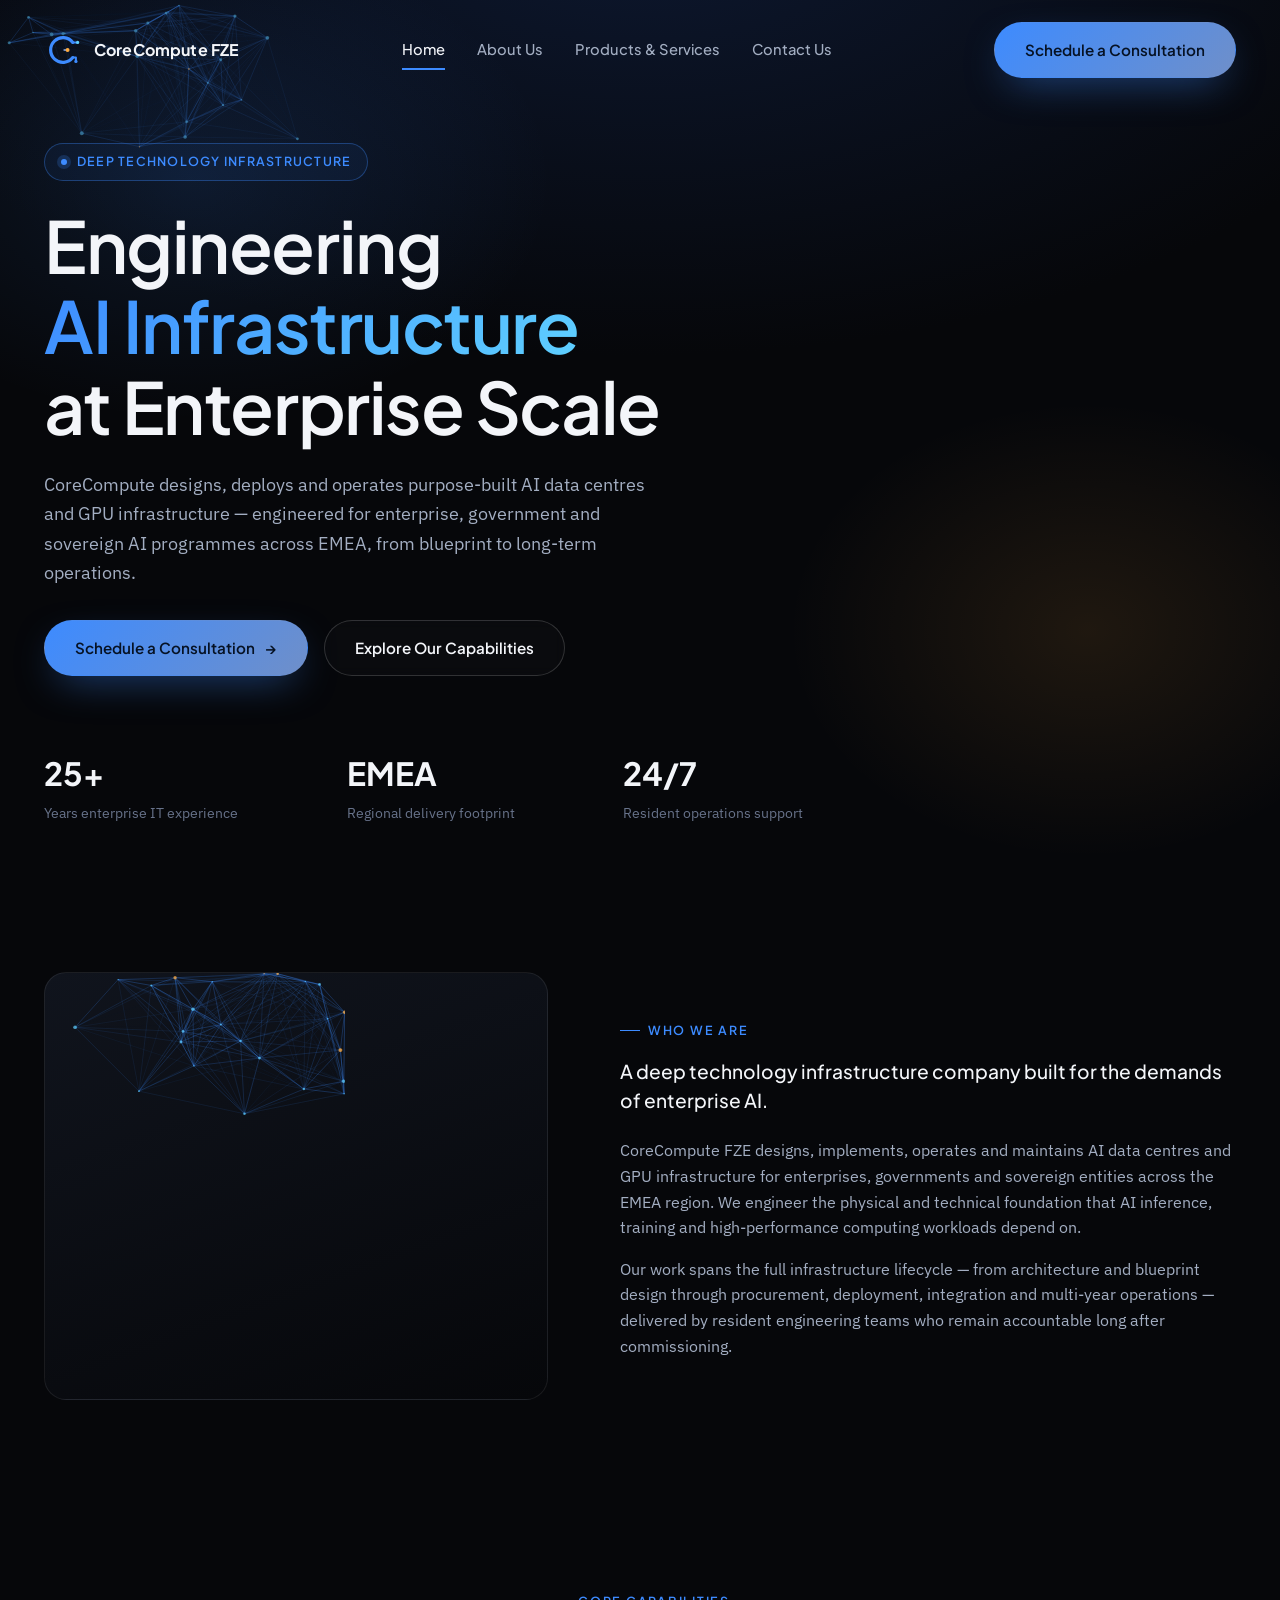
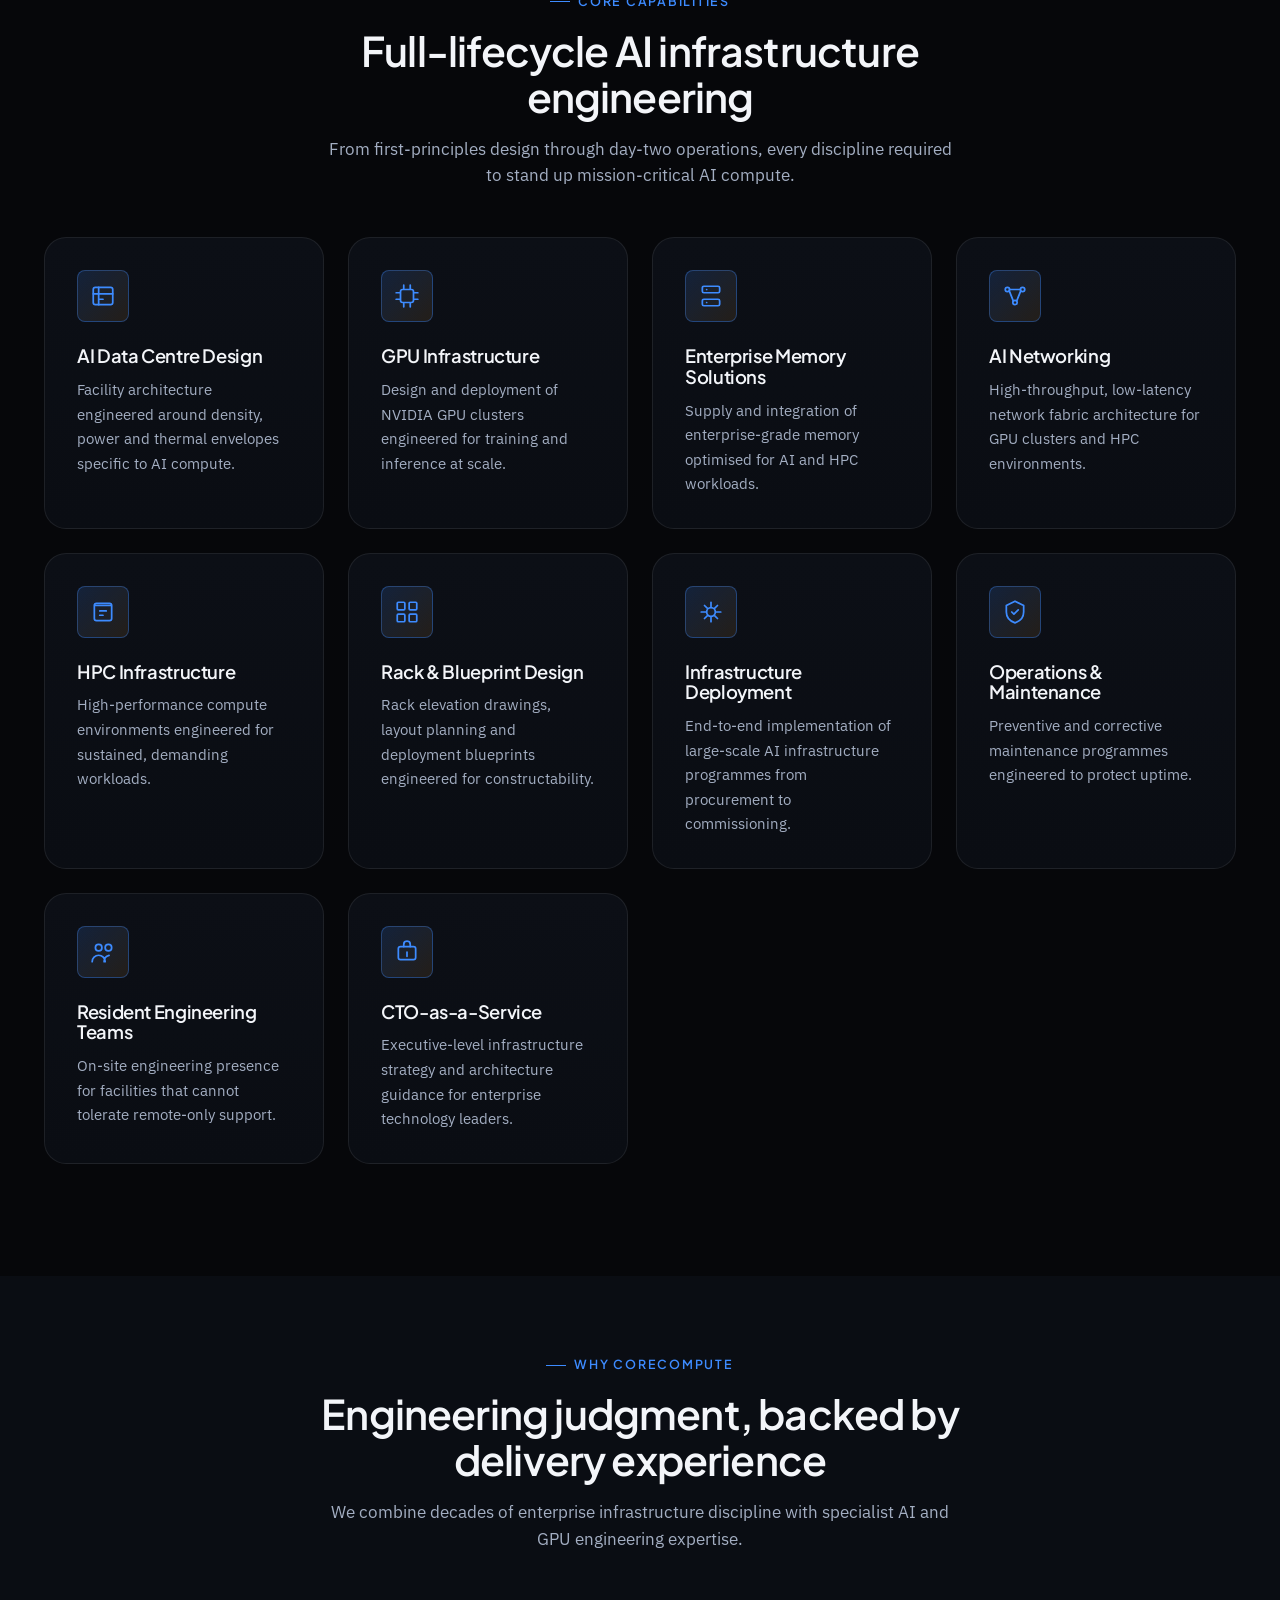
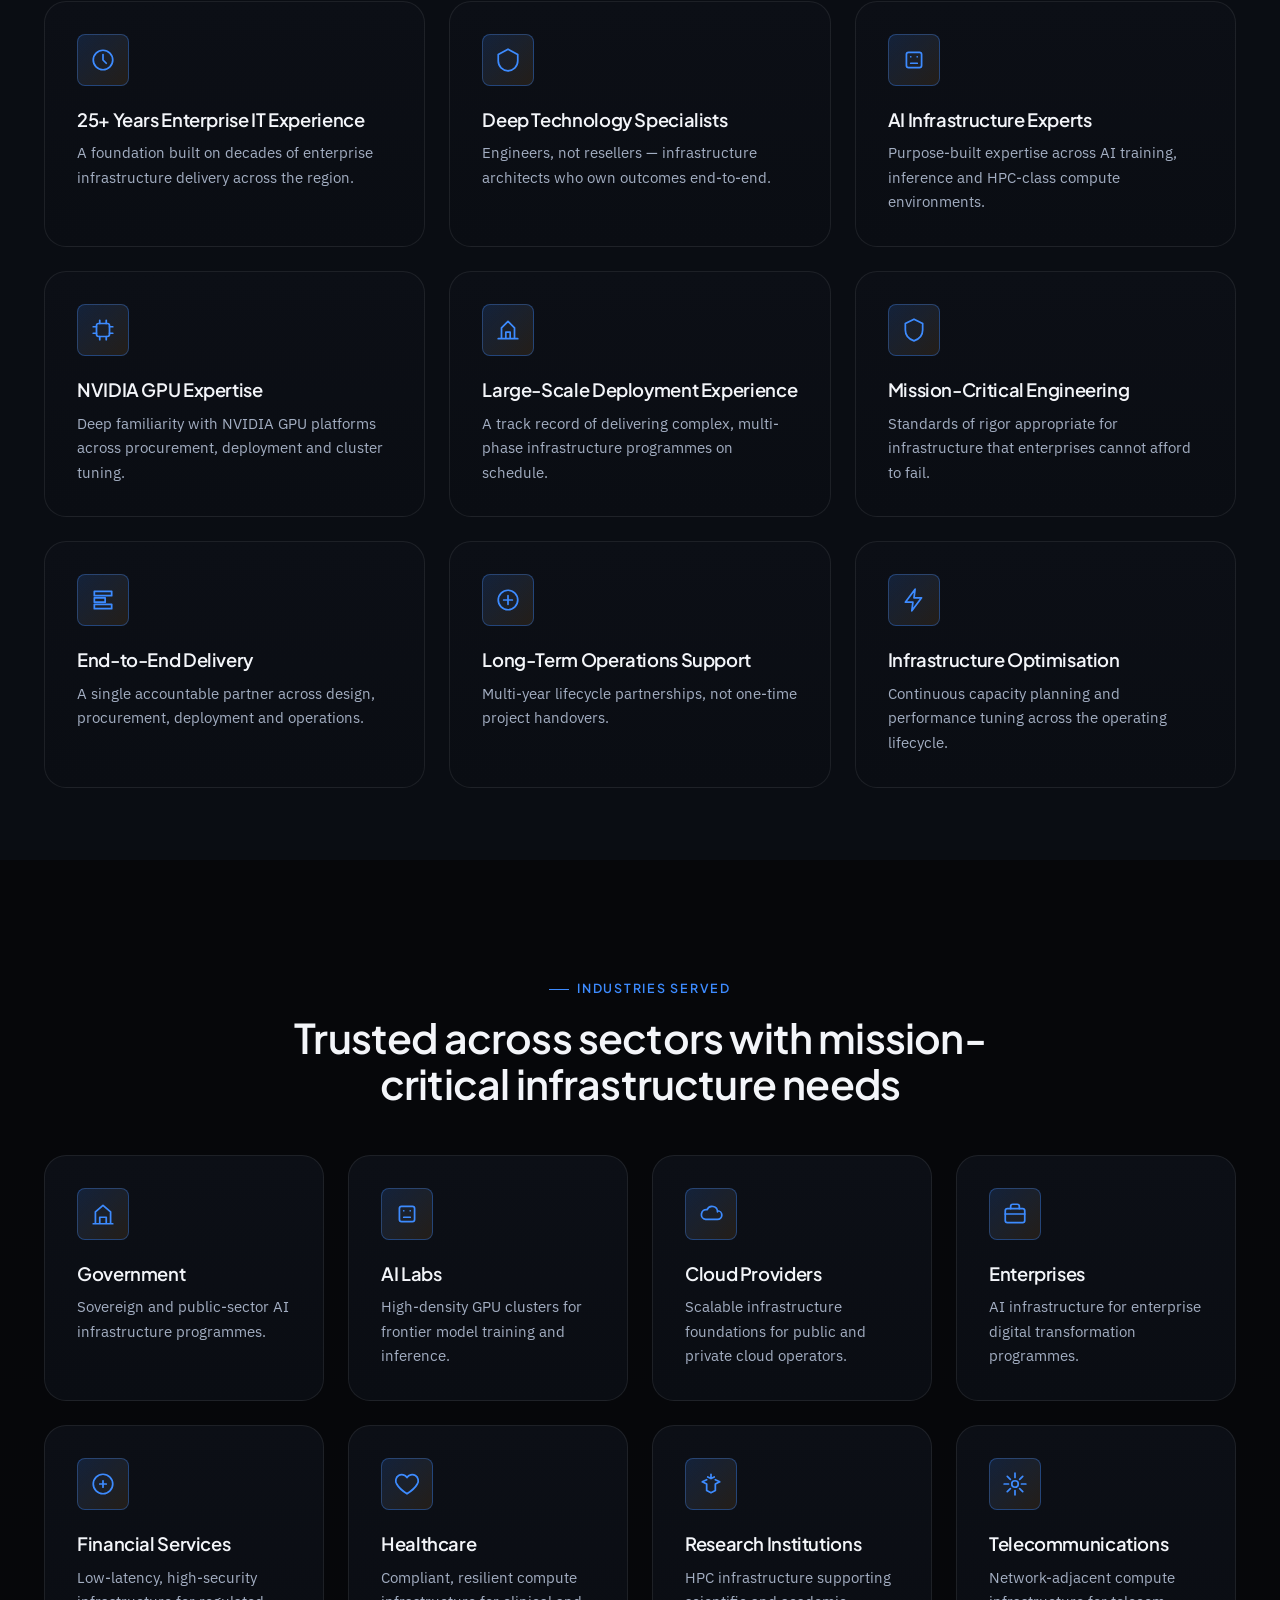
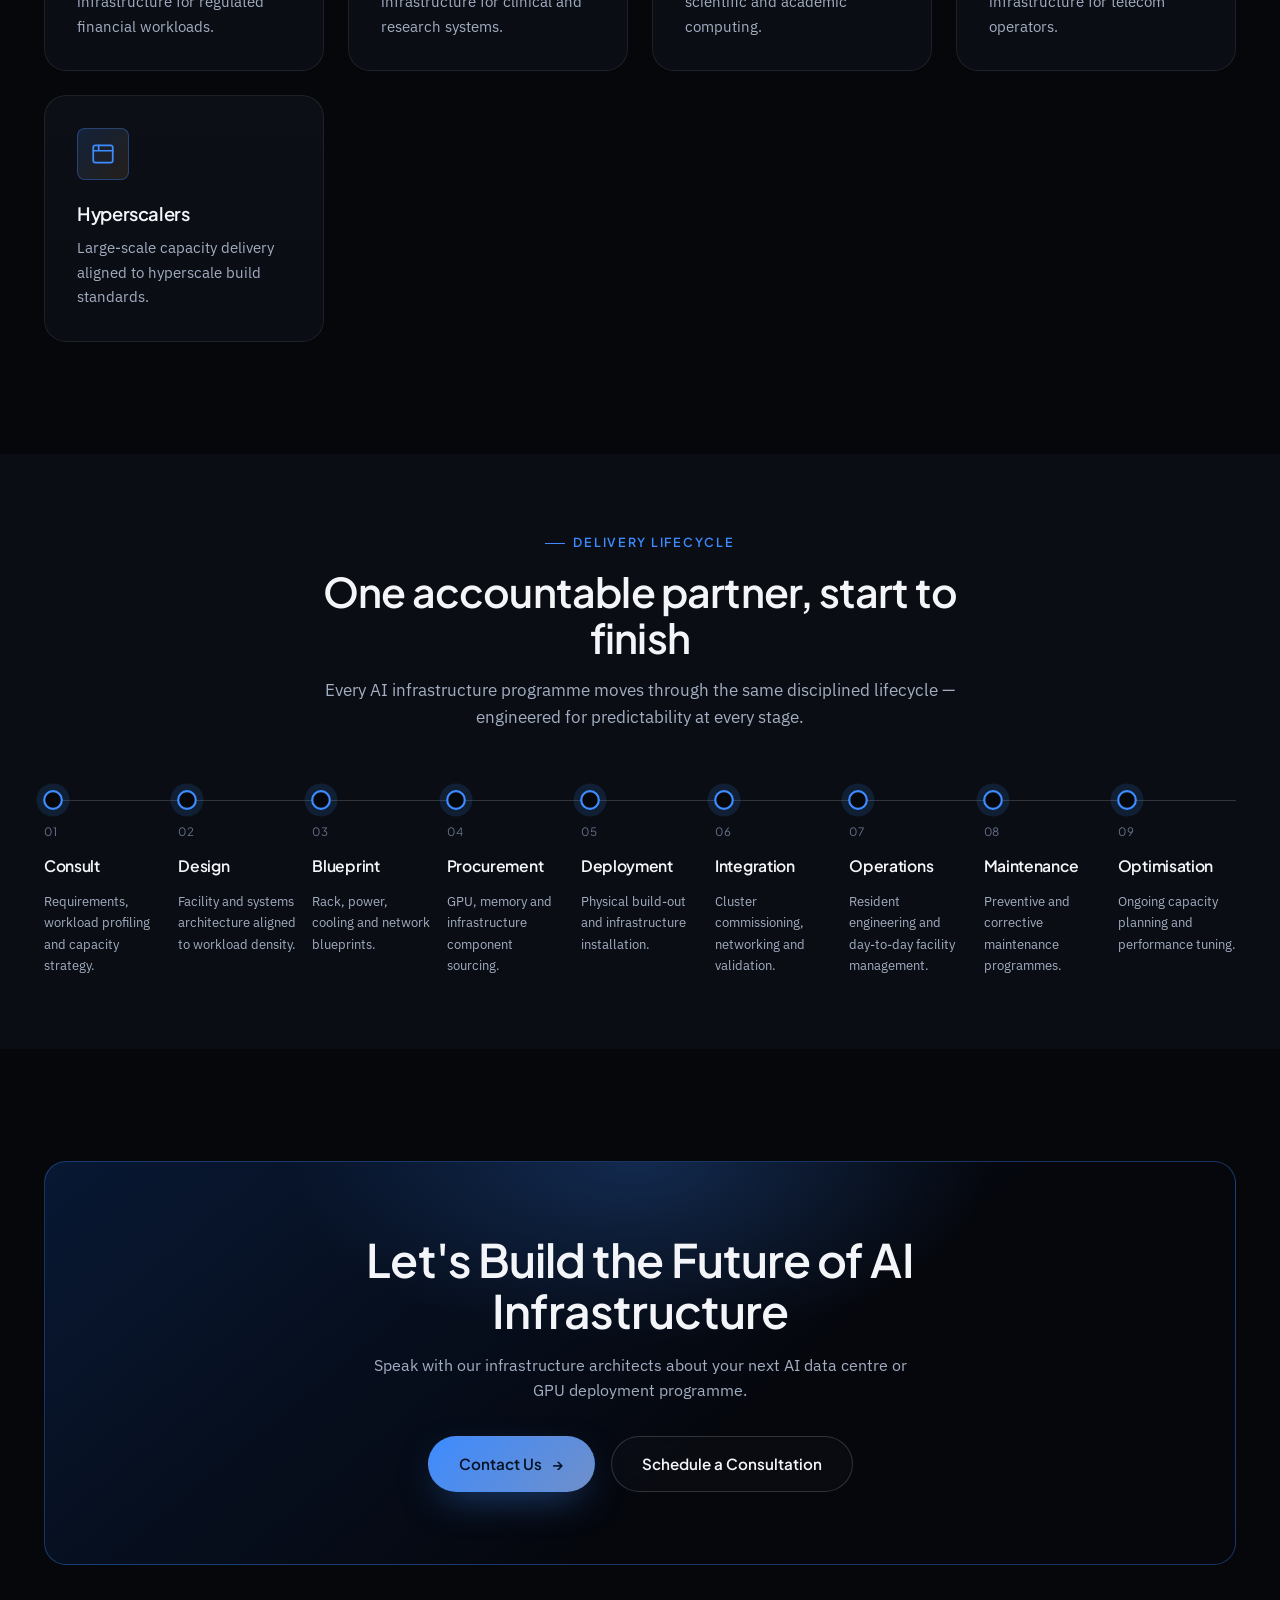
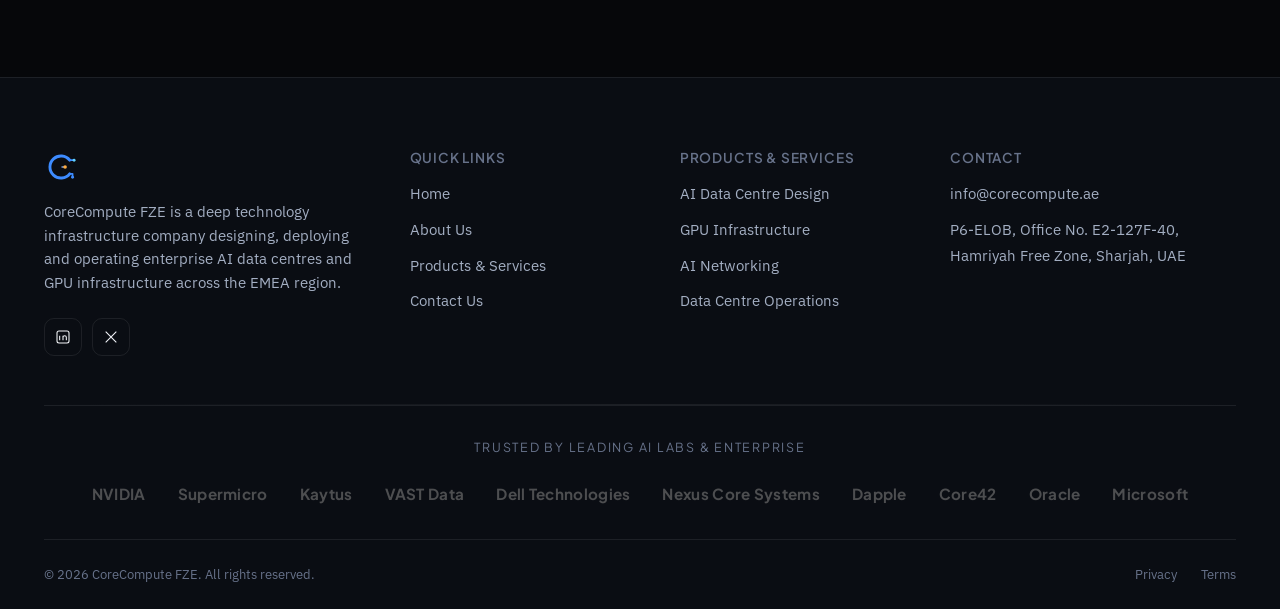
==== index.html @ 62dbbfe9 "CoreCompute FZE enterprise AI infrastructure site Static site: home, about, products & services, con" ====
<!DOCTYPE html>
<html lang="en">
<head>
  <meta charset="UTF-8" />
  <meta name="viewport" content="width=device-width, initial-scale=1.0" />
  <title>CoreCompute FZE | Enterprise AI Data Centre &amp; GPU Infrastructure</title>
  <meta name="description" content="CoreCompute FZE designs, deploys and operates enterprise-scale AI data centres and GPU infrastructure — from blueprint and procurement to lifecycle operations, for governments, hyperscalers and enterprise AI programmes across EMEA." />
  <link rel="icon" type="image/png" href="assets/images/favicon.png" />
  <link rel="canonical" href="https://www.corecompute.example/" />

  <meta property="og:type" content="website" />
  <meta property="og:title" content="CoreCompute FZE | Engineering AI Infrastructure at Scale" />
  <meta property="og:description" content="A deep technology infrastructure company designing, deploying and operating enterprise AI data centres and GPU infrastructure across EMEA." />

  <link rel="preconnect" href="https://fonts.googleapis.com" />
  <link rel="preconnect" href="https://fonts.gstatic.com" crossorigin />
  <link href="https://fonts.googleapis.com/css2?family=Plus+Jakarta+Sans:wght@500;600;700;800&family=IBM+Plex+Sans:wght@400;500;600&display=swap" rel="stylesheet" />
  <link rel="stylesheet" href="assets/css/style.css" />

  <script type="application/ld+json">
  {
    "@context": "https://schema.org",
    "@type": "Organization",
    "name": "CoreCompute FZE",
    "url": "https://www.corecompute.example/",
    "logo": "assets/images/logo-mark.png",
    "description": "Deep technology infrastructure company specializing in AI data centre design, GPU infrastructure and enterprise AI operations.",
    "address": {
      "@type": "PostalAddress",
      "streetAddress": "P6-ELOB, Office No. E2-127F-40, Hamriyah Free Zone",
      "addressLocality": "Sharjah",
      "addressCountry": "AE"
    },
    "email": "info@corecompute.ae"
  }
  </script>
</head>
<body>
  <a class="skip-link" href="#main">Skip to content</a>

  <header class="navbar">
    <div class="container">
      <a href="index.html" class="brand" aria-label="CoreCompute FZE — home">
        <span class="brand-mark" aria-hidden="true">
          <svg viewBox="0 0 40 40" width="38" height="38" role="img" focusable="false">
            <path d="M30.24 12 A13 13 0 1 0 30.24 28" fill="none" stroke="var(--blue-bright)" stroke-width="3.4" stroke-linecap="round"/>
            <path d="M30.24 12 H35.4" fill="none" stroke="var(--blue-bright)" stroke-width="2.1" stroke-linecap="round"/>
            <circle cx="35.4" cy="12" r="1.7" fill="var(--accent-ice)"/>
            <path d="M30.24 28 H33.6 V32" fill="none" stroke="var(--blue-bright)" stroke-width="2.1" stroke-linecap="round" stroke-linejoin="round"/>
            <circle cx="33.6" cy="32" r="1.7" fill="var(--blue-bright)"/>
            <path d="M20.6 20 H24.8" fill="none" stroke="var(--blue-steel)" stroke-width="2"/>
            <circle cx="24.8" cy="20" r="2.1" fill="var(--accent-amber)"/>
          </svg>
        </span>
        <span class="brand-name">CoreCompute FZE</span>
      </a>

      <nav class="nav-links" id="nav-links">
        <a href="index.html" class="is-active">Home</a>
        <a href="about.html">About Us</a>
        <a href="services.html">Products &amp; Services</a>
        <a href="contact.html">Contact Us</a>
        <div class="nav-cta-mobile">
          <a href="contact.html" class="btn btn-primary">Schedule a Consultation</a>
        </div>
      </nav>

      <div class="nav-cta">
        <a href="contact.html" class="btn btn-primary">Schedule a Consultation</a>
      </div>

      <button class="nav-toggle" id="nav-toggle" aria-label="Toggle navigation menu" aria-expanded="false" aria-controls="nav-links">
        <svg viewBox="0 0 24 24" fill="none" stroke="currentColor" stroke-width="1.8" stroke-linecap="round"><path d="M3 6h18M3 12h18M3 18h18"/></svg>
      </button>
    </div>
  </header>

  <main id="main">

    <!-- ============================= HERO ============================= -->
    <section class="hero">
      <canvas class="hero-canvas" data-network-canvas data-density="70" aria-hidden="true"></canvas>
      <div class="hero-glow" aria-hidden="true"></div>
      <div class="container">
        <div class="hero-inner">
          <span class="hero-kicker"><span class="dot"></span> Deep Technology Infrastructure</span>
          <h1>
            Engineering <span class="rotator" data-rotator='["AI Infrastructure", "AI Data Centres", "GPU Clusters", "AI Inference"]'>AI Infrastructure</span><br />
            at Enterprise Scale
          </h1>
          <p class="hero-sub">
            CoreCompute designs, deploys and operates purpose-built AI data centres and GPU infrastructure — engineered for enterprise, government and sovereign AI programmes across EMEA, from blueprint to long-term operations.
          </p>
          <div class="hero-actions">
            <a href="contact.html" class="btn btn-primary">Schedule a Consultation <span class="btn-arrow">&rarr;</span></a>
            <a href="services.html" class="btn btn-secondary">Explore Our Capabilities</a>
          </div>
          <div class="hero-meta">
            <div class="hero-meta-item">
              <div class="num">25+</div>
              <div class="label">Years enterprise IT experience</div>
            </div>
            <div class="hero-meta-item">
              <div class="num">EMEA</div>
              <div class="label">Regional delivery footprint</div>
            </div>
            <div class="hero-meta-item">
              <div class="num">24/7</div>
              <div class="label">Resident operations support</div>
            </div>
          </div>
        </div>
      </div>
    </section>

    <!-- ========================= COMPANY OVERVIEW ========================= -->
    <section class="section section-tight">
      <div class="container">
        <div class="overview">
          <div class="overview-visual" data-reveal>
            <canvas data-network-canvas data-density="40" style="position:absolute; inset:0;" aria-hidden="true"></canvas>
          </div>
          <div class="overview-copy" data-reveal>
            <span class="eyebrow">Who We Are</span>
            <p class="lede">A deep technology infrastructure company built for the demands of enterprise AI.</p>
            <p>CoreCompute FZE designs, implements, operates and maintains AI data centres and GPU infrastructure for enterprises, governments and sovereign entities across the EMEA region. We engineer the physical and technical foundation that AI inference, training and high-performance computing workloads depend on.</p>
            <p>Our work spans the full infrastructure lifecycle — from architecture and blueprint design through procurement, deployment, integration and multi-year operations — delivered by resident engineering teams who remain accountable long after commissioning.</p>
          </div>
        </div>
      </div>
    </section>

    <!-- ========================= CORE CAPABILITIES ========================= -->
    <section class="section" id="capabilities">
      <div class="container">
        <div class="section-header center" data-reveal>
          <span class="eyebrow">Core Capabilities</span>
          <h2>Full-lifecycle AI infrastructure engineering</h2>
          <p>From first-principles design through day-two operations, every discipline required to stand up mission-critical AI compute.</p>
        </div>

        <div class="grid grid-4" data-reveal-group>

          <div class="card">
            <div class="card-icon">
              <svg viewBox="0 0 24 24" fill="none" stroke="currentColor" stroke-width="1.6" stroke-linecap="round" stroke-linejoin="round"><rect x="3" y="4" width="18" height="16" rx="2"/><path d="M3 10h18M8 4v16M8 15h4"/></svg>
            </div>
            <h3>AI Data Centre Design</h3>
            <p>Facility architecture engineered around density, power and thermal envelopes specific to AI compute.</p>
          </div>

          <div class="card">
            <div class="card-icon">
              <svg viewBox="0 0 24 24" fill="none" stroke="currentColor" stroke-width="1.6" stroke-linecap="round" stroke-linejoin="round"><rect x="6" y="6" width="12" height="12" rx="2"/><path d="M9 2v3M15 2v3M9 19v3M15 19v3M2 9h3M2 15h3M19 9h3M19 15h3"/></svg>
            </div>
            <h3>GPU Infrastructure</h3>
            <p>Design and deployment of NVIDIA GPU clusters engineered for training and inference at scale.</p>
          </div>

          <div class="card">
            <div class="card-icon">
              <svg viewBox="0 0 24 24" fill="none" stroke="currentColor" stroke-width="1.6" stroke-linecap="round" stroke-linejoin="round"><rect x="4" y="3" width="16" height="6" rx="1.5"/><rect x="4" y="15" width="16" height="6" rx="1.5"/><circle cx="8" cy="6" r="0.8" fill="currentColor" stroke="none"/><circle cx="8" cy="18" r="0.8" fill="currentColor" stroke="none"/></svg>
            </div>
            <h3>Enterprise Memory Solutions</h3>
            <p>Supply and integration of enterprise-grade memory optimised for AI and HPC workloads.</p>
          </div>

          <div class="card">
            <div class="card-icon">
              <svg viewBox="0 0 24 24" fill="none" stroke="currentColor" stroke-width="1.6" stroke-linecap="round" stroke-linejoin="round"><circle cx="5" cy="6" r="2"/><circle cx="19" cy="6" r="2"/><circle cx="12" cy="18" r="2"/><path d="M6.7 7.3 10.5 16.7M17.3 7.3 13.5 16.7M7 6h10"/></svg>
            </div>
            <h3>AI Networking</h3>
            <p>High-throughput, low-latency network fabric architecture for GPU clusters and HPC environments.</p>
          </div>

          <div class="card">
            <div class="card-icon">
              <svg viewBox="0 0 24 24" fill="none" stroke="currentColor" stroke-width="1.6" stroke-linecap="round" stroke-linejoin="round"><path d="M4 6h16M4 6a2 2 0 0 1 2-2h12a2 2 0 0 1 2 2M4 6v12a2 2 0 0 0 2 2h12a2 2 0 0 0 2-2V6M9 11h6M9 15h3"/></svg>
            </div>
            <h3>HPC Infrastructure</h3>
            <p>High-performance compute environments engineered for sustained, demanding workloads.</p>
          </div>

          <div class="card">
            <div class="card-icon">
              <svg viewBox="0 0 24 24" fill="none" stroke="currentColor" stroke-width="1.6" stroke-linecap="round" stroke-linejoin="round"><rect x="3" y="3" width="7" height="7" rx="1"/><rect x="14" y="3" width="7" height="7" rx="1"/><rect x="3" y="14" width="7" height="7" rx="1"/><rect x="14" y="14" width="7" height="7" rx="1"/></svg>
            </div>
            <h3>Rack &amp; Blueprint Design</h3>
            <p>Rack elevation drawings, layout planning and deployment blueprints engineered for constructability.</p>
          </div>

          <div class="card">
            <div class="card-icon">
              <svg viewBox="0 0 24 24" fill="none" stroke="currentColor" stroke-width="1.6" stroke-linecap="round" stroke-linejoin="round"><path d="M12 3v4M12 17v4M3 12h4M17 12h4M6 6l2.5 2.5M15.5 15.5 18 18M18 6l-2.5 2.5M8.5 15.5 6 18"/><circle cx="12" cy="12" r="4"/></svg>
            </div>
            <h3>Infrastructure Deployment</h3>
            <p>End-to-end implementation of large-scale AI infrastructure programmes from procurement to commissioning.</p>
          </div>

          <div class="card">
            <div class="card-icon">
              <svg viewBox="0 0 24 24" fill="none" stroke="currentColor" stroke-width="1.6" stroke-linecap="round" stroke-linejoin="round"><path d="M12 2 4 6v6c0 5 3.5 8.5 8 10 4.5-1.5 8-5 8-10V6l-8-4Z"/><path d="m9 12 2 2 4-4"/></svg>
            </div>
            <h3>Operations &amp; Maintenance</h3>
            <p>Preventive and corrective maintenance programmes engineered to protect uptime.</p>
          </div>

          <div class="card">
            <div class="card-icon">
              <svg viewBox="0 0 24 24" fill="none" stroke="currentColor" stroke-width="1.6" stroke-linecap="round" stroke-linejoin="round"><circle cx="8" cy="8" r="3"/><circle cx="17" cy="8" r="3"/><path d="M2 21c0-3.3 2.7-6 6-6s6 2.7 6 6M13 21c0-2.8 2-5.2 4.6-5.8"/></svg>
            </div>
            <h3>Resident Engineering Teams</h3>
            <p>On-site engineering presence for facilities that cannot tolerate remote-only support.</p>
          </div>

          <div class="card">
            <div class="card-icon">
              <svg viewBox="0 0 24 24" fill="none" stroke="currentColor" stroke-width="1.6" stroke-linecap="round" stroke-linejoin="round"><rect x="4" y="7" width="16" height="12" rx="2"/><path d="M9 7V5a3 3 0 0 1 6 0v2M12 12v4"/></svg>
            </div>
            <h3>CTO-as-a-Service</h3>
            <p>Executive-level infrastructure strategy and architecture guidance for enterprise technology leaders.</p>
          </div>

        </div>
      </div>
    </section>

    <!-- ========================= WHY CORECOMPUTE ========================= -->
    <section class="section section-tight" style="background: var(--bg-raised);">
      <div class="container">
        <div class="section-header center" data-reveal>
          <span class="eyebrow">Why CoreCompute</span>
          <h2>Engineering judgment, backed by delivery experience</h2>
          <p>We combine decades of enterprise infrastructure discipline with specialist AI and GPU engineering expertise.</p>
        </div>

        <div class="grid grid-3" data-reveal-group>
          <div class="card">
            <div class="card-icon"><svg viewBox="0 0 24 24" fill="none" stroke="currentColor" stroke-width="1.6" stroke-linecap="round" stroke-linejoin="round"><circle cx="12" cy="12" r="9"/><path d="M12 7v5l3 3"/></svg></div>
            <h3>25+ Years Enterprise IT Experience</h3>
            <p>A foundation built on decades of enterprise infrastructure delivery across the region.</p>
          </div>
          <div class="card">
            <div class="card-icon"><svg viewBox="0 0 24 24" fill="none" stroke="currentColor" stroke-width="1.6" stroke-linecap="round" stroke-linejoin="round"><path d="M12 2 3 7v6c0 5 4 8.5 9 9 5-.5 9-4 9-9V7l-9-5Z"/></svg></div>
            <h3>Deep Technology Specialists</h3>
            <p>Engineers, not resellers — infrastructure architects who own outcomes end-to-end.</p>
          </div>
          <div class="card">
            <div class="card-icon"><svg viewBox="0 0 24 24" fill="none" stroke="currentColor" stroke-width="1.6" stroke-linecap="round" stroke-linejoin="round"><rect x="5" y="5" width="14" height="14" rx="2"/><path d="M9 9h.01M15 9h.01M9 15h6"/></svg></div>
            <h3>AI Infrastructure Experts</h3>
            <p>Purpose-built expertise across AI training, inference and HPC-class compute environments.</p>
          </div>
          <div class="card">
            <div class="card-icon"><svg viewBox="0 0 24 24" fill="none" stroke="currentColor" stroke-width="1.6" stroke-linecap="round" stroke-linejoin="round"><rect x="6" y="6" width="12" height="12" rx="2"/><path d="M9 3v3M15 3v3M9 18v3M15 18v3M3 9h3M3 15h3M18 9h3M18 15h3"/></svg></div>
            <h3>NVIDIA GPU Expertise</h3>
            <p>Deep familiarity with NVIDIA GPU platforms across procurement, deployment and cluster tuning.</p>
          </div>
          <div class="card">
            <div class="card-icon"><svg viewBox="0 0 24 24" fill="none" stroke="currentColor" stroke-width="1.6" stroke-linecap="round" stroke-linejoin="round"><path d="M3 20h18M6 20V10l6-6 6 6v10M10 20v-6h4v6"/></svg></div>
            <h3>Large-Scale Deployment Experience</h3>
            <p>A track record of delivering complex, multi-phase infrastructure programmes on schedule.</p>
          </div>
          <div class="card">
            <div class="card-icon"><svg viewBox="0 0 24 24" fill="none" stroke="currentColor" stroke-width="1.6" stroke-linecap="round" stroke-linejoin="round"><path d="M12 2 4 6v6c0 5 3.5 8.5 8 10 4.5-1.5 8-5 8-10V6l-8-4Z"/></svg></div>
            <h3>Mission-Critical Engineering</h3>
            <p>Standards of rigor appropriate for infrastructure that enterprises cannot afford to fail.</p>
          </div>
          <div class="card">
            <div class="card-icon"><svg viewBox="0 0 24 24" fill="none" stroke="currentColor" stroke-width="1.6" stroke-linecap="round" stroke-linejoin="round"><path d="M4 4h16v4H4zM4 10h10v4H4zM4 16h16v4H4z"/></svg></div>
            <h3>End-to-End Delivery</h3>
            <p>A single accountable partner across design, procurement, deployment and operations.</p>
          </div>
          <div class="card">
            <div class="card-icon"><svg viewBox="0 0 24 24" fill="none" stroke="currentColor" stroke-width="1.6" stroke-linecap="round" stroke-linejoin="round"><circle cx="12" cy="12" r="9"/><path d="M8 12h8M12 8v8"/></svg></div>
            <h3>Long-Term Operations Support</h3>
            <p>Multi-year lifecycle partnerships, not one-time project handovers.</p>
          </div>
          <div class="card">
            <div class="card-icon"><svg viewBox="0 0 24 24" fill="none" stroke="currentColor" stroke-width="1.6" stroke-linecap="round" stroke-linejoin="round"><path d="M13 2 4 14h7l-1 8 9-12h-7l1-8Z"/></svg></div>
            <h3>Infrastructure Optimisation</h3>
            <p>Continuous capacity planning and performance tuning across the operating lifecycle.</p>
          </div>
        </div>
      </div>
    </section>

    <!-- ========================= INDUSTRIES SERVED ========================= -->
    <section class="section">
      <div class="container">
        <div class="section-header center" data-reveal>
          <span class="eyebrow">Industries Served</span>
          <h2>Trusted across sectors with mission-critical infrastructure needs</h2>
        </div>

        <div class="grid grid-4" data-reveal-group>
          <div class="card">
            <div class="card-icon"><svg viewBox="0 0 24 24" fill="none" stroke="currentColor" stroke-width="1.6" stroke-linecap="round" stroke-linejoin="round"><path d="M3 21h18M5 21V10l7-6 7 6v11M9 21v-6h6v6"/></svg></div>
            <h3>Government</h3>
            <p>Sovereign and public-sector AI infrastructure programmes.</p>
          </div>
          <div class="card">
            <div class="card-icon"><svg viewBox="0 0 24 24" fill="none" stroke="currentColor" stroke-width="1.6" stroke-linecap="round" stroke-linejoin="round"><rect x="5" y="5" width="14" height="14" rx="2"/><path d="M9 9h.01M15 9h.01M9 15h6"/></svg></div>
            <h3>AI Labs</h3>
            <p>High-density GPU clusters for frontier model training and inference.</p>
          </div>
          <div class="card">
            <div class="card-icon"><svg viewBox="0 0 24 24" fill="none" stroke="currentColor" stroke-width="1.6" stroke-linecap="round" stroke-linejoin="round"><path d="M18 10a5 5 0 0 0-9.6-2A4.5 4.5 0 0 0 7 17h11a4 4 0 0 0 0-8 5 5 0 0 0 0 1Z"/></svg></div>
            <h3>Cloud Providers</h3>
            <p>Scalable infrastructure foundations for public and private cloud operators.</p>
          </div>
          <div class="card">
            <div class="card-icon"><svg viewBox="0 0 24 24" fill="none" stroke="currentColor" stroke-width="1.6" stroke-linecap="round" stroke-linejoin="round"><rect x="3" y="7" width="18" height="13" rx="2"/><path d="M8 7V5a2 2 0 0 1 2-2h4a2 2 0 0 1 2 2v2M3 12h18"/></svg></div>
            <h3>Enterprises</h3>
            <p>AI infrastructure for enterprise digital transformation programmes.</p>
          </div>
          <div class="card">
            <div class="card-icon"><svg viewBox="0 0 24 24" fill="none" stroke="currentColor" stroke-width="1.6" stroke-linecap="round" stroke-linejoin="round"><circle cx="12" cy="12" r="9"/><path d="M9 12h6M12 9v6"/></svg></div>
            <h3>Financial Services</h3>
            <p>Low-latency, high-security infrastructure for regulated financial workloads.</p>
          </div>
          <div class="card">
            <div class="card-icon"><svg viewBox="0 0 24 24" fill="none" stroke="currentColor" stroke-width="1.6" stroke-linecap="round" stroke-linejoin="round"><path d="M12 21s-7-4.35-9.5-9A5.5 5.5 0 0 1 12 6a5.5 5.5 0 0 1 9.5 6c-2.5 4.65-9.5 9-9.5 9Z"/></svg></div>
            <h3>Healthcare</h3>
            <p>Compliant, resilient compute infrastructure for clinical and research systems.</p>
          </div>
          <div class="card">
            <div class="card-icon"><svg viewBox="0 0 24 24" fill="none" stroke="currentColor" stroke-width="1.6" stroke-linecap="round" stroke-linejoin="round"><path d="M12 3v4M9 5.5 12 7l3-1.5M4 10l4 2M4 10l4-2M20 10l-4 2M20 10l-4-2M8 12v6l4 2 4-2v-6"/></svg></div>
            <h3>Research Institutions</h3>
            <p>HPC infrastructure supporting scientific and academic computing.</p>
          </div>
          <div class="card">
            <div class="card-icon"><svg viewBox="0 0 24 24" fill="none" stroke="currentColor" stroke-width="1.6" stroke-linecap="round" stroke-linejoin="round"><path d="M12 2v4M12 18v4M4.9 4.9l2.8 2.8M16.3 16.3l2.8 2.8M2 12h4M18 12h4M4.9 19.1l2.8-2.8M16.3 7.7l2.8-2.8"/><circle cx="12" cy="12" r="3"/></svg></div>
            <h3>Telecommunications</h3>
            <p>Network-adjacent compute infrastructure for telecom operators.</p>
          </div>
          <div class="card">
            <div class="card-icon"><svg viewBox="0 0 24 24" fill="none" stroke="currentColor" stroke-width="1.6" stroke-linecap="round" stroke-linejoin="round"><rect x="3" y="4" width="18" height="16" rx="2"/><path d="M3 9h18M8 4v5"/></svg></div>
            <h3>Hyperscalers</h3>
            <p>Large-scale capacity delivery aligned to hyperscale build standards.</p>
          </div>
        </div>
      </div>
    </section>

    <!-- ========================= DELIVERY PROCESS ========================= -->
    <section class="section section-tight" style="background: var(--bg-raised);">
      <div class="container">
        <div class="section-header center" data-reveal>
          <span class="eyebrow">Delivery Lifecycle</span>
          <h2>One accountable partner, start to finish</h2>
          <p>Every AI infrastructure programme moves through the same disciplined lifecycle — engineered for predictability at every stage.</p>
        </div>

        <div class="timeline">
          <div class="timeline-step"><span class="step-index">01</span><h4>Consult</h4><p>Requirements, workload profiling and capacity strategy.</p></div>
          <div class="timeline-step"><span class="step-index">02</span><h4>Design</h4><p>Facility and systems architecture aligned to workload density.</p></div>
          <div class="timeline-step"><span class="step-index">03</span><h4>Blueprint</h4><p>Rack, power, cooling and network blueprints.</p></div>
          <div class="timeline-step"><span class="step-index">04</span><h4>Procurement</h4><p>GPU, memory and infrastructure component sourcing.</p></div>
          <div class="timeline-step"><span class="step-index">05</span><h4>Deployment</h4><p>Physical build-out and infrastructure installation.</p></div>
          <div class="timeline-step"><span class="step-index">06</span><h4>Integration</h4><p>Cluster commissioning, networking and validation.</p></div>
          <div class="timeline-step"><span class="step-index">07</span><h4>Operations</h4><p>Resident engineering and day-to-day facility management.</p></div>
          <div class="timeline-step"><span class="step-index">08</span><h4>Maintenance</h4><p>Preventive and corrective maintenance programmes.</p></div>
          <div class="timeline-step"><span class="step-index">09</span><h4>Optimisation</h4><p>Ongoing capacity planning and performance tuning.</p></div>
        </div>
      </div>
    </section>

    <!-- ========================= FINAL CTA ========================= -->
    <section class="section">
      <div class="container">
        <div class="cta-band" data-reveal>
          <div class="cta-band-glow" aria-hidden="true"></div>
          <h2>Let's Build the Future of AI Infrastructure</h2>
          <p>Speak with our infrastructure architects about your next AI data centre or GPU deployment programme.</p>
          <div class="hero-actions">
            <a href="contact.html" class="btn btn-primary">Contact Us <span class="btn-arrow">&rarr;</span></a>
            <a href="contact.html" class="btn btn-secondary">Schedule a Consultation</a>
          </div>
        </div>
      </div>
    </section>

  </main>

  <footer class="footer">
    <div class="container">
      <div class="footer-grid">
        <div class="footer-brand">
          <span class="brand-mark" aria-hidden="true">
          <svg viewBox="0 0 40 40" width="38" height="38" role="img" focusable="false">
            <path d="M30.24 12 A13 13 0 1 0 30.24 28" fill="none" stroke="var(--blue-bright)" stroke-width="3.4" stroke-linecap="round"/>
            <path d="M30.24 12 H35.4" fill="none" stroke="var(--blue-bright)" stroke-width="2.1" stroke-linecap="round"/>
            <circle cx="35.4" cy="12" r="1.7" fill="var(--accent-ice)"/>
            <path d="M30.24 28 H33.6 V32" fill="none" stroke="var(--blue-bright)" stroke-width="2.1" stroke-linecap="round" stroke-linejoin="round"/>
            <circle cx="33.6" cy="32" r="1.7" fill="var(--blue-bright)"/>
            <path d="M20.6 20 H24.8" fill="none" stroke="var(--blue-steel)" stroke-width="2"/>
            <circle cx="24.8" cy="20" r="2.1" fill="var(--accent-amber)"/>
          </svg>
        </span>
          <p>CoreCompute FZE is a deep technology infrastructure company designing, deploying and operating enterprise AI data centres and GPU infrastructure across the EMEA region.</p>
          <div class="footer-social">
            <a href="#" aria-label="LinkedIn"><svg viewBox="0 0 24 24" fill="none" stroke="currentColor" stroke-width="1.6"><rect x="3" y="3" width="18" height="18" rx="3"/><path d="M7 10v7M7 7v.01M12 17v-4.5a2.5 2.5 0 0 1 5 0V17M12 10v7"/></svg></a>
            <a href="#" aria-label="X / Twitter"><svg viewBox="0 0 24 24" fill="none" stroke="currentColor" stroke-width="1.6"><path d="m4 4 16 16M20 4 4 20"/></svg></a>
          </div>
        </div>
        <div class="footer-col">
          <h5>Quick Links</h5>
          <ul>
            <li><a href="index.html">Home</a></li>
            <li><a href="about.html">About Us</a></li>
            <li><a href="services.html">Products &amp; Services</a></li>
            <li><a href="contact.html">Contact Us</a></li>
          </ul>
        </div>
        <div class="footer-col">
          <h5>Products &amp; Services</h5>
          <ul>
            <li><a href="services.html#data-centre-design">AI Data Centre Design</a></li>
            <li><a href="services.html#gpu-infrastructure">GPU Infrastructure</a></li>
            <li><a href="services.html#ai-networking">AI Networking</a></li>
            <li><a href="services.html#operations">Data Centre Operations</a></li>
          </ul>
        </div>
        <div class="footer-col">
          <h5>Contact</h5>
          <ul>
            <li><a href="mailto:info@corecompute.ae">info@corecompute.ae</a></li>
            <li><a href="contact.html">P6-ELOB, Office No. E2-127F-40,<br />Hamriyah Free Zone, Sharjah, UAE</a></li>
          </ul>
        </div>
      </div>

      <div class="divider"></div>

      <div class="trusted-strip">
        <div class="trusted-label">Trusted by Leading AI Labs &amp; Enterprise</div>
        <div class="logo-marquee">
          <span class="partner">NVIDIA</span>
          <span class="partner">Supermicro</span>
          <span class="partner">Kaytus</span>
          <span class="partner">VAST Data</span>
          <span class="partner">Dell Technologies</span>
          <span class="partner">Nexus Core Systems</span>
          <span class="partner">Dapple</span>
          <span class="partner">Core42</span>
          <span class="partner">Oracle</span>
          <span class="partner">Microsoft</span>
        </div>
      </div>

      <div class="footer-bottom">
        <span>&copy; <span data-year></span> CoreCompute FZE. All rights reserved.</span>
        <div class="footer-bottom-links">
          <a href="contact.html">Privacy</a>
          <a href="contact.html">Terms</a>
        </div>
      </div>
    </div>
  </footer>

  <script src="assets/js/main.js"></script>
</body>
</html>
---- assets/css/style.css ----
/* ==========================================================================
   CoreCompute FZE — Design System
   ========================================================================== */

:root {
  /* Brand colours — black, electric blue, amber complementary accent */
  --blue-deep: #0f2c5c;
  --blue-deep-2: #081833;
  --blue-steel: #6f8fc9;
  --blue-bright: #3d8bff;
  --accent-ice: #5fd0ff;
  --accent-amber: #ffab40;

  /* Surfaces */
  --bg-base: #06070a;
  --bg-raised: #0a0d13;
  --bg-raised-2: #10141d;
  --bg-card: #0c0f16;
  --bg-glass: rgba(14, 17, 24, 0.55);

  /* Borders */
  --border-subtle: rgba(255, 255, 255, 0.08);
  --border-strong: rgba(255, 255, 255, 0.16);
  --border-accent: rgba(61, 139, 255, 0.35);

  /* Text */
  --text-primary: #f3f5f9;
  --text-secondary: #a3aec2;
  --text-tertiary: #67728a;
  --text-on-accent: #061224;

  /* Typography */
  --font-display: "Plus Jakarta Sans", "Inter", sans-serif;
  --font-body: "IBM Plex Sans", "Inter", sans-serif;

  /* Spacing scale */
  --space-1: 0.5rem;
  --space-2: 1rem;
  --space-3: 1.5rem;
  --space-4: 2rem;
  --space-5: 3rem;
  --space-6: 4.5rem;
  --space-7: 7rem;

  /* Radii & shadows */
  --radius-sm: 8px;
  --radius-md: 14px;
  --radius-lg: 22px;
  --radius-pill: 999px;
  --shadow-soft: 0 20px 60px -30px rgba(0, 0, 0, 0.7);
  --shadow-glow: 0 0 0 1px var(--border-accent), 0 20px 50px -20px rgba(61, 139, 255, 0.25);

  --ease-premium: cubic-bezier(0.16, 1, 0.3, 1);
  --container-w: 1240px;
}

/* --------------------------------- Reset -------------------------------- */

*,
*::before,
*::after {
  box-sizing: border-box;
}

html {
  scroll-behavior: smooth;
}

body {
  margin: 0;
  background: var(--bg-base);
  color: var(--text-primary);
  font-family: var(--font-body);
  font-size: 16px;
  line-height: 1.6;
  -webkit-font-smoothing: antialiased;
  overflow-x: hidden;
}

@media (prefers-reduced-motion: reduce) {
  html {
    scroll-behavior: auto;
  }
  *,
  *::before,
  *::after {
    animation-duration: 0.001ms !important;
    animation-iteration-count: 1 !important;
    transition-duration: 0.001ms !important;
    scroll-behavior: auto !important;
  }
}

img {
  max-width: 100%;
  display: block;
}

a {
  color: inherit;
  text-decoration: none;
}

ul {
  margin: 0;
  padding: 0;
  list-style: none;
}

h1, h2, h3, h4, h5 {
  font-family: var(--font-display);
  font-weight: 600;
  line-height: 1.12;
  letter-spacing: -0.02em;
  margin: 0;
  color: var(--text-primary);
}

p {
  margin: 0;
}

button {
  font-family: inherit;
}

/* Visible focus for keyboard users */
a:focus-visible,
button:focus-visible,
input:focus-visible,
textarea:focus-visible,
select:focus-visible {
  outline: 2px solid var(--blue-bright);
  outline-offset: 3px;
  border-radius: 4px;
}

.skip-link {
  position: absolute;
  left: -9999px;
  top: 0;
  background: var(--blue-bright);
  color: var(--text-on-accent);
  padding: 12px 20px;
  z-index: 1000;
  border-radius: 0 0 8px 0;
  font-weight: 600;
}

.skip-link:focus {
  left: 0;
}

/* -------------------------------- Layout -------------------------------- */

.container {
  width: 100%;
  max-width: var(--container-w);
  margin-inline: auto;
  padding-inline: var(--space-3);
}

.section {
  padding-block: var(--space-7);
  position: relative;
}

.section-tight {
  padding-block: var(--space-6);
}

.section-header {
  max-width: 720px;
  margin-bottom: var(--space-5);
}

.section-header.center {
  margin-inline: auto;
  text-align: center;
}

.eyebrow {
  display: inline-flex;
  align-items: center;
  gap: 8px;
  font-family: var(--font-display);
  font-size: 0.78rem;
  font-weight: 600;
  letter-spacing: 0.14em;
  text-transform: uppercase;
  color: var(--blue-bright);
  margin-bottom: var(--space-2);
}

.eyebrow::before {
  content: "";
  width: 20px;
  height: 1px;
  background: var(--blue-bright);
}

.section-header h2 {
  font-size: clamp(1.9rem, 3.2vw, 2.75rem);
  margin-bottom: var(--space-2);
}

.section-header p {
  color: var(--text-secondary);
  font-size: 1.05rem;
  max-width: 640px;
  margin-inline: auto;
}

.divider {
  height: 1px;
  width: 100%;
  background: linear-gradient(90deg, transparent, var(--border-subtle), transparent);
  border: none;
}

/* -------------------------------- Buttons -------------------------------- */

.btn {
  display: inline-flex;
  align-items: center;
  justify-content: center;
  gap: 10px;
  font-family: var(--font-display);
  font-weight: 600;
  font-size: 0.95rem;
  padding: 15px 30px;
  border-radius: var(--radius-pill);
  border: 1px solid transparent;
  cursor: pointer;
  transition: transform 0.35s var(--ease-premium), box-shadow 0.35s var(--ease-premium), background 0.35s var(--ease-premium), border-color 0.35s var(--ease-premium);
  white-space: nowrap;
}

.btn-primary {
  background: linear-gradient(135deg, var(--blue-bright), var(--blue-steel));
  color: var(--text-on-accent);
  box-shadow: 0 14px 40px -14px rgba(61, 139, 255, 0.55);
}

.btn-primary:hover {
  transform: translateY(-2px);
  box-shadow: 0 20px 50px -14px rgba(61, 139, 255, 0.7);
}

.btn-secondary {
  background: rgba(255, 255, 255, 0.02);
  color: var(--text-primary);
  border-color: var(--border-strong);
  backdrop-filter: blur(6px);
}

.btn-secondary:hover {
  border-color: var(--blue-bright);
  color: var(--blue-bright);
  transform: translateY(-2px);
}

.btn-arrow {
  transition: transform 0.3s var(--ease-premium);
}

.btn:hover .btn-arrow {
  transform: translateX(4px);
}

.btn-block {
  width: 100%;
}

/* -------------------------------- Navbar -------------------------------- */

.navbar {
  position: fixed;
  top: 0;
  left: 0;
  right: 0;
  z-index: 500;
  padding-block: 22px;
  transition: padding 0.4s var(--ease-premium), background 0.4s var(--ease-premium), border-color 0.4s var(--ease-premium), box-shadow 0.4s var(--ease-premium);
  border-bottom: 1px solid transparent;
}

.navbar.is-scrolled {
  padding-block: 14px;
  background: rgba(6, 7, 10, 0.82);
  backdrop-filter: blur(14px) saturate(140%);
  border-bottom: 1px solid var(--border-subtle);
  box-shadow: 0 10px 40px -20px rgba(0, 0, 0, 0.6);
}

.navbar .container {
  display: flex;
  align-items: center;
  justify-content: space-between;
  gap: var(--space-3);
}

.brand {
  display: flex;
  align-items: center;
  gap: 12px;
}

.brand-mark {
  display: flex;
  align-items: center;
  justify-content: center;
  width: 38px;
  height: 38px;
  flex-shrink: 0;
}

.brand-mark svg {
  width: 100%;
  height: 100%;
  display: block;
}

.footer-brand .brand-mark {
  width: 34px;
  height: 34px;
  margin-bottom: 4px;
}

.brand-name {
  font-family: var(--font-display);
  font-weight: 700;
  font-size: 1rem;
  letter-spacing: 0.01em;
  color: var(--text-primary);
  display: inline-block;
}

.nav-links {
  display: flex;
  align-items: center;
  gap: var(--space-4);
}

.nav-links a {
  font-family: var(--font-display);
  font-size: 0.92rem;
  font-weight: 500;
  color: var(--text-secondary);
  position: relative;
  padding-block: 4px;
  transition: color 0.25s ease;
}

.nav-links a::after {
  content: "";
  position: absolute;
  left: 0;
  right: 0;
  bottom: -4px;
  height: 2px;
  background: var(--blue-bright);
  transform: scaleX(0);
  transform-origin: left;
  transition: transform 0.35s var(--ease-premium);
}

.nav-links a:hover,
.nav-links a.is-active {
  color: var(--text-primary);
}

.nav-links a:hover::after,
.nav-links a.is-active::after {
  transform: scaleX(1);
}

.nav-cta-mobile {
  display: none;
}

.nav-cta {
  display: flex;
  align-items: center;
  gap: var(--space-2);
}

.nav-toggle {
  display: none;
  background: none;
  border: 1px solid var(--border-strong);
  border-radius: 10px;
  width: 44px;
  height: 44px;
  align-items: center;
  justify-content: center;
  cursor: pointer;
  color: var(--text-primary);
}

.nav-toggle svg {
  width: 20px;
  height: 20px;
}

@media (max-width: 960px) {
  .nav-links {
    position: fixed;
    inset: 0;
    top: 0;
    background: rgba(6, 7, 10, 0.97);
    backdrop-filter: blur(20px);
    flex-direction: column;
    justify-content: center;
    align-items: center;
    gap: var(--space-4);
    transform: translateY(-100%);
    opacity: 0;
    transition: transform 0.5s var(--ease-premium), opacity 0.4s ease;
    pointer-events: none;
  }

  .nav-links.is-open {
    transform: translateY(0);
    opacity: 1;
    pointer-events: auto;
  }

  .nav-links a {
    font-size: 1.4rem;
  }

  .nav-cta {
    display: none;
  }

  .nav-links .nav-cta-mobile {
    display: flex;
    margin-top: var(--space-3);
  }

  .nav-toggle {
    display: inline-flex;
  }
}

/* --------------------------------- Hero ---------------------------------- */

.hero {
  position: relative;
  min-height: 100vh;
  display: flex;
  align-items: center;
  padding-top: 140px;
  padding-bottom: var(--space-6);
  overflow: hidden;
  background: radial-gradient(120% 90% at 50% -10%, #0d1830 0%, #06070a 55%), var(--bg-base);
}

.hero-canvas {
  position: absolute;
  inset: 0;
  z-index: 0;
  opacity: 0.65;
}

.hero-glow {
  position: absolute;
  inset: 0;
  z-index: 1;
  pointer-events: none;
  background:
    radial-gradient(600px 400px at 15% 20%, rgba(61, 139, 255, 0.12), transparent 60%),
    radial-gradient(500px 380px at 85% 70%, rgba(255, 171, 64, 0.1), transparent 60%);
}

.hero .container {
  position: relative;
  z-index: 2;
}

.hero-inner {
  max-width: 820px;
}

.hero-kicker {
  display: inline-flex;
  align-items: center;
  gap: 10px;
  padding: 8px 16px;
  border: 1px solid var(--border-accent);
  border-radius: var(--radius-pill);
  background: rgba(61, 139, 255, 0.06);
  font-family: var(--font-display);
  font-size: 0.78rem;
  font-weight: 600;
  letter-spacing: 0.1em;
  text-transform: uppercase;
  color: var(--blue-bright);
  margin-bottom: var(--space-3);
}

.hero-kicker .dot {
  width: 6px;
  height: 6px;
  border-radius: 50%;
  background: var(--blue-bright);
  box-shadow: 0 0 0 4px rgba(61, 139, 255, 0.2);
}

.hero h1 {
  font-size: clamp(2.6rem, 5.6vw, 4.6rem);
  color: var(--text-primary);
}

.hero h1 .rotator {
  position: relative;
  display: inline-block;
  color: var(--blue-bright);
  background: linear-gradient(135deg, var(--blue-bright), var(--accent-ice));
  -webkit-background-clip: text;
  background-clip: text;
  color: transparent;
}

.hero-sub {
  margin-top: var(--space-3);
  font-size: 1.15rem;
  color: var(--text-secondary);
  max-width: 620px;
}

.hero-actions {
  display: flex;
  flex-wrap: wrap;
  gap: var(--space-2);
  margin-top: var(--space-4);
}

.hero-meta {
  margin-top: var(--space-6);
  display: grid;
  grid-template-columns: repeat(3, auto);
  gap: var(--space-5);
}

.hero-meta-item .num {
  font-family: var(--font-display);
  font-size: 2rem;
  font-weight: 700;
  color: var(--text-primary);
}

.hero-meta-item .label {
  font-size: 0.85rem;
  color: var(--text-tertiary);
  margin-top: 4px;
}

@media (max-width: 720px) {
  .hero {
    padding-top: 120px;
  }
  .hero-meta {
    grid-template-columns: repeat(2, auto);
    gap: var(--space-4);
  }
}

/* ------------------------------ Page header ------------------------------ */

.page-header {
  position: relative;
  padding-top: 170px;
  padding-bottom: var(--space-6);
  background: radial-gradient(120% 100% at 50% -20%, #0d1830 0%, #06070a 60%), var(--bg-base);
  overflow: hidden;
  border-bottom: 1px solid var(--border-subtle);
}

.page-header .container {
  position: relative;
  z-index: 2;
}

.page-header-canvas {
  position: absolute;
  inset: 0;
  opacity: 0.4;
}

.breadcrumb {
  font-size: 0.85rem;
  color: var(--text-tertiary);
  margin-bottom: var(--space-3);
  font-family: var(--font-display);
  letter-spacing: 0.03em;
}

.breadcrumb a {
  color: var(--text-secondary);
}

.breadcrumb a:hover {
  color: var(--blue-bright);
}

.page-header h1 {
  font-size: clamp(2.2rem, 4.4vw, 3.4rem);
  max-width: 780px;
}

.page-header p {
  margin-top: var(--space-2);
  color: var(--text-secondary);
  font-size: 1.1rem;
  max-width: 620px;
}

/* --------------------------------- Cards --------------------------------- */

.grid {
  display: grid;
  gap: var(--space-3);
}

.grid-3 {
  grid-template-columns: repeat(3, 1fr);
}

.grid-4 {
  grid-template-columns: repeat(4, 1fr);
}

.grid-2 {
  grid-template-columns: repeat(2, 1fr);
}

@media (max-width: 1080px) {
  .grid-4 {
    grid-template-columns: repeat(2, 1fr);
  }
  .grid-3 {
    grid-template-columns: repeat(2, 1fr);
  }
}

@media (max-width: 640px) {
  .grid-4,
  .grid-3,
  .grid-2 {
    grid-template-columns: 1fr;
  }
}

.card {
  position: relative;
  background: linear-gradient(180deg, var(--bg-card), var(--bg-raised));
  border: 1px solid var(--border-subtle);
  border-radius: var(--radius-lg);
  padding: var(--space-4);
  overflow: hidden;
  transition: transform 0.5s var(--ease-premium), border-color 0.5s var(--ease-premium), box-shadow 0.5s var(--ease-premium);
}

.card::before {
  content: "";
  position: absolute;
  inset: 0;
  background: radial-gradient(220px 140px at var(--mx, 50%) var(--my, 0%), rgba(61, 139, 255, 0.12), transparent 70%);
  opacity: 0;
  transition: opacity 0.4s ease;
  pointer-events: none;
}

.card:hover {
  transform: translateY(-6px);
  border-color: var(--border-accent);
  box-shadow: var(--shadow-soft);
}

.card:hover::before {
  opacity: 1;
}

.card-icon {
  width: 52px;
  height: 52px;
  border-radius: var(--radius-sm);
  display: flex;
  align-items: center;
  justify-content: center;
  background: linear-gradient(135deg, rgba(61, 139, 255, 0.16), rgba(255, 171, 64, 0.1));
  border: 1px solid var(--border-accent);
  color: var(--blue-bright);
  margin-bottom: var(--space-3);
}

.card-icon svg {
  width: 26px;
  height: 26px;
}

.card h3 {
  font-size: 1.15rem;
  margin-bottom: 10px;
}

.card p {
  color: var(--text-secondary);
  font-size: 0.96rem;
}

.card-link {
  display: inline-flex;
  align-items: center;
  gap: 6px;
  margin-top: var(--space-2);
  font-family: var(--font-display);
  font-weight: 600;
  font-size: 0.88rem;
  color: var(--blue-bright);
}

/* Service card variant */
.service-card .card-index {
  font-family: var(--font-display);
  font-size: 0.78rem;
  letter-spacing: 0.1em;
  color: var(--text-tertiary);
  margin-bottom: var(--space-2);
}

/* -------------------------------- Overview -------------------------------- */

.overview {
  display: grid;
  grid-template-columns: 0.9fr 1.1fr;
  gap: var(--space-6);
  align-items: center;
}

@media (max-width: 960px) {
  .overview {
    grid-template-columns: 1fr;
    gap: var(--space-4);
  }
}

.overview-visual {
  position: relative;
  aspect-ratio: 4 / 3.4;
  border-radius: var(--radius-lg);
  border: 1px solid var(--border-subtle);
  background: linear-gradient(160deg, var(--bg-raised-2), var(--bg-base));
  overflow: hidden;
}

.overview-copy .lede {
  font-size: 1.2rem;
  color: var(--text-primary);
  margin-bottom: var(--space-3);
  font-family: var(--font-display);
  font-weight: 500;
  line-height: 1.5;
}

.overview-copy p + p {
  margin-top: var(--space-2);
}

.overview-copy p {
  color: var(--text-secondary);
}

/* -------------------------------- Stats bar ------------------------------- */

.stats-bar {
  display: grid;
  grid-template-columns: repeat(4, 1fr);
  border: 1px solid var(--border-subtle);
  border-radius: var(--radius-lg);
  overflow: hidden;
  background: var(--bg-card);
}

.stat {
  padding: var(--space-4) var(--space-3);
  text-align: center;
  border-right: 1px solid var(--border-subtle);
}

.stat:last-child {
  border-right: none;
}

.stat .num {
  font-family: var(--font-display);
  font-size: 2.4rem;
  font-weight: 700;
  background: linear-gradient(135deg, var(--blue-bright), var(--accent-ice));
  -webkit-background-clip: text;
  background-clip: text;
  color: transparent;
}

.stat .label {
  margin-top: 6px;
  color: var(--text-tertiary);
  font-size: 0.88rem;
}

@media (max-width: 780px) {
  .stats-bar {
    grid-template-columns: repeat(2, 1fr);
  }
  .stat:nth-child(2) {
    border-right: none;
  }
  .stat {
    border-bottom: 1px solid var(--border-subtle);
  }
}

/* -------------------------------- Timeline -------------------------------- */

.timeline {
  position: relative;
  display: grid;
  grid-template-columns: repeat(9, 1fr);
  gap: var(--space-2);
  margin-top: var(--space-5);
}

.timeline::before {
  content: "";
  position: absolute;
  top: 21px;
  left: 0;
  right: 0;
  height: 1px;
  background: var(--border-strong);
}

.timeline-step {
  position: relative;
  display: flex;
  flex-direction: column;
  align-items: flex-start;
  gap: var(--space-2);
  padding-top: 44px;
}

.timeline-step::before {
  content: "";
  position: absolute;
  top: 12px;
  left: 0;
  width: 18px;
  height: 18px;
  border-radius: 50%;
  background: var(--bg-base);
  border: 2px solid var(--blue-steel);
  transition: border-color 0.4s ease, box-shadow 0.4s ease, transform 0.4s ease;
}

.timeline-step.is-visible::before {
  border-color: var(--blue-bright);
  box-shadow: 0 0 0 6px rgba(61, 139, 255, 0.14);
  transform: scale(1.1);
}

.timeline-step .step-index {
  font-family: var(--font-display);
  font-size: 0.72rem;
  color: var(--text-tertiary);
  letter-spacing: 0.08em;
}

.timeline-step h4 {
  font-size: 0.98rem;
}

.timeline-step p {
  font-size: 0.84rem;
  color: var(--text-secondary);
}

@media (max-width: 1080px) {
  .timeline {
    grid-template-columns: repeat(3, 1fr);
    gap: var(--space-4) var(--space-3);
  }
  .timeline::before {
    display: none;
  }
}

@media (max-width: 640px) {
  .timeline {
    grid-template-columns: 1fr;
  }
}

/* -------------------------------- Final CTA -------------------------------- */

.cta-band {
  position: relative;
  border-radius: var(--radius-lg);
  overflow: hidden;
  padding: var(--space-6) var(--space-4);
  text-align: center;
  border: 1px solid var(--border-accent);
  background: linear-gradient(140deg, var(--blue-deep-2), #05070d 60%);
}

.cta-band-glow {
  position: absolute;
  inset: 0;
  background: radial-gradient(500px 260px at 50% 0%, rgba(61, 139, 255, 0.22), transparent 70%);
  pointer-events: none;
}

.cta-band h2 {
  position: relative;
  font-size: clamp(1.9rem, 3.6vw, 2.9rem);
  max-width: 700px;
  margin-inline: auto;
}

.cta-band p {
  position: relative;
  margin-top: var(--space-2);
  color: var(--text-secondary);
  max-width: 560px;
  margin-inline: auto;
}

.cta-band .hero-actions {
  position: relative;
  justify-content: center;
}

/* --------------------------------- Footer --------------------------------- */

.footer {
  border-top: 1px solid var(--border-subtle);
  background: var(--bg-raised);
  padding-top: var(--space-6);
}

.footer-grid {
  display: grid;
  grid-template-columns: 1.4fr 1fr 1fr 1.2fr;
  gap: var(--space-4);
  padding-bottom: var(--space-5);
}

@media (max-width: 900px) {
  .footer-grid {
    grid-template-columns: repeat(2, 1fr);
    gap: var(--space-4);
  }
}

@media (max-width: 560px) {
  .footer-grid {
    grid-template-columns: 1fr;
  }
}

.footer-brand p {
  color: var(--text-secondary);
  font-size: 0.92rem;
  margin-top: var(--space-2);
  max-width: 320px;
}

.footer-col h5 {
  font-family: var(--font-display);
  font-size: 0.85rem;
  letter-spacing: 0.06em;
  text-transform: uppercase;
  color: var(--text-tertiary);
  margin-bottom: var(--space-2);
}

.footer-col li + li {
  margin-top: 10px;
}

.footer-col a {
  color: var(--text-secondary);
  font-size: 0.92rem;
  transition: color 0.25s ease;
}

.footer-col a:hover {
  color: var(--blue-bright);
}

.footer-social {
  display: flex;
  gap: 10px;
  margin-top: var(--space-3);
}

.footer-social a {
  width: 38px;
  height: 38px;
  border-radius: 10px;
  border: 1px solid var(--border-subtle);
  display: flex;
  align-items: center;
  justify-content: center;
  transition: border-color 0.3s ease, transform 0.3s ease, color 0.3s ease;
}

.footer-social a:hover {
  border-color: var(--blue-bright);
  color: var(--blue-bright);
  transform: translateY(-2px);
}

.footer-social svg {
  width: 16px;
  height: 16px;
}

.trusted-strip {
  border-top: 1px solid var(--border-subtle);
  padding-block: var(--space-4);
}

.trusted-label {
  text-align: center;
  font-family: var(--font-display);
  font-size: 0.78rem;
  letter-spacing: 0.14em;
  text-transform: uppercase;
  color: var(--text-tertiary);
  margin-bottom: var(--space-3);
}

.logo-marquee {
  display: flex;
  flex-wrap: wrap;
  justify-content: center;
  align-items: center;
  gap: var(--space-4);
}

.logo-marquee .partner {
  font-family: var(--font-display);
  font-weight: 700;
  font-size: 0.95rem;
  letter-spacing: 0.02em;
  color: var(--text-tertiary);
  opacity: 0.65;
  filter: grayscale(1);
  transition: opacity 0.3s ease, filter 0.3s ease, color 0.3s ease;
}

.logo-marquee .partner:hover {
  opacity: 1;
  filter: grayscale(0);
  color: var(--text-primary);
}

.footer-bottom {
  border-top: 1px solid var(--border-subtle);
  padding-block: var(--space-3);
  display: flex;
  justify-content: space-between;
  align-items: center;
  flex-wrap: wrap;
  gap: var(--space-2);
  font-size: 0.82rem;
  color: var(--text-tertiary);
}

.footer-bottom-links {
  display: flex;
  gap: var(--space-3);
}

.footer-bottom-links a:hover {
  color: var(--text-secondary);
}

/* --------------------------------- Forms ---------------------------------- */

.contact-layout {
  display: grid;
  grid-template-columns: 1fr 1.15fr;
  gap: var(--space-5);
  align-items: start;
}

@media (max-width: 960px) {
  .contact-layout {
    grid-template-columns: 1fr;
  }
}

.info-card {
  background: var(--bg-card);
  border: 1px solid var(--border-subtle);
  border-radius: var(--radius-lg);
  padding: var(--space-4);
  margin-bottom: var(--space-3);
}

.info-card h4 {
  font-size: 0.95rem;
  color: var(--text-tertiary);
  letter-spacing: 0.04em;
  text-transform: uppercase;
  margin-bottom: var(--space-2);
  font-family: var(--font-display);
}

.info-card p,
.info-card a {
  font-size: 1.02rem;
  color: var(--text-primary);
}

.info-row {
  display: flex;
  gap: var(--space-2);
  align-items: flex-start;
}

.info-row + .info-row {
  margin-top: var(--space-3);
}

.info-row .icon {
  width: 42px;
  height: 42px;
  flex-shrink: 0;
  border-radius: 10px;
  background: rgba(61, 139, 255, 0.08);
  border: 1px solid var(--border-accent);
  display: flex;
  align-items: center;
  justify-content: center;
  color: var(--blue-bright);
}

.info-row .icon svg {
  width: 20px;
  height: 20px;
}

.map-frame {
  position: relative;
  border-radius: var(--radius-lg);
  border: 1px solid var(--border-subtle);
  overflow: hidden;
  aspect-ratio: 16/10;
  background: var(--bg-card);
}

.map-frame iframe {
  width: 100%;
  height: 100%;
  border: 0;
  filter: grayscale(0.5) invert(0.92) contrast(0.9);
}

.form-card {
  background: linear-gradient(180deg, var(--bg-card), var(--bg-raised));
  border: 1px solid var(--border-subtle);
  border-radius: var(--radius-lg);
  padding: var(--space-4);
}

.form-row {
  display: grid;
  grid-template-columns: 1fr 1fr;
  gap: var(--space-2);
}

@media (max-width: 560px) {
  .form-row {
    grid-template-columns: 1fr;
  }
}

.field {
  margin-bottom: var(--space-3);
}

.field label {
  display: block;
  font-family: var(--font-display);
  font-size: 0.84rem;
  font-weight: 600;
  color: var(--text-secondary);
  margin-bottom: 8px;
}

.field input,
.field select,
.field textarea {
  width: 100%;
  background: rgba(255, 255, 255, 0.03);
  border: 1px solid var(--border-subtle);
  border-radius: var(--radius-sm);
  padding: 13px 15px;
  color: var(--text-primary);
  font-family: var(--font-body);
  font-size: 0.96rem;
  transition: border-color 0.3s ease, background 0.3s ease;
}

.field textarea {
  resize: vertical;
  min-height: 130px;
}

.field input::placeholder,
.field textarea::placeholder {
  color: var(--text-tertiary);
}

.field input:focus,
.field select:focus,
.field textarea:focus {
  border-color: var(--blue-bright);
  background: rgba(255, 255, 255, 0.045);
  outline: none;
}

.field.has-error input,
.field.has-error select,
.field.has-error textarea {
  border-color: #e5766b;
}

.field-error {
  display: none;
  color: #e5766b;
  font-size: 0.78rem;
  margin-top: 6px;
}

.field.has-error .field-error {
  display: block;
}

.form-note {
  font-size: 0.8rem;
  color: var(--text-tertiary);
  margin-top: var(--space-2);
}

.form-success {
  display: none;
  align-items: center;
  gap: 12px;
  padding: 16px 18px;
  border-radius: var(--radius-sm);
  border: 1px solid var(--border-accent);
  background: rgba(61, 139, 255, 0.08);
  color: var(--text-primary);
  font-size: 0.92rem;
  margin-bottom: var(--space-3);
}

.form-success.is-visible {
  display: flex;
}

/* ------------------------------- Reveal utils ------------------------------- */

[data-reveal] {
  opacity: 0;
  transform: translateY(24px);
  transition: opacity 0.8s var(--ease-premium), transform 0.8s var(--ease-premium);
}

[data-reveal].is-visible {
  opacity: 1;
  transform: translateY(0);
}

[data-reveal-group] > * {
  opacity: 0;
  transform: translateY(20px);
  transition: opacity 0.7s var(--ease-premium), transform 0.7s var(--ease-premium);
}

[data-reveal-group].is-visible > * {
  opacity: 1;
  transform: translateY(0);
}

[data-reveal-group].is-visible > *:nth-child(1) { transition-delay: 0.05s; }
[data-reveal-group].is-visible > *:nth-child(2) { transition-delay: 0.12s; }
[data-reveal-group].is-visible > *:nth-child(3) { transition-delay: 0.19s; }
[data-reveal-group].is-visible > *:nth-child(4) { transition-delay: 0.26s; }
[data-reveal-group].is-visible > *:nth-child(5) { transition-delay: 0.33s; }
[data-reveal-group].is-visible > *:nth-child(6) { transition-delay: 0.4s; }
[data-reveal-group].is-visible > *:nth-child(7) { transition-delay: 0.47s; }
[data-reveal-group].is-visible > *:nth-child(8) { transition-delay: 0.54s; }
[data-reveal-group].is-visible > *:nth-child(9) { transition-delay: 0.61s; }

/* ---------------------------------- Misc ----------------------------------- */

.text-center {
  text-align: center;
}

.mt-5 {
  margin-top: var(--space-5);
}

::selection {
  background: rgba(61, 139, 255, 0.28);
  color: #fff;
}

::-webkit-scrollbar {
  width: 10px;
}

::-webkit-scrollbar-track {
  background: var(--bg-base);
}

::-webkit-scrollbar-thumb {
  background: #19212e;
  border-radius: 10px;
}
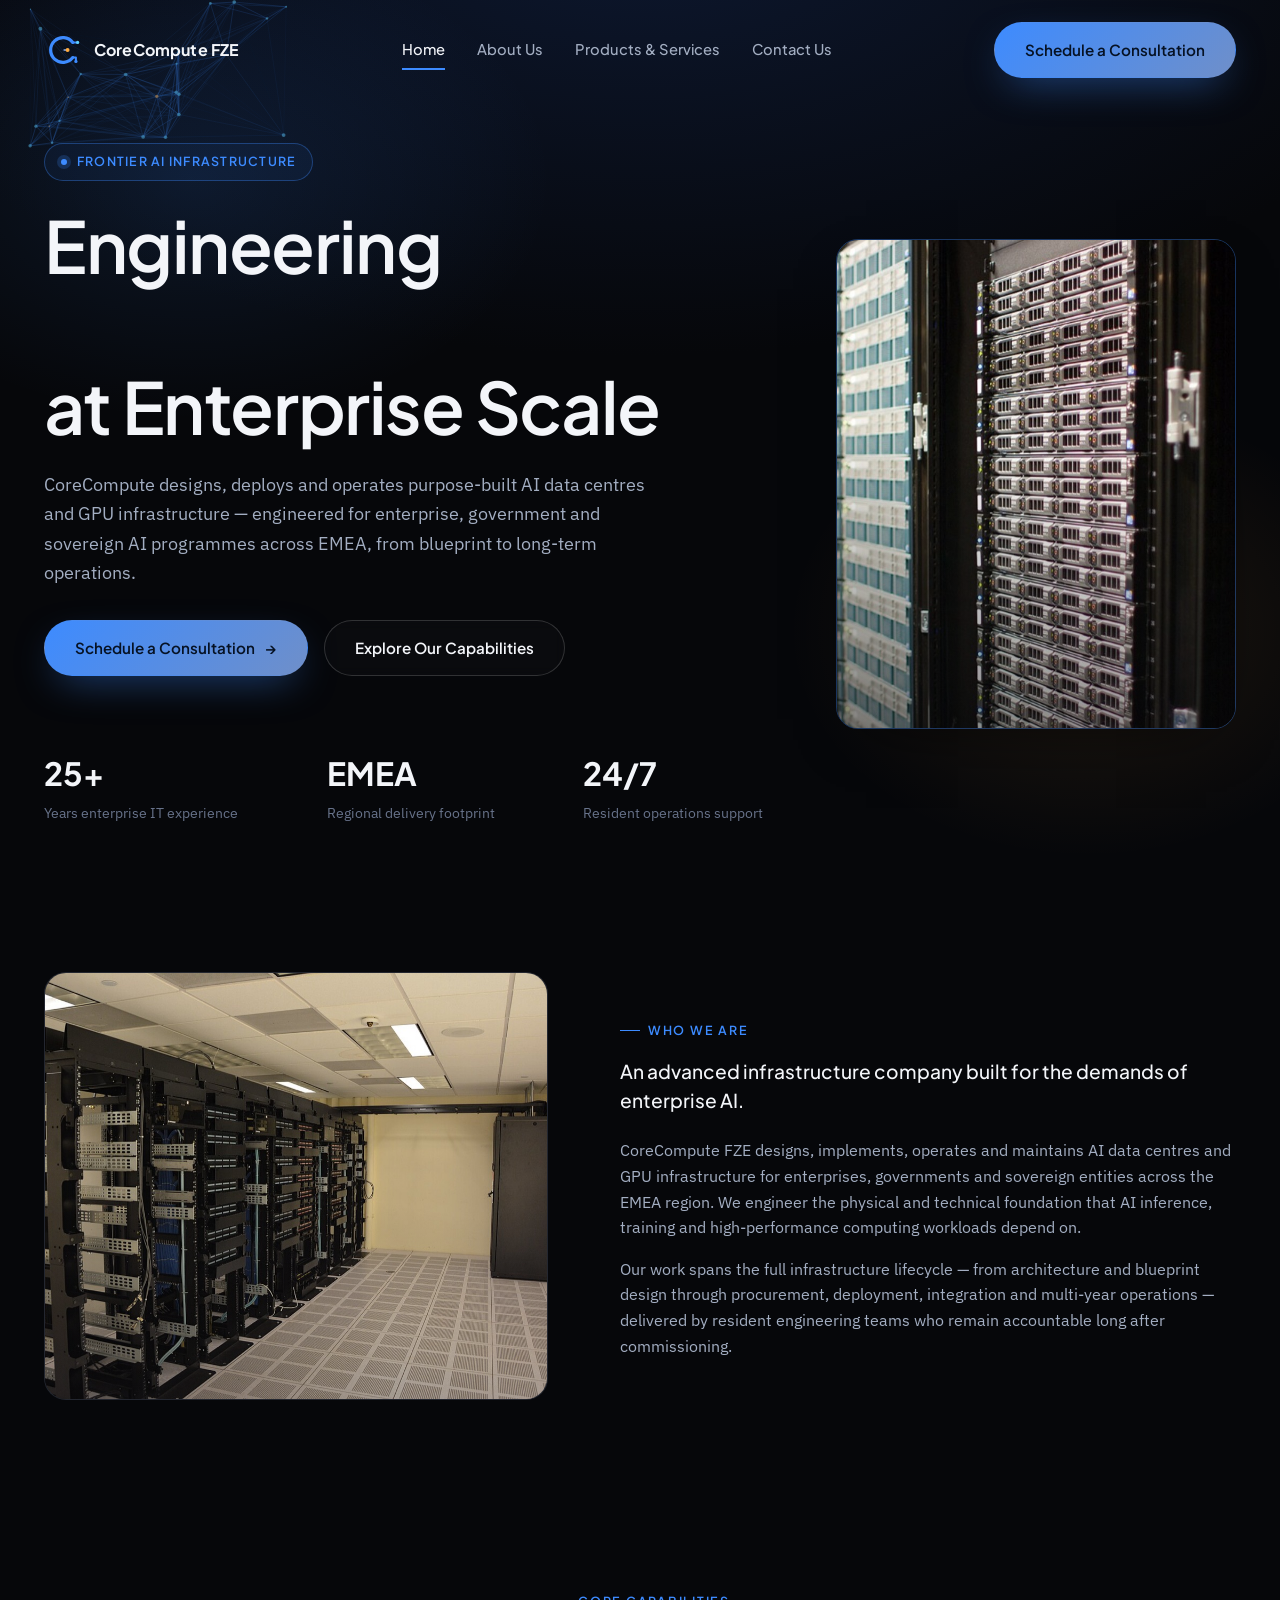
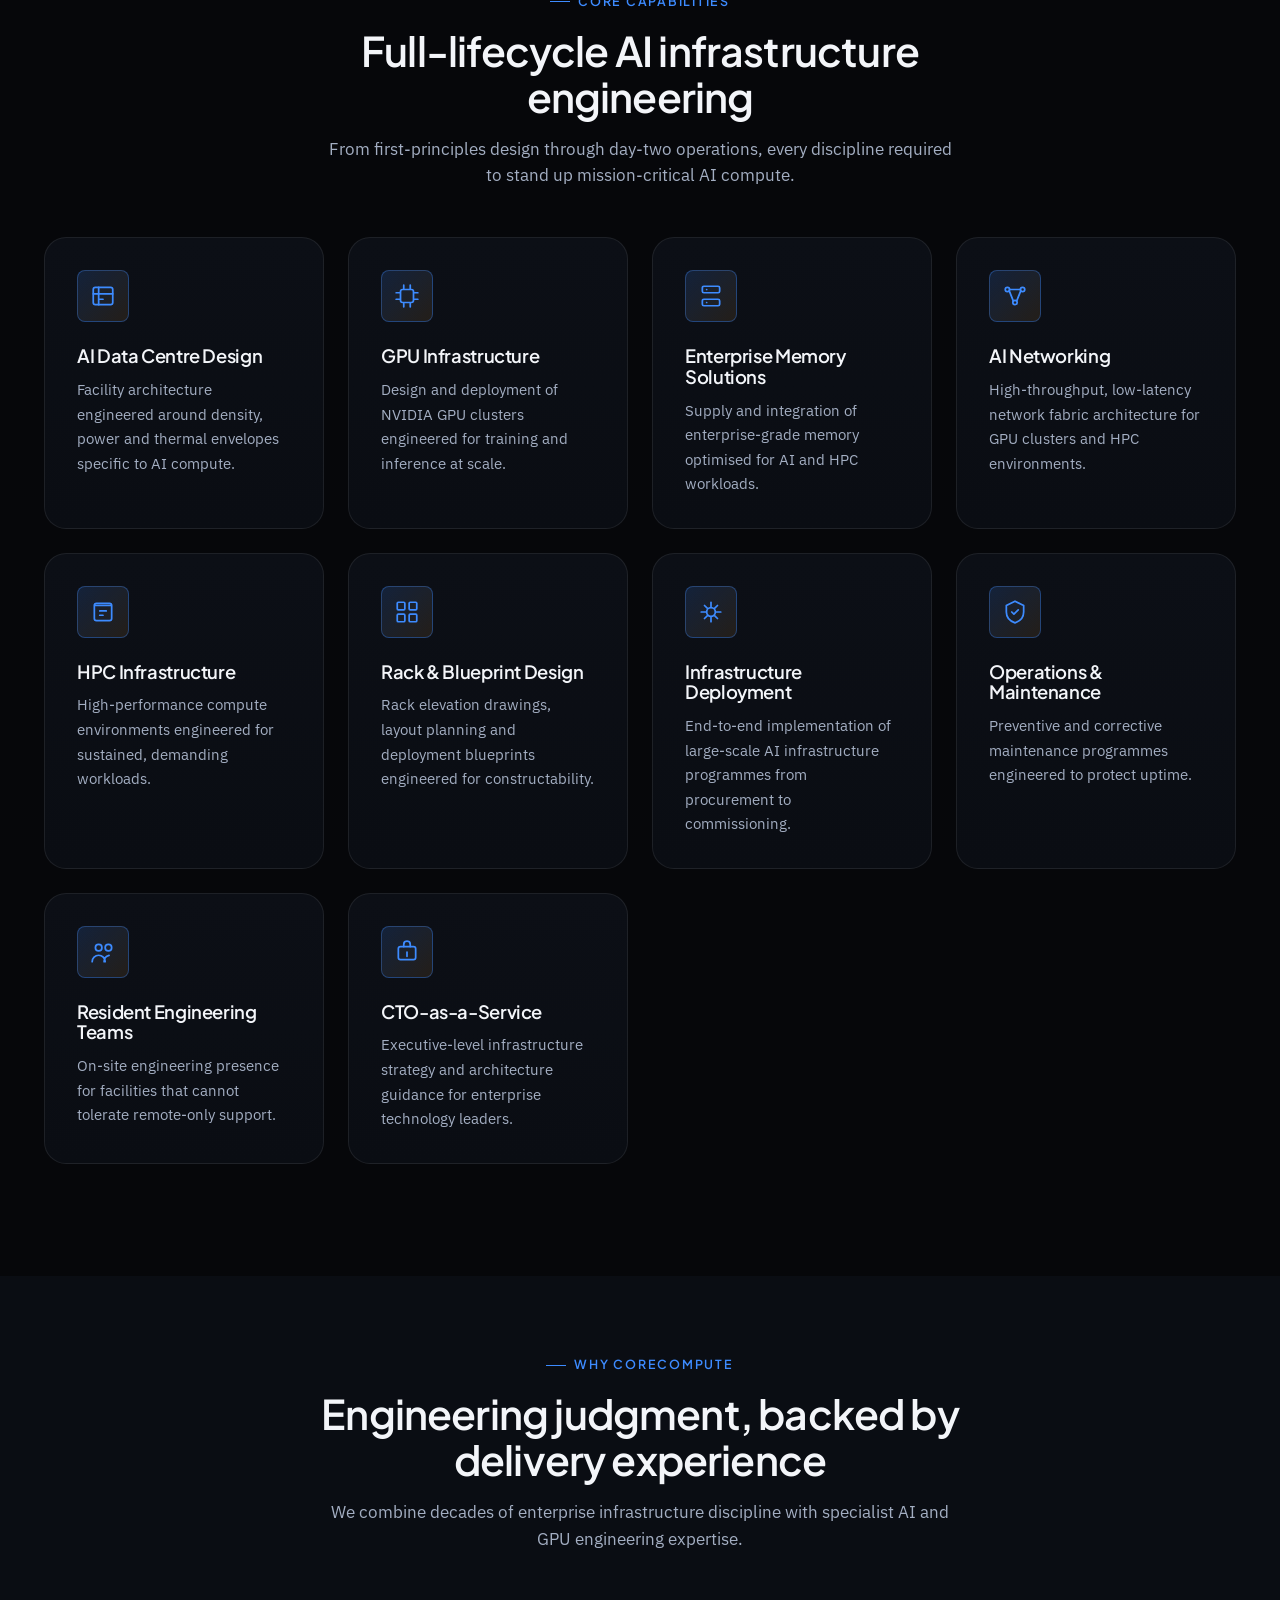
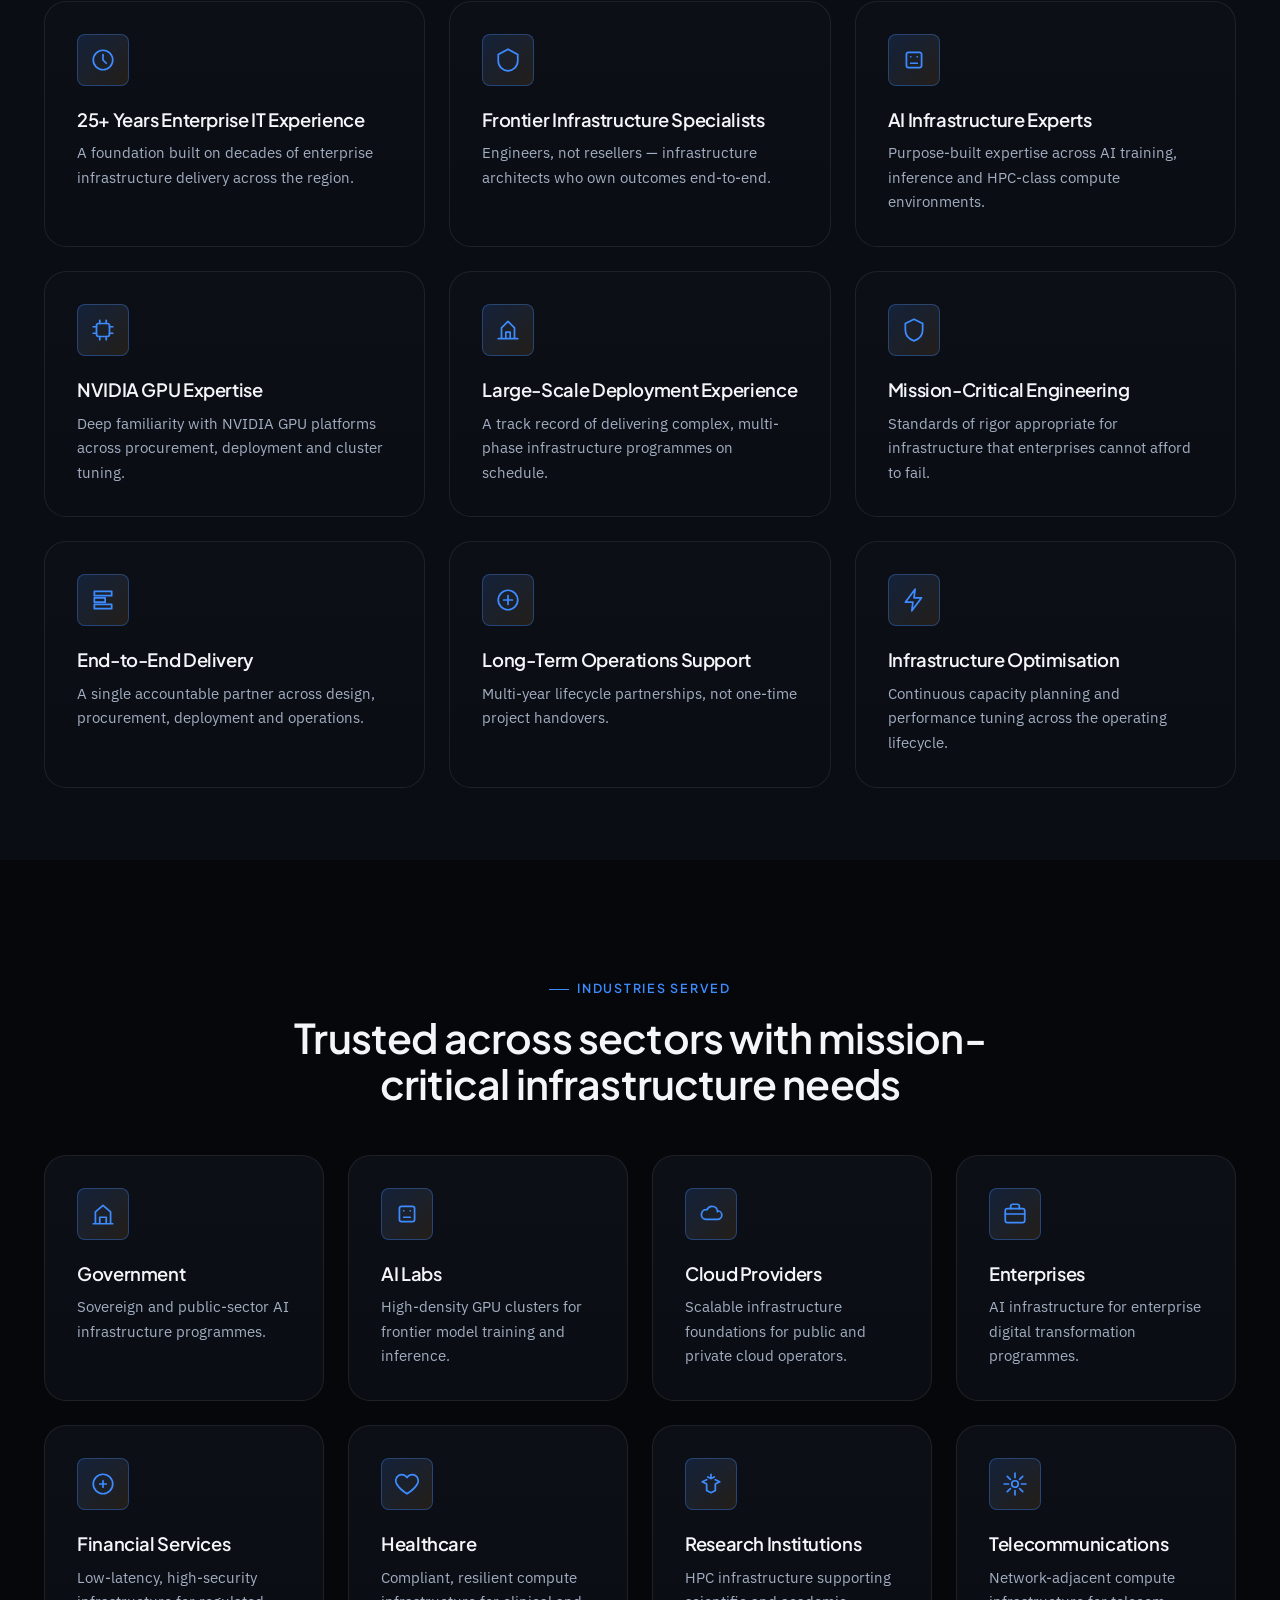
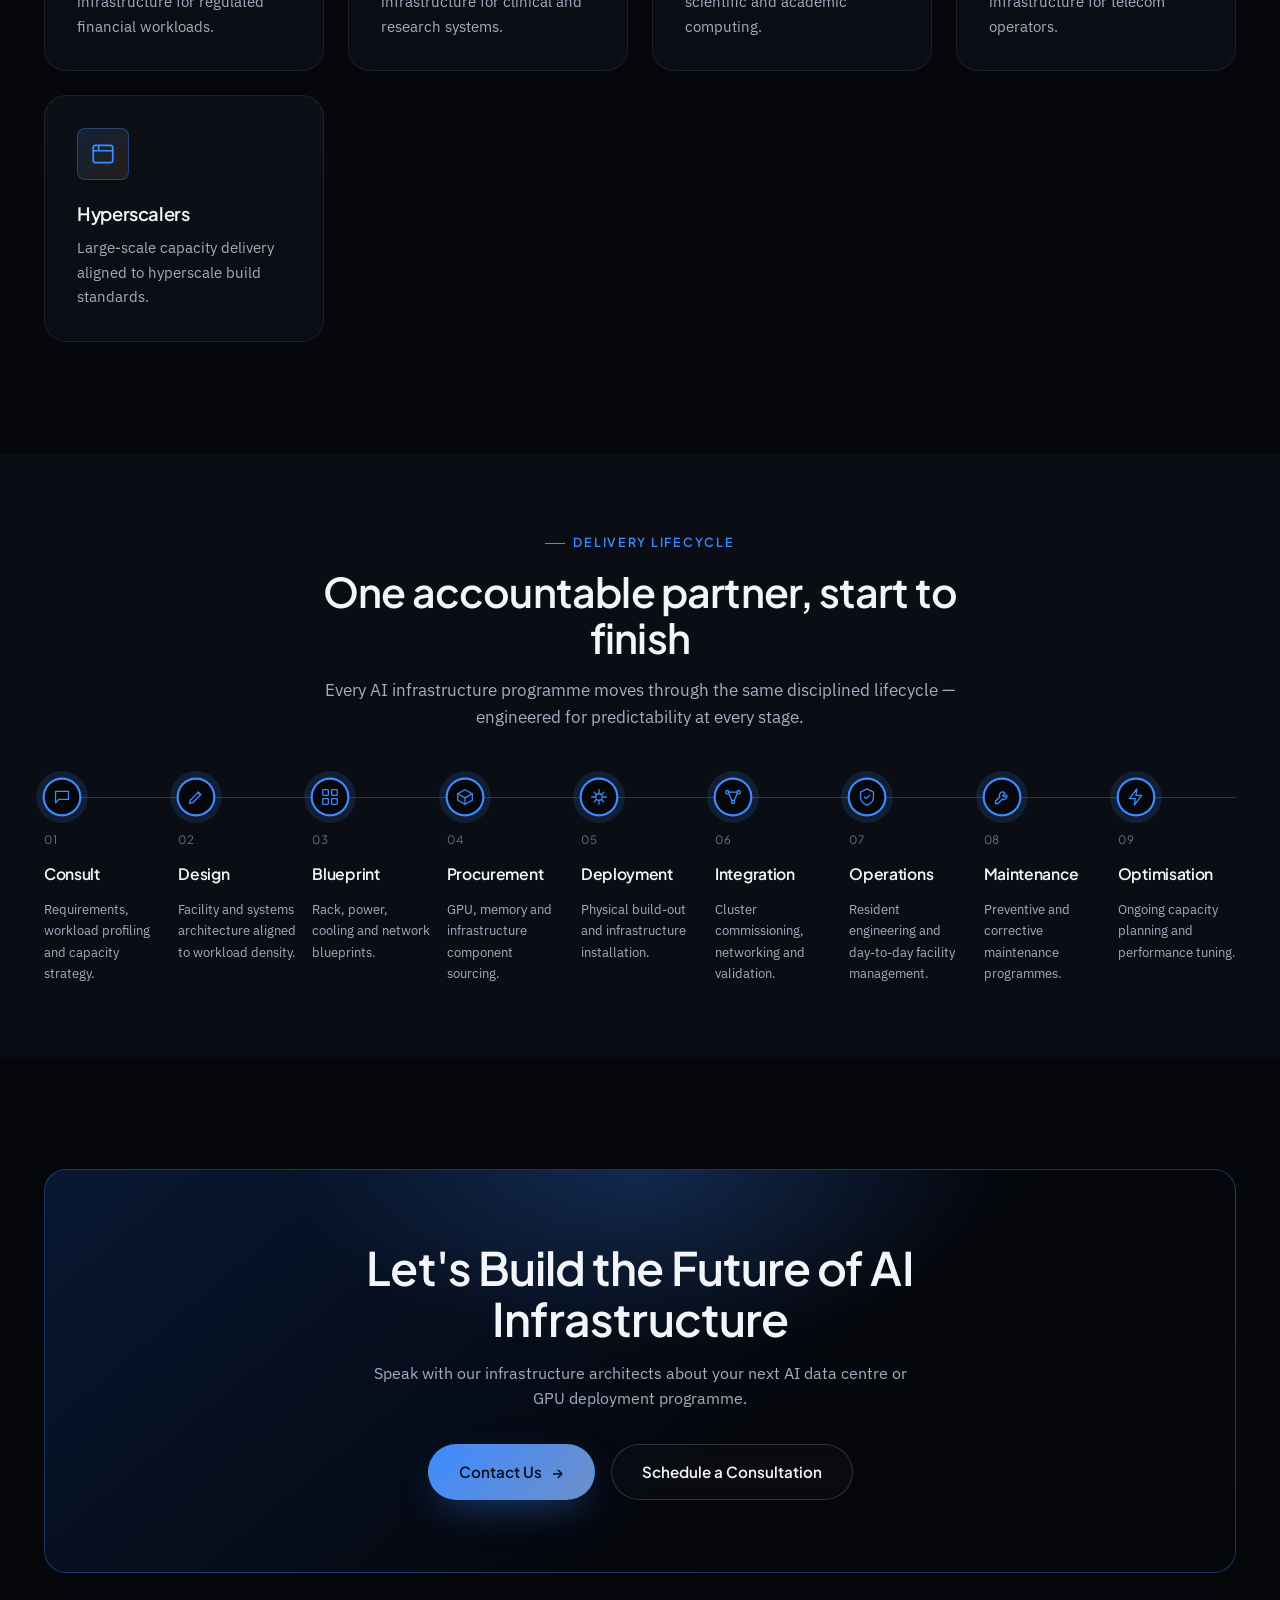
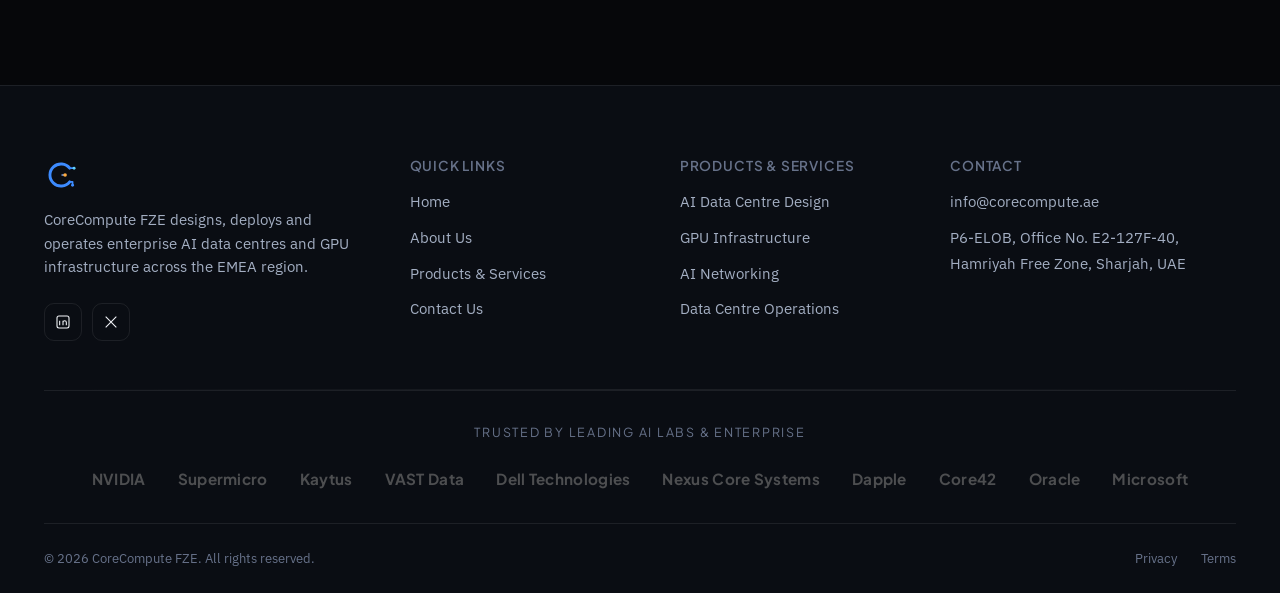
==== commit 4fd68f76: "Real photography, nav CTA fix, and copy pass - Replace hand-drawn SVG wireframe illustrations with s" ====
--- a/index.html
+++ b/index.html
@@ -10,7 +10,7 @@
 
   <meta property="og:type" content="website" />
   <meta property="og:title" content="CoreCompute FZE | Engineering AI Infrastructure at Scale" />
-  <meta property="og:description" content="A deep technology infrastructure company designing, deploying and operating enterprise AI data centres and GPU infrastructure across EMEA." />
+  <meta property="og:description" content="An advanced AI infrastructure company designing, deploying and operating enterprise AI data centres and GPU infrastructure across EMEA." />
 
   <link rel="preconnect" href="https://fonts.googleapis.com" />
   <link rel="preconnect" href="https://fonts.gstatic.com" crossorigin />
@@ -24,7 +24,7 @@
     "name": "CoreCompute FZE",
     "url": "https://www.corecompute.example/",
     "logo": "assets/images/logo-mark.png",
-    "description": "Deep technology infrastructure company specializing in AI data centre design, GPU infrastructure and enterprise AI operations.",
+    "description": "Advanced AI infrastructure company specializing in AI data centre design, GPU infrastructure and enterprise AI operations.",
     "address": {
       "@type": "PostalAddress",
       "streetAddress": "P6-ELOB, Office No. E2-127F-40, Hamriyah Free Zone",
@@ -83,7 +83,7 @@
       <div class="hero-glow" aria-hidden="true"></div>
       <div class="container">
         <div class="hero-inner">
-          <span class="hero-kicker"><span class="dot"></span> Deep Technology Infrastructure</span>
+          <span class="hero-kicker"><span class="dot"></span> Frontier AI Infrastructure</span>
           <h1>
             Engineering <span class="rotator" data-rotator='["AI Infrastructure", "AI Data Centres", "GPU Clusters", "AI Inference"]'>AI Infrastructure</span><br />
             at Enterprise Scale
@@ -110,6 +110,10 @@
             </div>
           </div>
         </div>
+
+        <div class="hero-visual" aria-hidden="true">
+          <img src="assets/images/photo-server-racks.jpg" alt="" loading="eager" />
+        </div>
       </div>
     </section>
 
@@ -118,11 +122,11 @@
       <div class="container">
         <div class="overview">
           <div class="overview-visual" data-reveal>
-            <canvas data-network-canvas data-density="40" style="position:absolute; inset:0;" aria-hidden="true"></canvas>
+            <img src="assets/images/photo-dc-row.jpg" alt="Row of enterprise server racks inside a data centre" loading="lazy" />
           </div>
           <div class="overview-copy" data-reveal>
             <span class="eyebrow">Who We Are</span>
-            <p class="lede">A deep technology infrastructure company built for the demands of enterprise AI.</p>
+            <p class="lede">An advanced infrastructure company built for the demands of enterprise AI.</p>
             <p>CoreCompute FZE designs, implements, operates and maintains AI data centres and GPU infrastructure for enterprises, governments and sovereign entities across the EMEA region. We engineer the physical and technical foundation that AI inference, training and high-performance computing workloads depend on.</p>
             <p>Our work spans the full infrastructure lifecycle — from architecture and blueprint design through procurement, deployment, integration and multi-year operations — delivered by resident engineering teams who remain accountable long after commissioning.</p>
           </div>
@@ -242,7 +246,7 @@
           </div>
           <div class="card">
             <div class="card-icon"><svg viewBox="0 0 24 24" fill="none" stroke="currentColor" stroke-width="1.6" stroke-linecap="round" stroke-linejoin="round"><path d="M12 2 3 7v6c0 5 4 8.5 9 9 5-.5 9-4 9-9V7l-9-5Z"/></svg></div>
-            <h3>Deep Technology Specialists</h3>
+            <h3>Frontier Infrastructure Specialists</h3>
             <p>Engineers, not resellers — infrastructure architects who own outcomes end-to-end.</p>
           </div>
           <div class="card">
@@ -352,15 +356,15 @@
         </div>
 
         <div class="timeline">
-          <div class="timeline-step"><span class="step-index">01</span><h4>Consult</h4><p>Requirements, workload profiling and capacity strategy.</p></div>
-          <div class="timeline-step"><span class="step-index">02</span><h4>Design</h4><p>Facility and systems architecture aligned to workload density.</p></div>
-          <div class="timeline-step"><span class="step-index">03</span><h4>Blueprint</h4><p>Rack, power, cooling and network blueprints.</p></div>
-          <div class="timeline-step"><span class="step-index">04</span><h4>Procurement</h4><p>GPU, memory and infrastructure component sourcing.</p></div>
-          <div class="timeline-step"><span class="step-index">05</span><h4>Deployment</h4><p>Physical build-out and infrastructure installation.</p></div>
-          <div class="timeline-step"><span class="step-index">06</span><h4>Integration</h4><p>Cluster commissioning, networking and validation.</p></div>
-          <div class="timeline-step"><span class="step-index">07</span><h4>Operations</h4><p>Resident engineering and day-to-day facility management.</p></div>
-          <div class="timeline-step"><span class="step-index">08</span><h4>Maintenance</h4><p>Preventive and corrective maintenance programmes.</p></div>
-          <div class="timeline-step"><span class="step-index">09</span><h4>Optimisation</h4><p>Ongoing capacity planning and performance tuning.</p></div>
+          <div class="timeline-step"><span class="step-icon"><svg viewBox="0 0 24 24" fill="none" stroke="currentColor" stroke-width="1.6" stroke-linecap="round" stroke-linejoin="round"><path d="M4 5h16v10H8l-4 4V5Z"/></svg></span><span class="step-index">01</span><h4>Consult</h4><p>Requirements, workload profiling and capacity strategy.</p></div>
+          <div class="timeline-step"><span class="step-icon"><svg viewBox="0 0 24 24" fill="none" stroke="currentColor" stroke-width="1.6" stroke-linecap="round" stroke-linejoin="round"><path d="m4 20 4-1 10-10-3-3L5 16l-1 4Z"/><path d="m14 6 3 3"/></svg></span><span class="step-index">02</span><h4>Design</h4><p>Facility and systems architecture aligned to workload density.</p></div>
+          <div class="timeline-step"><span class="step-icon"><svg viewBox="0 0 24 24" fill="none" stroke="currentColor" stroke-width="1.6" stroke-linecap="round" stroke-linejoin="round"><rect x="3" y="3" width="7" height="7" rx="1"/><rect x="14" y="3" width="7" height="7" rx="1"/><rect x="3" y="14" width="7" height="7" rx="1"/><rect x="14" y="14" width="7" height="7" rx="1"/></svg></span><span class="step-index">03</span><h4>Blueprint</h4><p>Rack, power, cooling and network blueprints.</p></div>
+          <div class="timeline-step"><span class="step-icon"><svg viewBox="0 0 24 24" fill="none" stroke="currentColor" stroke-width="1.6" stroke-linecap="round" stroke-linejoin="round"><path d="M21 8 12 3 3 8v8l9 5 9-5V8Z"/><path d="M3 8l9 5 9-5M12 13v8"/></svg></span><span class="step-index">04</span><h4>Procurement</h4><p>GPU, memory and infrastructure component sourcing.</p></div>
+          <div class="timeline-step"><span class="step-icon"><svg viewBox="0 0 24 24" fill="none" stroke="currentColor" stroke-width="1.6" stroke-linecap="round" stroke-linejoin="round"><path d="M12 3v4M12 17v4M3 12h4M17 12h4M6 6l2.5 2.5M15.5 15.5 18 18M18 6l-2.5 2.5M8.5 15.5 6 18"/><circle cx="12" cy="12" r="4"/></svg></span><span class="step-index">05</span><h4>Deployment</h4><p>Physical build-out and infrastructure installation.</p></div>
+          <div class="timeline-step"><span class="step-icon"><svg viewBox="0 0 24 24" fill="none" stroke="currentColor" stroke-width="1.6" stroke-linecap="round" stroke-linejoin="round"><circle cx="5" cy="6" r="2"/><circle cx="19" cy="6" r="2"/><circle cx="12" cy="18" r="2"/><path d="M6.7 7.3 10.5 16.7M17.3 7.3 13.5 16.7M7 6h10"/></svg></span><span class="step-index">06</span><h4>Integration</h4><p>Cluster commissioning, networking and validation.</p></div>
+          <div class="timeline-step"><span class="step-icon"><svg viewBox="0 0 24 24" fill="none" stroke="currentColor" stroke-width="1.6" stroke-linecap="round" stroke-linejoin="round"><path d="M12 2 4 6v6c0 5 3.5 8.5 8 10 4.5-1.5 8-5 8-10V6l-8-4Z"/><path d="m9 12 2 2 4-4"/></svg></span><span class="step-index">07</span><h4>Operations</h4><p>Resident engineering and day-to-day facility management.</p></div>
+          <div class="timeline-step"><span class="step-icon"><svg viewBox="0 0 24 24" fill="none" stroke="currentColor" stroke-width="1.6" stroke-linecap="round" stroke-linejoin="round"><path d="M14.7 6.3a4 4 0 0 0-5.4 5.4L4 17v3h3l5.3-5.3a4 4 0 0 0 5.4-5.4l-2.8 2.8-2-2 2.8-2.8Z"/></svg></span><span class="step-index">08</span><h4>Maintenance</h4><p>Preventive and corrective maintenance programmes.</p></div>
+          <div class="timeline-step"><span class="step-icon"><svg viewBox="0 0 24 24" fill="none" stroke="currentColor" stroke-width="1.6" stroke-linecap="round" stroke-linejoin="round"><path d="M13 2 4 14h7l-1 8 9-12h-7l1-8Z"/></svg></span><span class="step-index">09</span><h4>Optimisation</h4><p>Ongoing capacity planning and performance tuning.</p></div>
         </div>
       </div>
     </section>
@@ -397,7 +401,7 @@
             <circle cx="24.8" cy="20" r="2.1" fill="var(--accent-amber)"/>
           </svg>
         </span>
-          <p>CoreCompute FZE is a deep technology infrastructure company designing, deploying and operating enterprise AI data centres and GPU infrastructure across the EMEA region.</p>
+          <p>CoreCompute FZE designs, deploys and operates enterprise AI data centres and GPU infrastructure across the EMEA region.</p>
           <div class="footer-social">
             <a href="#" aria-label="LinkedIn"><svg viewBox="0 0 24 24" fill="none" stroke="currentColor" stroke-width="1.6"><rect x="3" y="3" width="18" height="18" rx="3"/><path d="M7 10v7M7 7v.01M12 17v-4.5a2.5 2.5 0 0 1 5 0V17M12 10v7"/></svg></a>
             <a href="#" aria-label="X / Twitter"><svg viewBox="0 0 24 24" fill="none" stroke="currentColor" stroke-width="1.6"><path d="m4 4 16 16M20 4 4 20"/></svg></a>
--- a/assets/css/style.css
+++ b/assets/css/style.css
@@ -477,10 +477,57 @@
 .hero .container {
   position: relative;
   z-index: 2;
+  display: flex;
+  align-items: center;
+  justify-content: space-between;
+  gap: var(--space-4);
 }
 
 .hero-inner {
-  max-width: 820px;
+  max-width: 780px;
+  min-width: 0;
+}
+
+.hero-visual {
+  position: relative;
+  flex-shrink: 0;
+  width: 400px;
+  aspect-ratio: 4 / 4.9;
+  border-radius: var(--radius-lg);
+  overflow: hidden;
+  border: 1px solid var(--border-accent);
+  box-shadow: var(--shadow-soft);
+}
+
+.hero-visual::before {
+  content: "";
+  position: absolute;
+  inset: -18%;
+  background: radial-gradient(circle, rgba(61, 139, 255, 0.28), transparent 65%);
+  pointer-events: none;
+  z-index: -1;
+}
+
+.hero-visual img {
+  position: relative;
+  width: 100%;
+  height: 100%;
+  object-fit: cover;
+  display: block;
+}
+
+.hero-visual::after {
+  content: "";
+  position: absolute;
+  inset: 0;
+  background: linear-gradient(190deg, rgba(6, 7, 10, 0) 45%, rgba(6, 7, 10, 0.5));
+  pointer-events: none;
+}
+
+@media (max-width: 1180px) {
+  .hero-visual {
+    display: none;
+  }
 }
 
 .hero-kicker {
@@ -752,8 +799,23 @@
   aspect-ratio: 4 / 3.4;
   border-radius: var(--radius-lg);
   border: 1px solid var(--border-subtle);
-  background: linear-gradient(160deg, var(--bg-raised-2), var(--bg-base));
   overflow: hidden;
+  background: var(--bg-raised-2);
+}
+
+.overview-visual img {
+  width: 100%;
+  height: 100%;
+  object-fit: cover;
+  display: block;
+}
+
+.overview-visual::after {
+  content: "";
+  position: absolute;
+  inset: 0;
+  background: linear-gradient(190deg, rgba(6, 7, 10, 0) 50%, rgba(6, 7, 10, 0.4));
+  pointer-events: none;
 }
 
 .overview-copy .lede {
@@ -835,7 +897,7 @@
 .timeline::before {
   content: "";
   position: absolute;
-  top: 21px;
+  top: 18px;
   left: 0;
   right: 0;
   height: 1px;
@@ -848,26 +910,35 @@
   flex-direction: column;
   align-items: flex-start;
   gap: var(--space-2);
-  padding-top: 44px;
-}
-
-.timeline-step::before {
-  content: "";
+  padding-top: 52px;
+}
+
+.step-icon {
   position: absolute;
-  top: 12px;
+  top: 0;
   left: 0;
-  width: 18px;
-  height: 18px;
+  width: 36px;
+  height: 36px;
   border-radius: 50%;
   background: var(--bg-base);
   border: 2px solid var(--blue-steel);
-  transition: border-color 0.4s ease, box-shadow 0.4s ease, transform 0.4s ease;
-}
-
-.timeline-step.is-visible::before {
+  display: flex;
+  align-items: center;
+  justify-content: center;
+  color: var(--blue-steel);
+  transition: border-color 0.4s ease, box-shadow 0.4s ease, transform 0.4s ease, color 0.4s ease;
+}
+
+.step-icon svg {
+  width: 18px;
+  height: 18px;
+}
+
+.timeline-step.is-visible .step-icon {
   border-color: var(--blue-bright);
+  color: var(--blue-bright);
   box-shadow: 0 0 0 6px rgba(61, 139, 255, 0.14);
-  transform: scale(1.1);
+  transform: scale(1.08);
 }
 
 .timeline-step .step-index {
@@ -1168,6 +1239,14 @@
   height: 100%;
   border: 0;
   filter: grayscale(0.5) invert(0.92) contrast(0.9);
+}
+
+.map-frame img {
+  position: absolute;
+  inset: 0;
+  width: 100%;
+  height: 100%;
+  object-fit: cover;
 }
 
 .form-card {
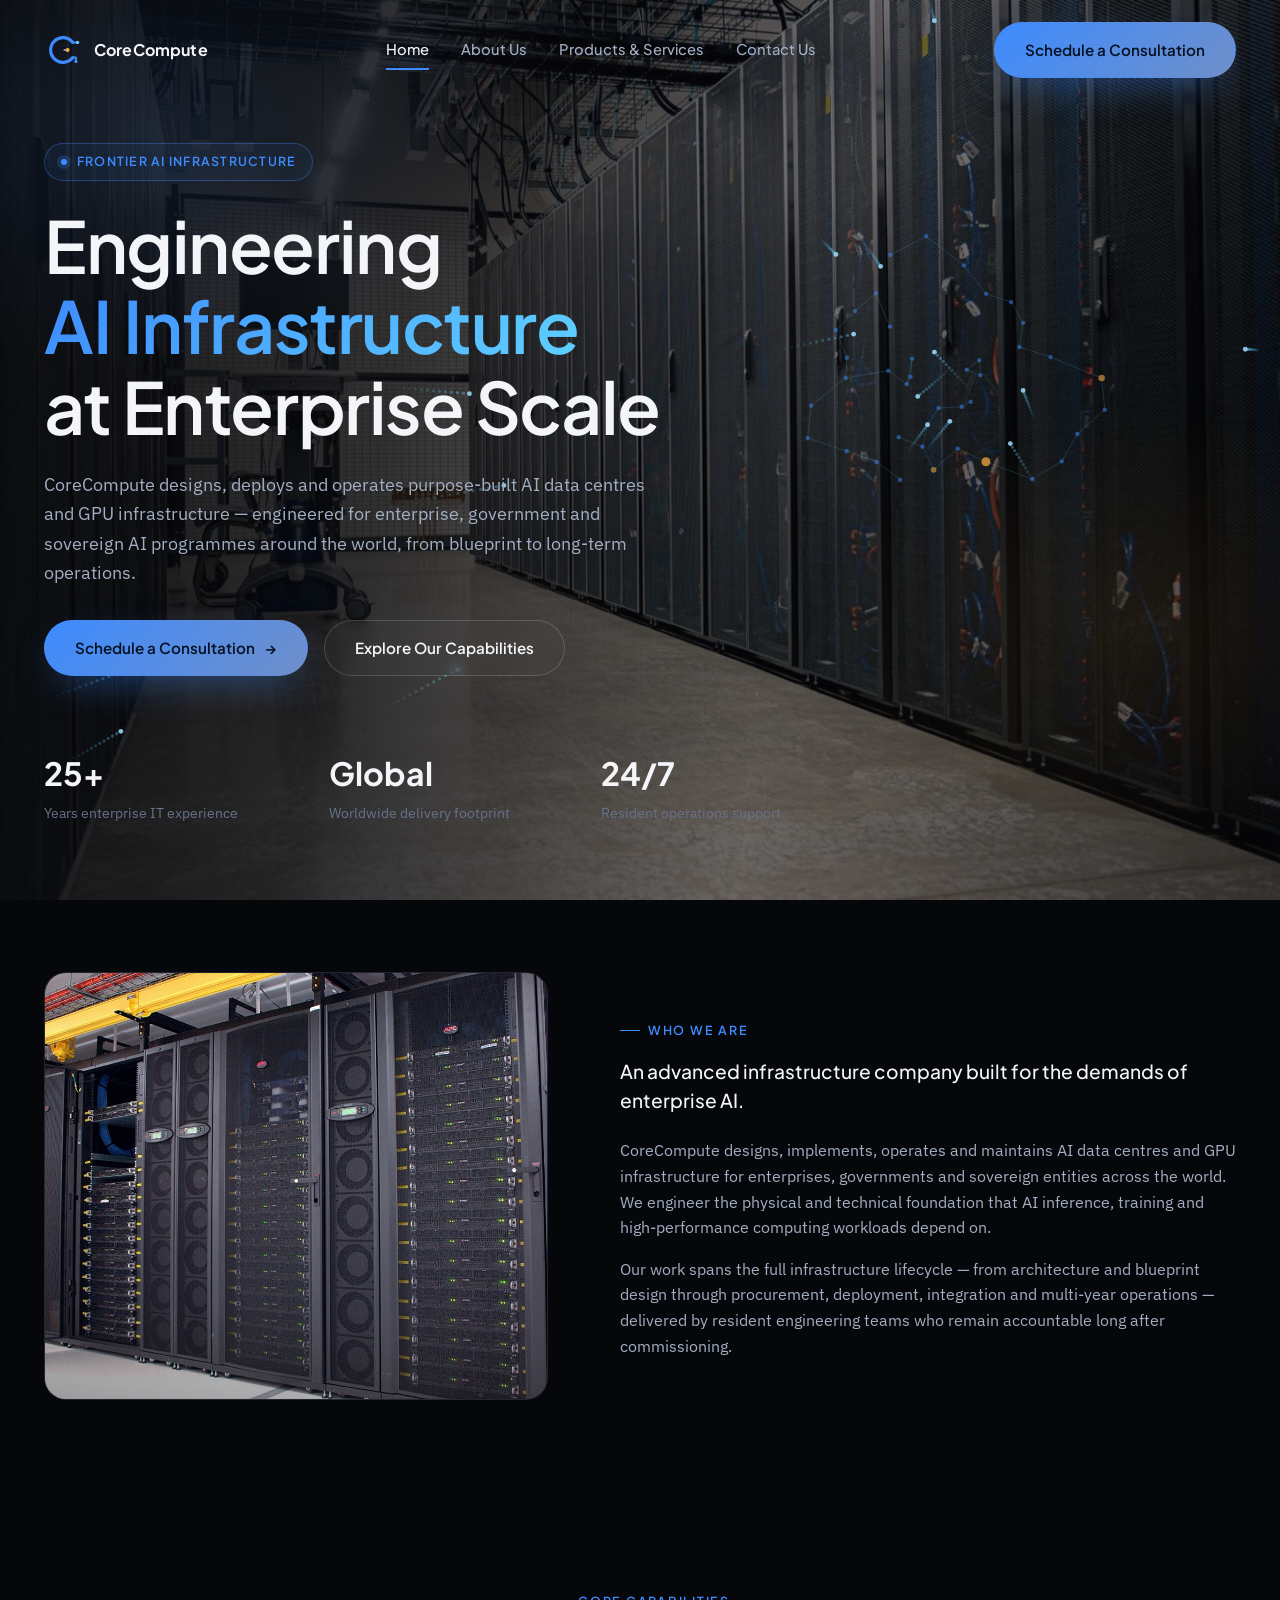
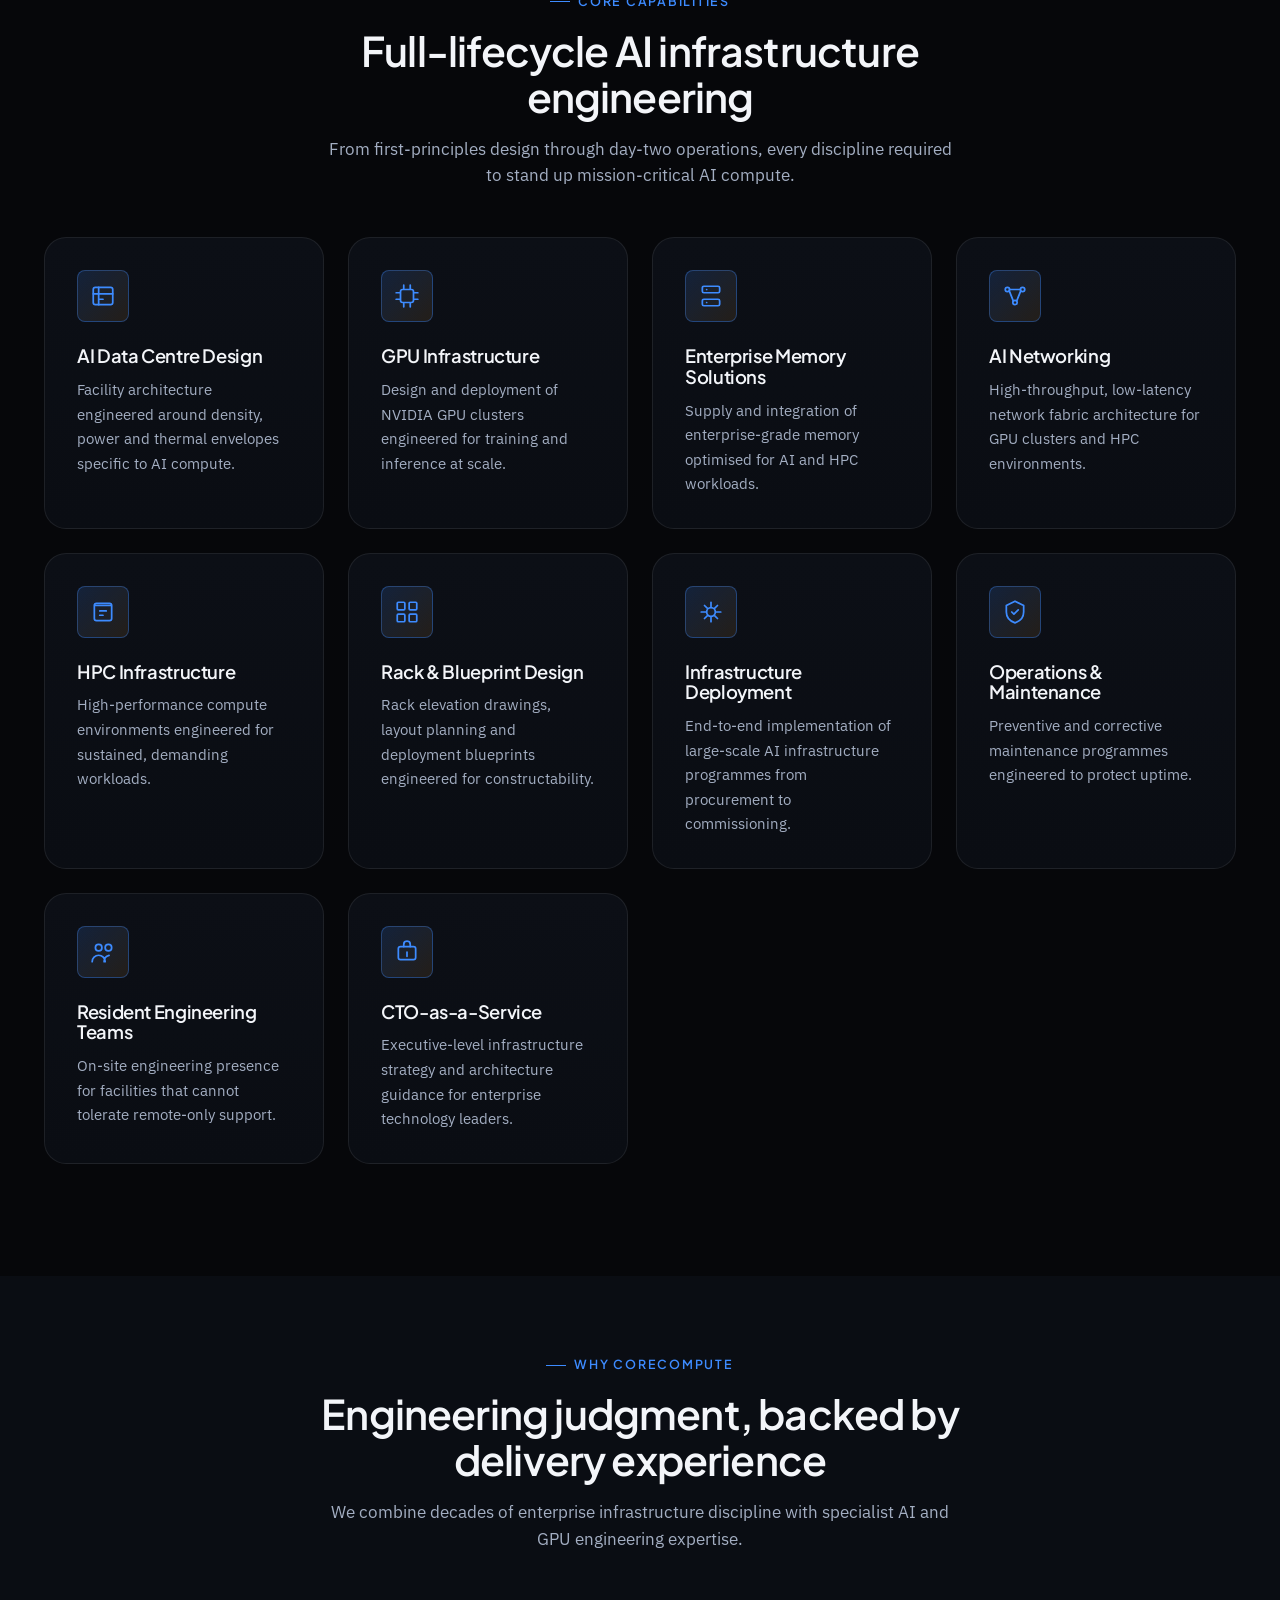
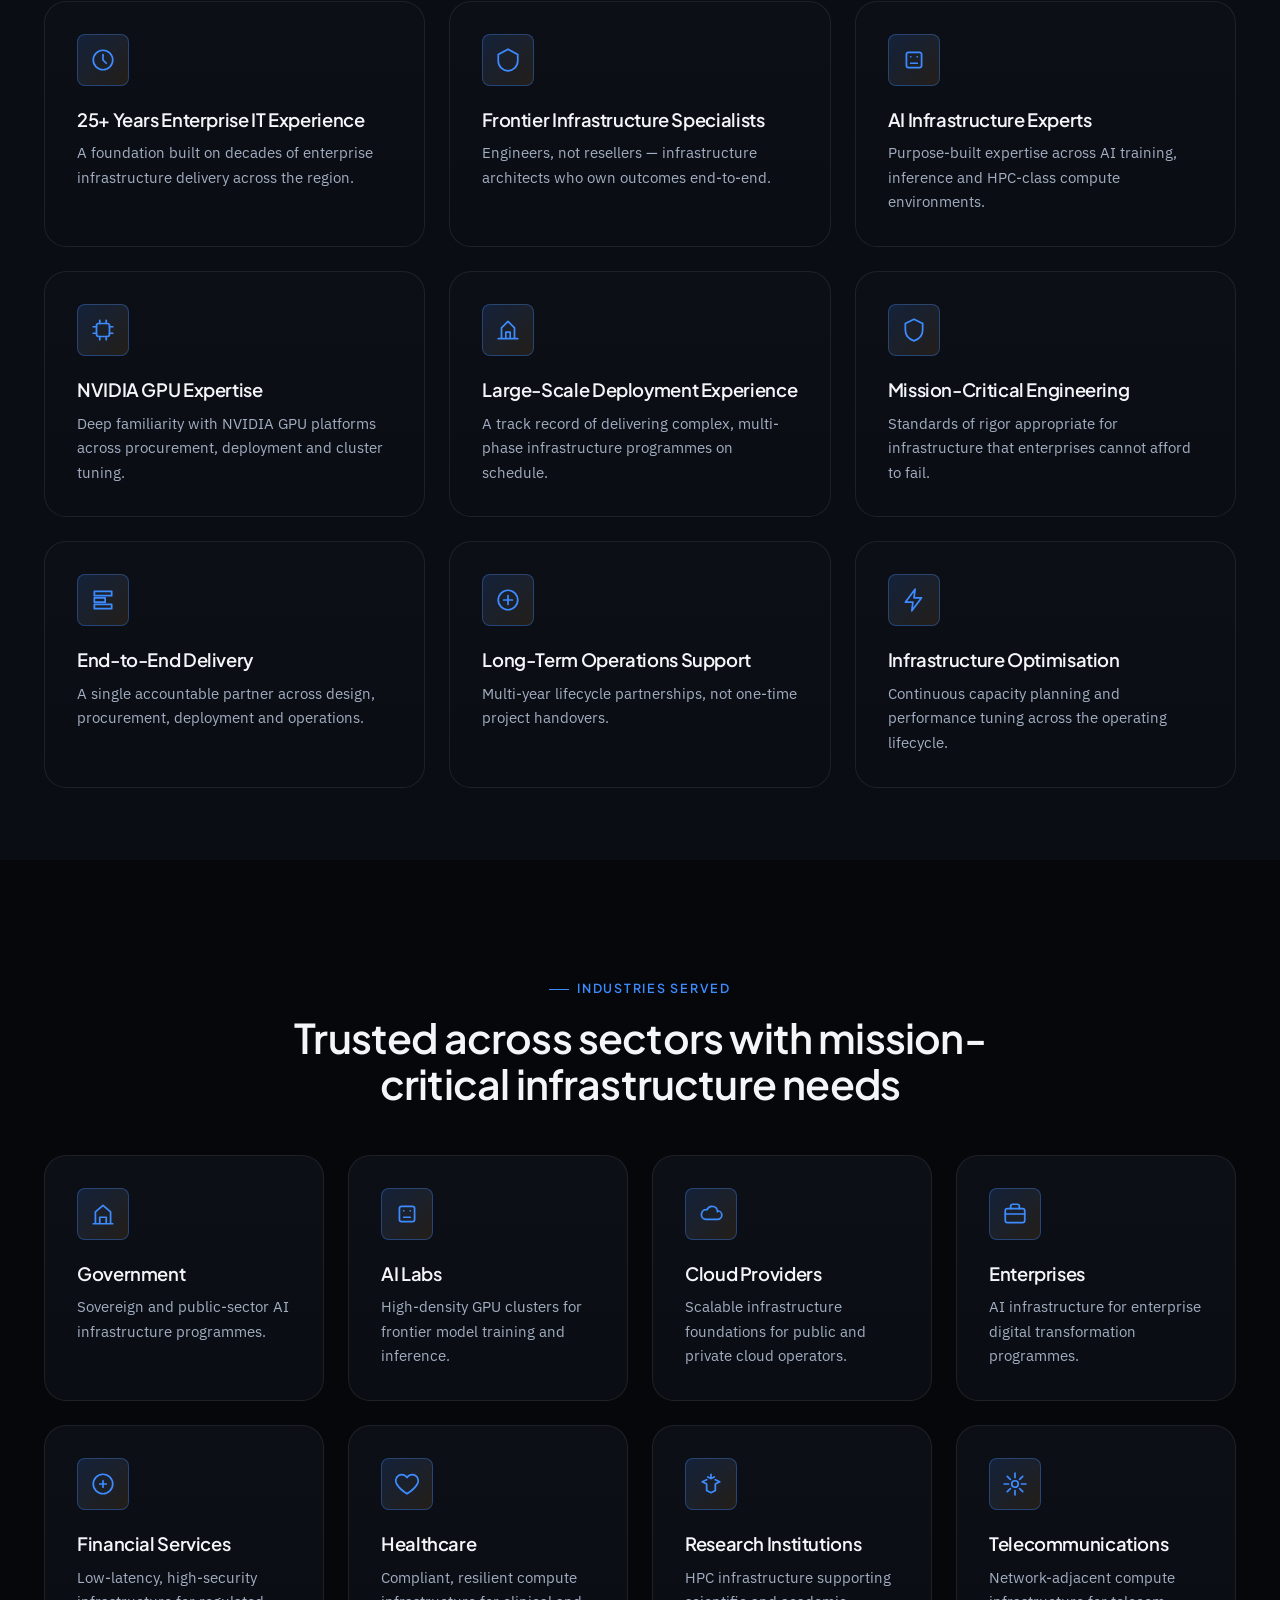
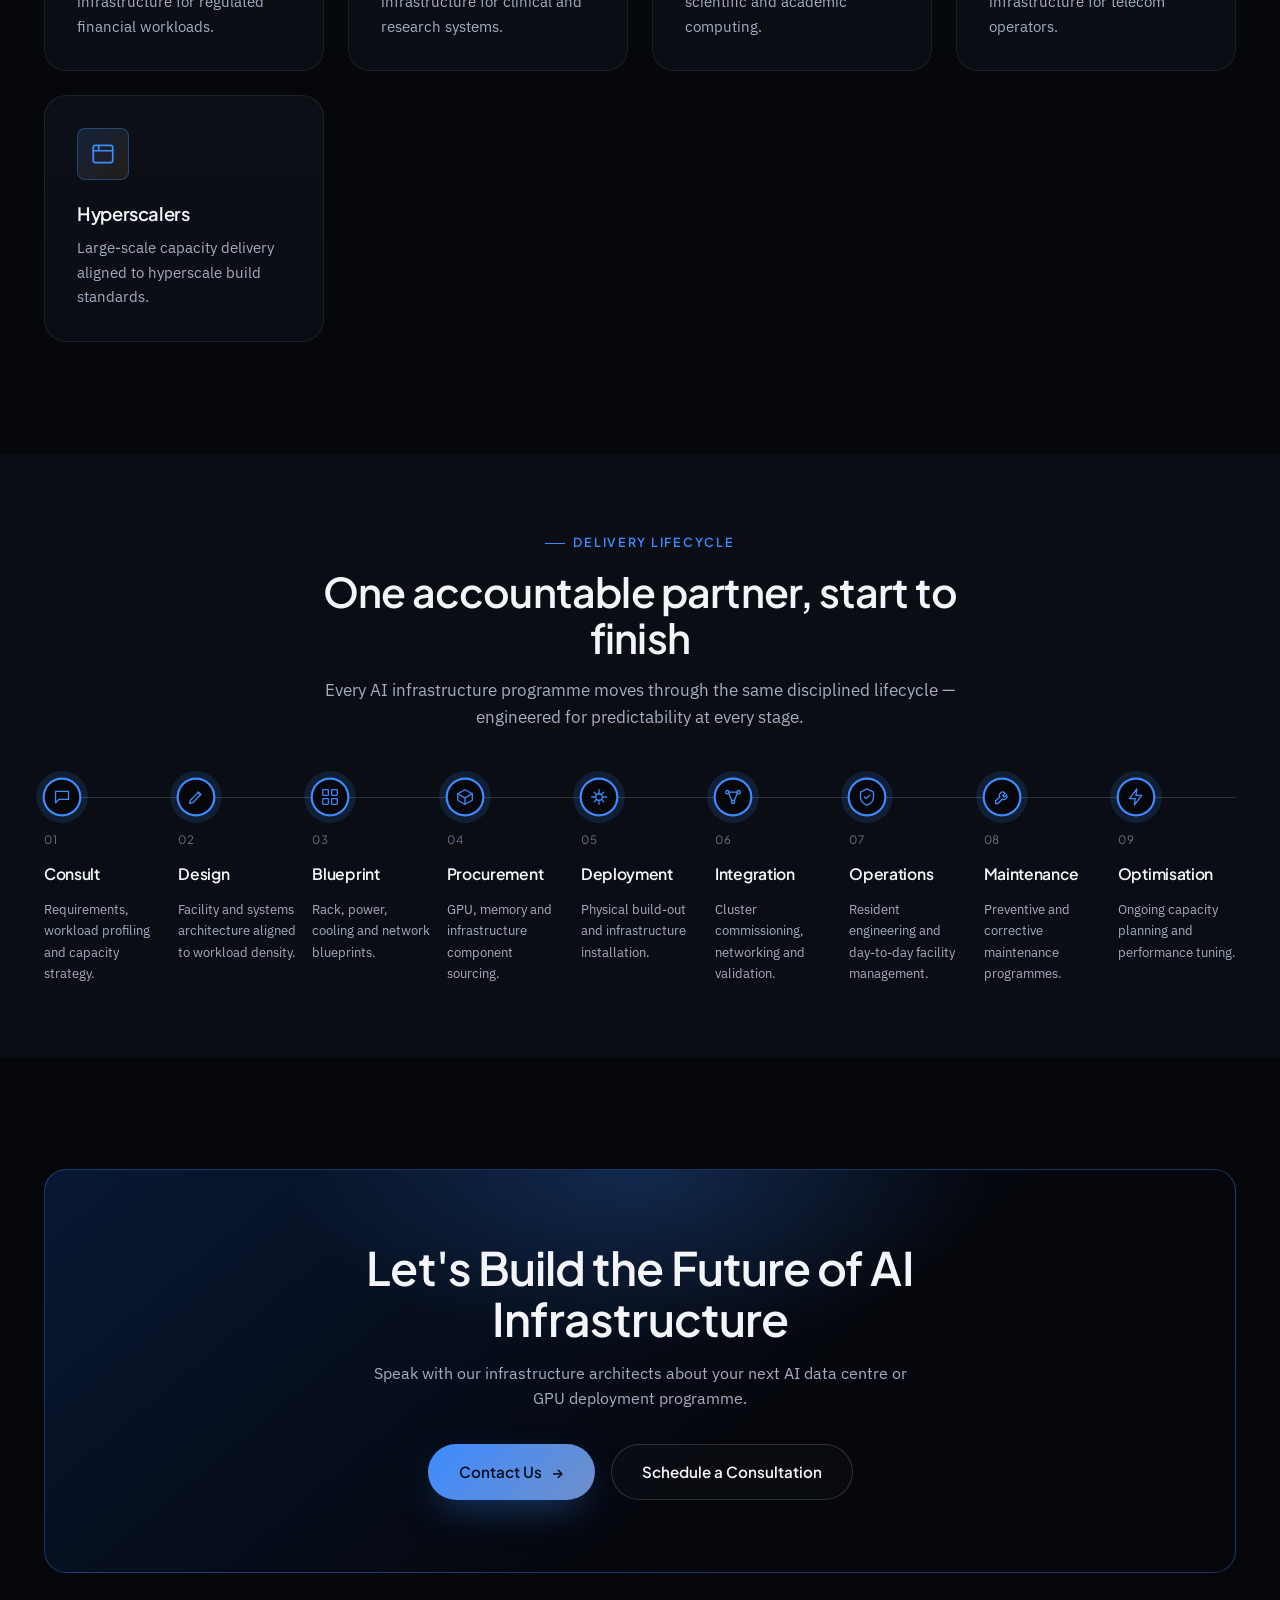
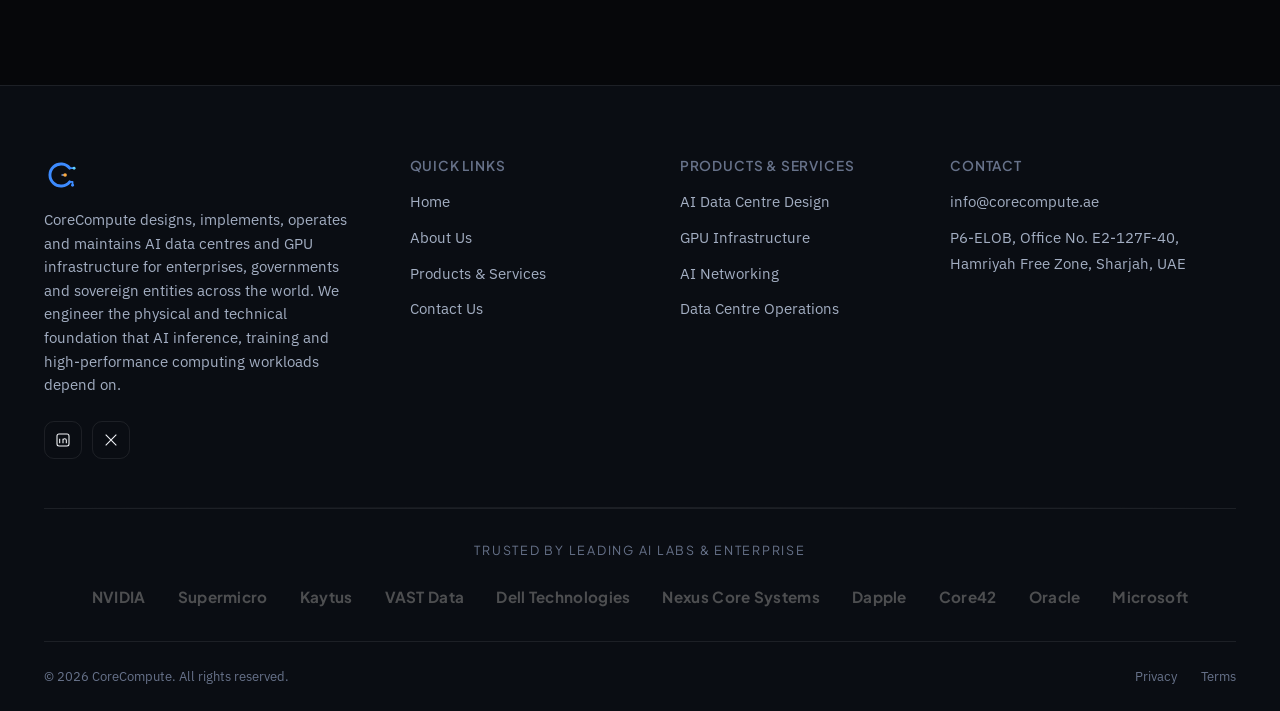
==== commit 163f2011: "Real DC photography, hero data-flow animation, global copy pass - Replace hero/overview imagery with" ====
--- a/index.html
+++ b/index.html
@@ -3,14 +3,14 @@
 <head>
   <meta charset="UTF-8" />
   <meta name="viewport" content="width=device-width, initial-scale=1.0" />
-  <title>CoreCompute FZE | Enterprise AI Data Centre &amp; GPU Infrastructure</title>
-  <meta name="description" content="CoreCompute FZE designs, deploys and operates enterprise-scale AI data centres and GPU infrastructure — from blueprint and procurement to lifecycle operations, for governments, hyperscalers and enterprise AI programmes across EMEA." />
+  <title>CoreCompute | Enterprise AI Data Centre &amp; GPU Infrastructure</title>
+  <meta name="description" content="CoreCompute designs, deploys and operates enterprise-scale AI data centres and GPU infrastructure — from blueprint and procurement to lifecycle operations, for governments, hyperscalers and enterprise AI programmes around the world." />
   <link rel="icon" type="image/png" href="assets/images/favicon.png" />
   <link rel="canonical" href="https://www.corecompute.example/" />
 
   <meta property="og:type" content="website" />
-  <meta property="og:title" content="CoreCompute FZE | Engineering AI Infrastructure at Scale" />
-  <meta property="og:description" content="An advanced AI infrastructure company designing, deploying and operating enterprise AI data centres and GPU infrastructure across EMEA." />
+  <meta property="og:title" content="CoreCompute | Engineering AI Infrastructure at Scale" />
+  <meta property="og:description" content="An advanced AI infrastructure company designing, deploying and operating enterprise AI data centres and GPU infrastructure worldwide." />
 
   <link rel="preconnect" href="https://fonts.googleapis.com" />
   <link rel="preconnect" href="https://fonts.gstatic.com" crossorigin />
@@ -21,7 +21,7 @@
   {
     "@context": "https://schema.org",
     "@type": "Organization",
-    "name": "CoreCompute FZE",
+    "name": "CoreCompute",
     "url": "https://www.corecompute.example/",
     "logo": "assets/images/logo-mark.png",
     "description": "Advanced AI infrastructure company specializing in AI data centre design, GPU infrastructure and enterprise AI operations.",
@@ -40,7 +40,7 @@
 
   <header class="navbar">
     <div class="container">
-      <a href="index.html" class="brand" aria-label="CoreCompute FZE — home">
+      <a href="index.html" class="brand" aria-label="CoreCompute — home">
         <span class="brand-mark" aria-hidden="true">
           <svg viewBox="0 0 40 40" width="38" height="38" role="img" focusable="false">
             <path d="M30.24 12 A13 13 0 1 0 30.24 28" fill="none" stroke="var(--blue-bright)" stroke-width="3.4" stroke-linecap="round"/>
@@ -52,7 +52,7 @@
             <circle cx="24.8" cy="20" r="2.1" fill="var(--accent-amber)"/>
           </svg>
         </span>
-        <span class="brand-name">CoreCompute FZE</span>
+        <span class="brand-name">CoreCompute</span>
       </a>
 
       <nav class="nav-links" id="nav-links">
@@ -79,7 +79,7 @@
 
     <!-- ============================= HERO ============================= -->
     <section class="hero">
-      <canvas class="hero-canvas" data-network-canvas data-density="70" aria-hidden="true"></canvas>
+      <canvas class="hero-canvas" data-brain-flow aria-hidden="true"></canvas>
       <div class="hero-glow" aria-hidden="true"></div>
       <div class="container">
         <div class="hero-inner">
@@ -89,7 +89,7 @@
             at Enterprise Scale
           </h1>
           <p class="hero-sub">
-            CoreCompute designs, deploys and operates purpose-built AI data centres and GPU infrastructure — engineered for enterprise, government and sovereign AI programmes across EMEA, from blueprint to long-term operations.
+            CoreCompute designs, deploys and operates purpose-built AI data centres and GPU infrastructure — engineered for enterprise, government and sovereign AI programmes around the world, from blueprint to long-term operations.
           </p>
           <div class="hero-actions">
             <a href="contact.html" class="btn btn-primary">Schedule a Consultation <span class="btn-arrow">&rarr;</span></a>
@@ -101,8 +101,8 @@
               <div class="label">Years enterprise IT experience</div>
             </div>
             <div class="hero-meta-item">
-              <div class="num">EMEA</div>
-              <div class="label">Regional delivery footprint</div>
+              <div class="num">Global</div>
+              <div class="label">Worldwide delivery footprint</div>
             </div>
             <div class="hero-meta-item">
               <div class="num">24/7</div>
@@ -110,10 +110,6 @@
             </div>
           </div>
         </div>
-
-        <div class="hero-visual" aria-hidden="true">
-          <img src="assets/images/photo-server-racks.jpg" alt="" loading="eager" />
-        </div>
       </div>
     </section>
 
@@ -122,12 +118,12 @@
       <div class="container">
         <div class="overview">
           <div class="overview-visual" data-reveal>
-            <img src="assets/images/photo-dc-row.jpg" alt="Row of enterprise server racks inside a data centre" loading="lazy" />
+            <img src="assets/images/photo-gpu-cluster.jpg" alt="High-density GPU compute cluster with integrated rack cooling infrastructure" loading="lazy" />
           </div>
           <div class="overview-copy" data-reveal>
             <span class="eyebrow">Who We Are</span>
             <p class="lede">An advanced infrastructure company built for the demands of enterprise AI.</p>
-            <p>CoreCompute FZE designs, implements, operates and maintains AI data centres and GPU infrastructure for enterprises, governments and sovereign entities across the EMEA region. We engineer the physical and technical foundation that AI inference, training and high-performance computing workloads depend on.</p>
+            <p>CoreCompute designs, implements, operates and maintains AI data centres and GPU infrastructure for enterprises, governments and sovereign entities across the world. We engineer the physical and technical foundation that AI inference, training and high-performance computing workloads depend on.</p>
             <p>Our work spans the full infrastructure lifecycle — from architecture and blueprint design through procurement, deployment, integration and multi-year operations — delivered by resident engineering teams who remain accountable long after commissioning.</p>
           </div>
         </div>
@@ -401,7 +397,7 @@
             <circle cx="24.8" cy="20" r="2.1" fill="var(--accent-amber)"/>
           </svg>
         </span>
-          <p>CoreCompute FZE designs, deploys and operates enterprise AI data centres and GPU infrastructure across the EMEA region.</p>
+          <p>CoreCompute designs, implements, operates and maintains AI data centres and GPU infrastructure for enterprises, governments and sovereign entities across the world. We engineer the physical and technical foundation that AI inference, training and high-performance computing workloads depend on.</p>
           <div class="footer-social">
             <a href="#" aria-label="LinkedIn"><svg viewBox="0 0 24 24" fill="none" stroke="currentColor" stroke-width="1.6"><rect x="3" y="3" width="18" height="18" rx="3"/><path d="M7 10v7M7 7v.01M12 17v-4.5a2.5 2.5 0 0 1 5 0V17M12 10v7"/></svg></a>
             <a href="#" aria-label="X / Twitter"><svg viewBox="0 0 24 24" fill="none" stroke="currentColor" stroke-width="1.6"><path d="m4 4 16 16M20 4 4 20"/></svg></a>
@@ -453,7 +449,7 @@
       </div>
 
       <div class="footer-bottom">
-        <span>&copy; <span data-year></span> CoreCompute FZE. All rights reserved.</span>
+        <span>&copy; <span data-year></span> CoreCompute. All rights reserved.</span>
         <div class="footer-bottom-links">
           <a href="contact.html">Privacy</a>
           <a href="contact.html">Terms</a>
--- a/assets/css/style.css
+++ b/assets/css/style.css
@@ -454,14 +454,20 @@
   padding-top: 140px;
   padding-bottom: var(--space-6);
   overflow: hidden;
-  background: radial-gradient(120% 90% at 50% -10%, #0d1830 0%, #06070a 55%), var(--bg-base);
+  background:
+    linear-gradient(100deg, rgba(6, 7, 10, 0.95) 0%, rgba(6, 7, 10, 0.82) 32%, rgba(6, 7, 10, 0.5) 62%, rgba(6, 7, 10, 0.68) 100%),
+    url("../images/photo-dc-hall-bg.jpg");
+  background-size: cover;
+  background-position: center;
 }
 
 .hero-canvas {
   position: absolute;
   inset: 0;
+  width: 100%;
+  height: 100%;
   z-index: 0;
-  opacity: 0.65;
+  opacity: 0.9;
 }
 
 .hero-glow {
@@ -470,64 +476,18 @@
   z-index: 1;
   pointer-events: none;
   background:
-    radial-gradient(600px 400px at 15% 20%, rgba(61, 139, 255, 0.12), transparent 60%),
-    radial-gradient(500px 380px at 85% 70%, rgba(255, 171, 64, 0.1), transparent 60%);
+    radial-gradient(600px 400px at 12% 15%, rgba(61, 139, 255, 0.1), transparent 60%),
+    radial-gradient(500px 380px at 88% 70%, rgba(255, 171, 64, 0.08), transparent 60%);
 }
 
 .hero .container {
   position: relative;
   z-index: 2;
-  display: flex;
-  align-items: center;
-  justify-content: space-between;
-  gap: var(--space-4);
 }
 
 .hero-inner {
   max-width: 780px;
   min-width: 0;
-}
-
-.hero-visual {
-  position: relative;
-  flex-shrink: 0;
-  width: 400px;
-  aspect-ratio: 4 / 4.9;
-  border-radius: var(--radius-lg);
-  overflow: hidden;
-  border: 1px solid var(--border-accent);
-  box-shadow: var(--shadow-soft);
-}
-
-.hero-visual::before {
-  content: "";
-  position: absolute;
-  inset: -18%;
-  background: radial-gradient(circle, rgba(61, 139, 255, 0.28), transparent 65%);
-  pointer-events: none;
-  z-index: -1;
-}
-
-.hero-visual img {
-  position: relative;
-  width: 100%;
-  height: 100%;
-  object-fit: cover;
-  display: block;
-}
-
-.hero-visual::after {
-  content: "";
-  position: absolute;
-  inset: 0;
-  background: linear-gradient(190deg, rgba(6, 7, 10, 0) 45%, rgba(6, 7, 10, 0.5));
-  pointer-events: none;
-}
-
-@media (max-width: 1180px) {
-  .hero-visual {
-    display: none;
-  }
 }
 
 .hero-kicker {
@@ -625,6 +585,14 @@
   border-bottom: 1px solid var(--border-subtle);
 }
 
+.page-header--cabling {
+  background:
+    linear-gradient(100deg, rgba(6, 7, 10, 0.94) 0%, rgba(6, 7, 10, 0.82) 40%, rgba(6, 7, 10, 0.6) 100%),
+    url("../images/photo-fiber-cabling.jpg");
+  background-size: cover;
+  background-position: center;
+}
+
 .page-header .container {
   position: relative;
   z-index: 2;
@@ -633,6 +601,8 @@
 .page-header-canvas {
   position: absolute;
   inset: 0;
+  width: 100%;
+  height: 100%;
   opacity: 0.4;
 }
 
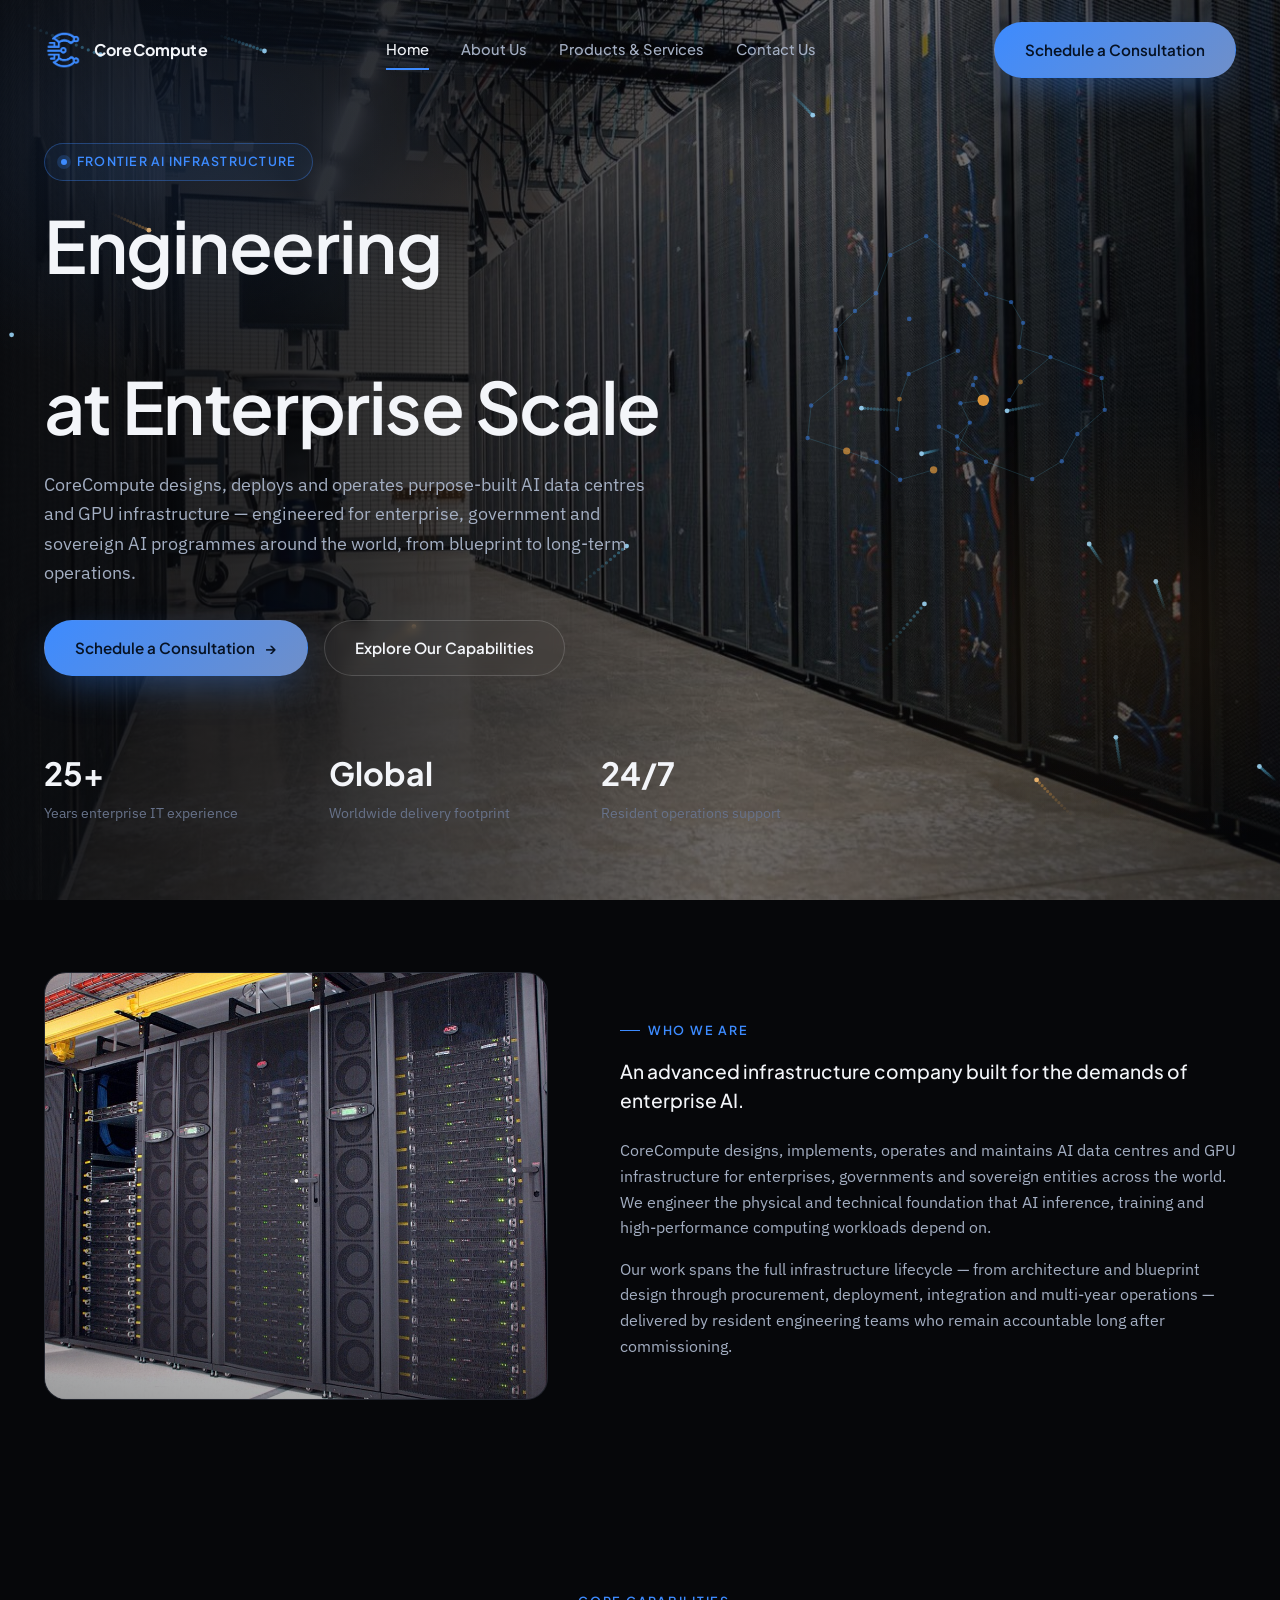
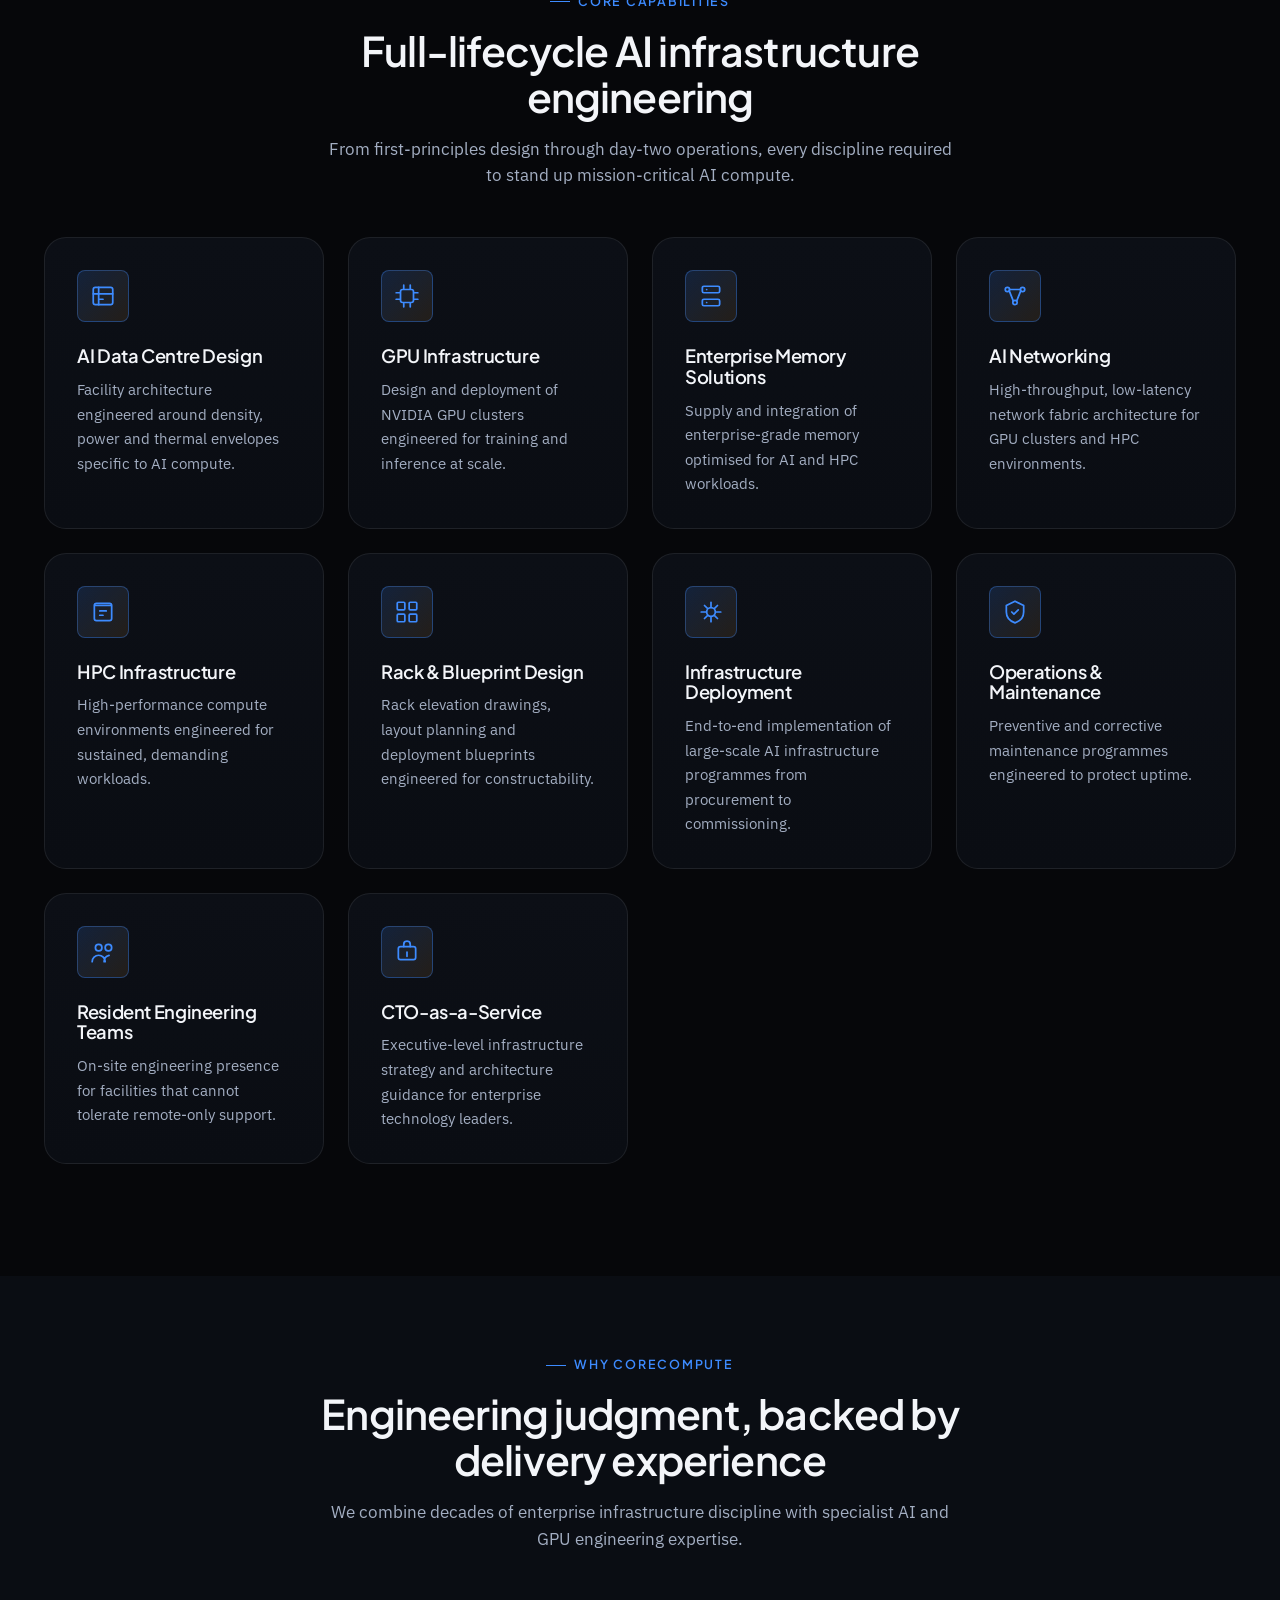
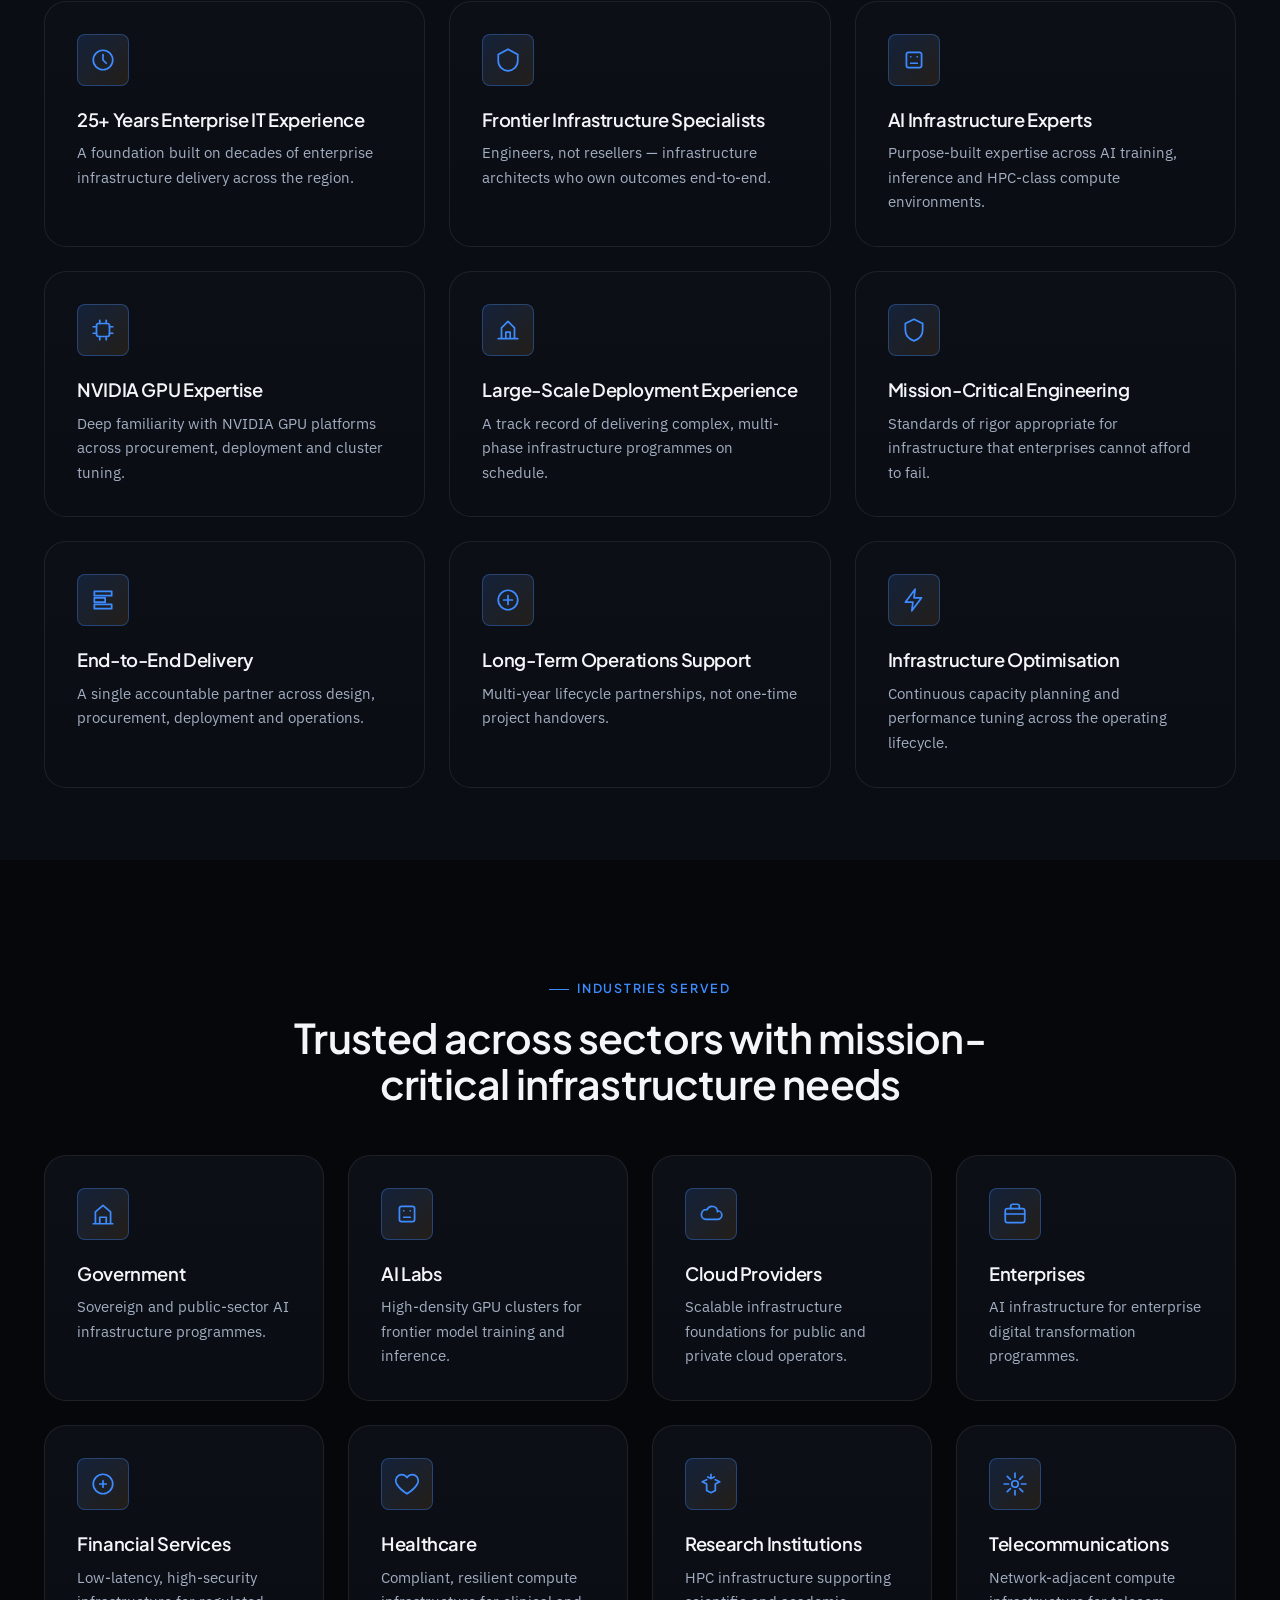
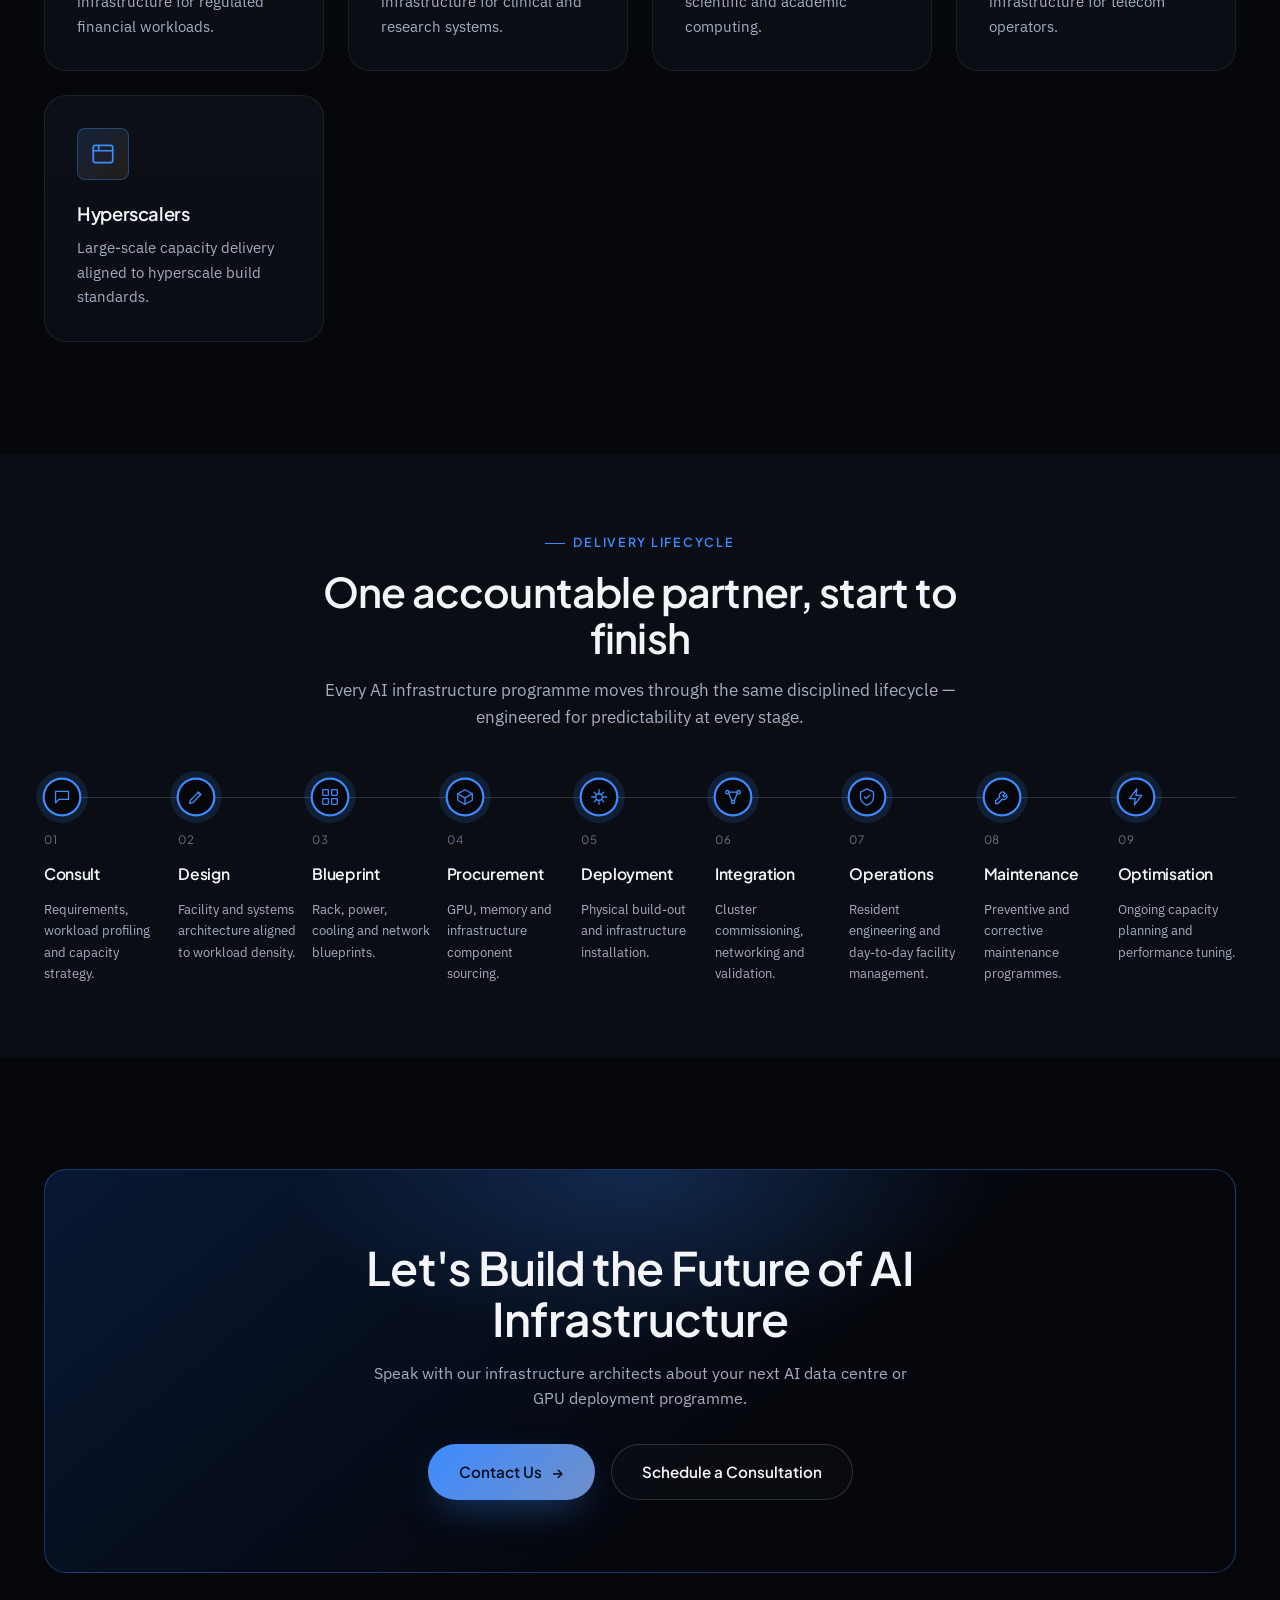
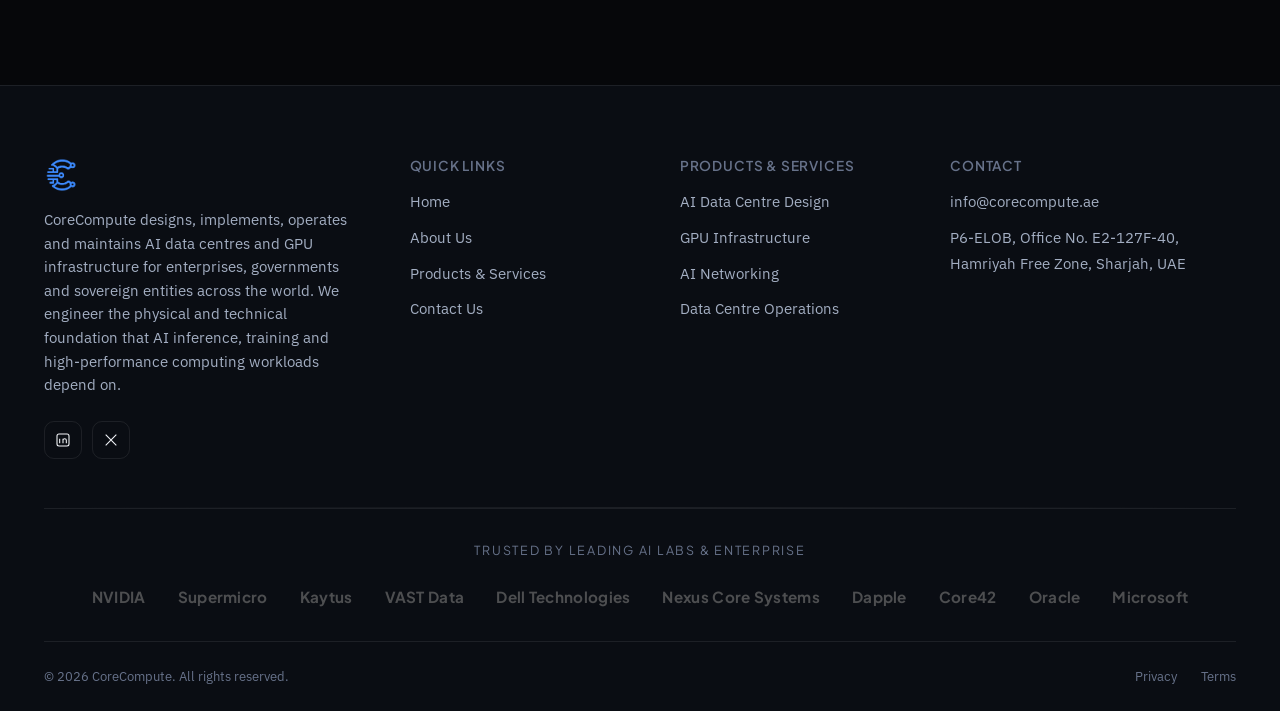
==== commit d08ad49b: "Use the real corecompute.ae logo, recolored to the site's blue/amber theme Replace the hand-drawn SV" ====
--- a/index.html
+++ b/index.html
@@ -41,17 +41,7 @@
   <header class="navbar">
     <div class="container">
       <a href="index.html" class="brand" aria-label="CoreCompute — home">
-        <span class="brand-mark" aria-hidden="true">
-          <svg viewBox="0 0 40 40" width="38" height="38" role="img" focusable="false">
-            <path d="M30.24 12 A13 13 0 1 0 30.24 28" fill="none" stroke="var(--blue-bright)" stroke-width="3.4" stroke-linecap="round"/>
-            <path d="M30.24 12 H35.4" fill="none" stroke="var(--blue-bright)" stroke-width="2.1" stroke-linecap="round"/>
-            <circle cx="35.4" cy="12" r="1.7" fill="var(--accent-ice)"/>
-            <path d="M30.24 28 H33.6 V32" fill="none" stroke="var(--blue-bright)" stroke-width="2.1" stroke-linecap="round" stroke-linejoin="round"/>
-            <circle cx="33.6" cy="32" r="1.7" fill="var(--blue-bright)"/>
-            <path d="M20.6 20 H24.8" fill="none" stroke="var(--blue-steel)" stroke-width="2"/>
-            <circle cx="24.8" cy="20" r="2.1" fill="var(--accent-amber)"/>
-          </svg>
-        </span>
+        <span class="brand-mark"><img src="assets/images/logo-icon.png" alt="CoreCompute" /></span>
         <span class="brand-name">CoreCompute</span>
       </a>
 
@@ -386,17 +376,7 @@
     <div class="container">
       <div class="footer-grid">
         <div class="footer-brand">
-          <span class="brand-mark" aria-hidden="true">
-          <svg viewBox="0 0 40 40" width="38" height="38" role="img" focusable="false">
-            <path d="M30.24 12 A13 13 0 1 0 30.24 28" fill="none" stroke="var(--blue-bright)" stroke-width="3.4" stroke-linecap="round"/>
-            <path d="M30.24 12 H35.4" fill="none" stroke="var(--blue-bright)" stroke-width="2.1" stroke-linecap="round"/>
-            <circle cx="35.4" cy="12" r="1.7" fill="var(--accent-ice)"/>
-            <path d="M30.24 28 H33.6 V32" fill="none" stroke="var(--blue-bright)" stroke-width="2.1" stroke-linecap="round" stroke-linejoin="round"/>
-            <circle cx="33.6" cy="32" r="1.7" fill="var(--blue-bright)"/>
-            <path d="M20.6 20 H24.8" fill="none" stroke="var(--blue-steel)" stroke-width="2"/>
-            <circle cx="24.8" cy="20" r="2.1" fill="var(--accent-amber)"/>
-          </svg>
-        </span>
+          <span class="brand-mark"><img src="assets/images/logo-icon.png" alt="CoreCompute" /></span>
           <p>CoreCompute designs, implements, operates and maintains AI data centres and GPU infrastructure for enterprises, governments and sovereign entities across the world. We engineer the physical and technical foundation that AI inference, training and high-performance computing workloads depend on.</p>
           <div class="footer-social">
             <a href="#" aria-label="LinkedIn"><svg viewBox="0 0 24 24" fill="none" stroke="currentColor" stroke-width="1.6"><rect x="3" y="3" width="18" height="18" rx="3"/><path d="M7 10v7M7 7v.01M12 17v-4.5a2.5 2.5 0 0 1 5 0V17M12 10v7"/></svg></a>
--- a/assets/css/style.css
+++ b/assets/css/style.css
@@ -315,9 +315,10 @@
   flex-shrink: 0;
 }
 
-.brand-mark svg {
+.brand-mark img {
   width: 100%;
   height: 100%;
+  object-fit: contain;
   display: block;
 }
 
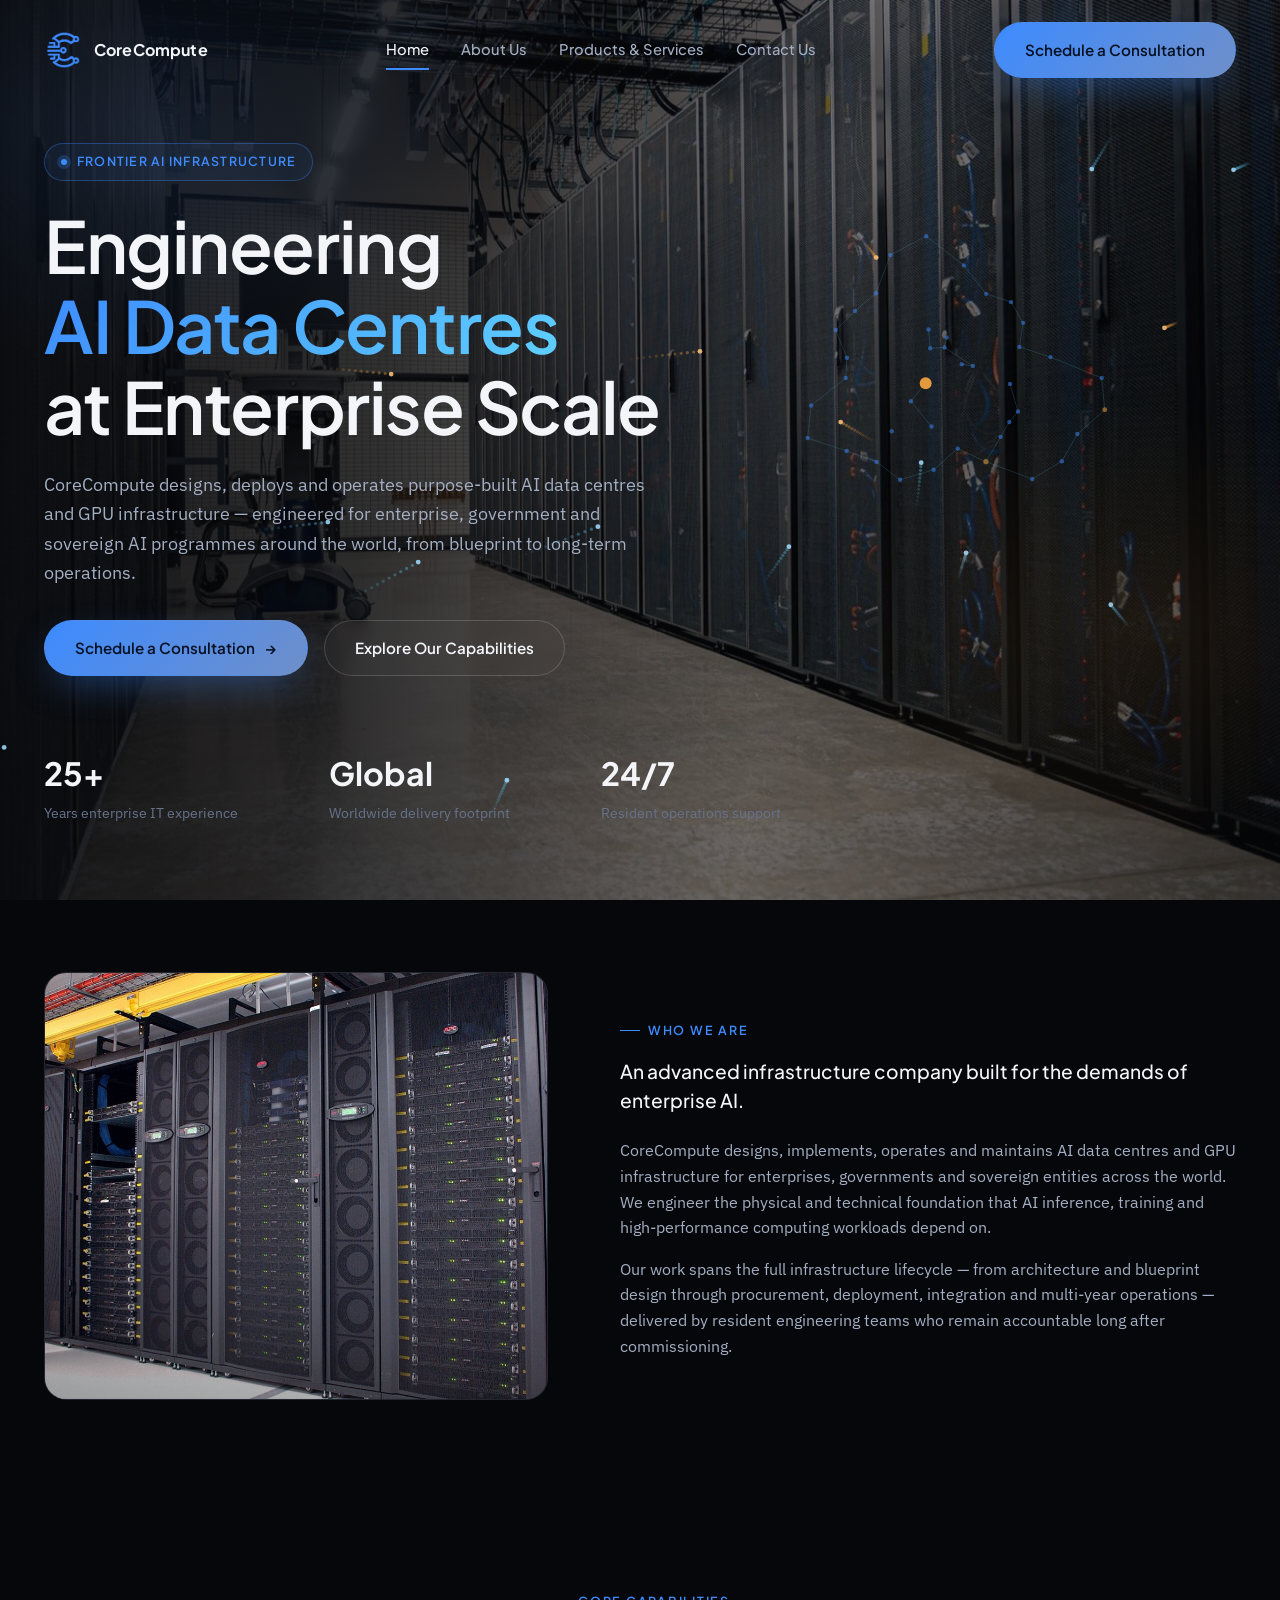
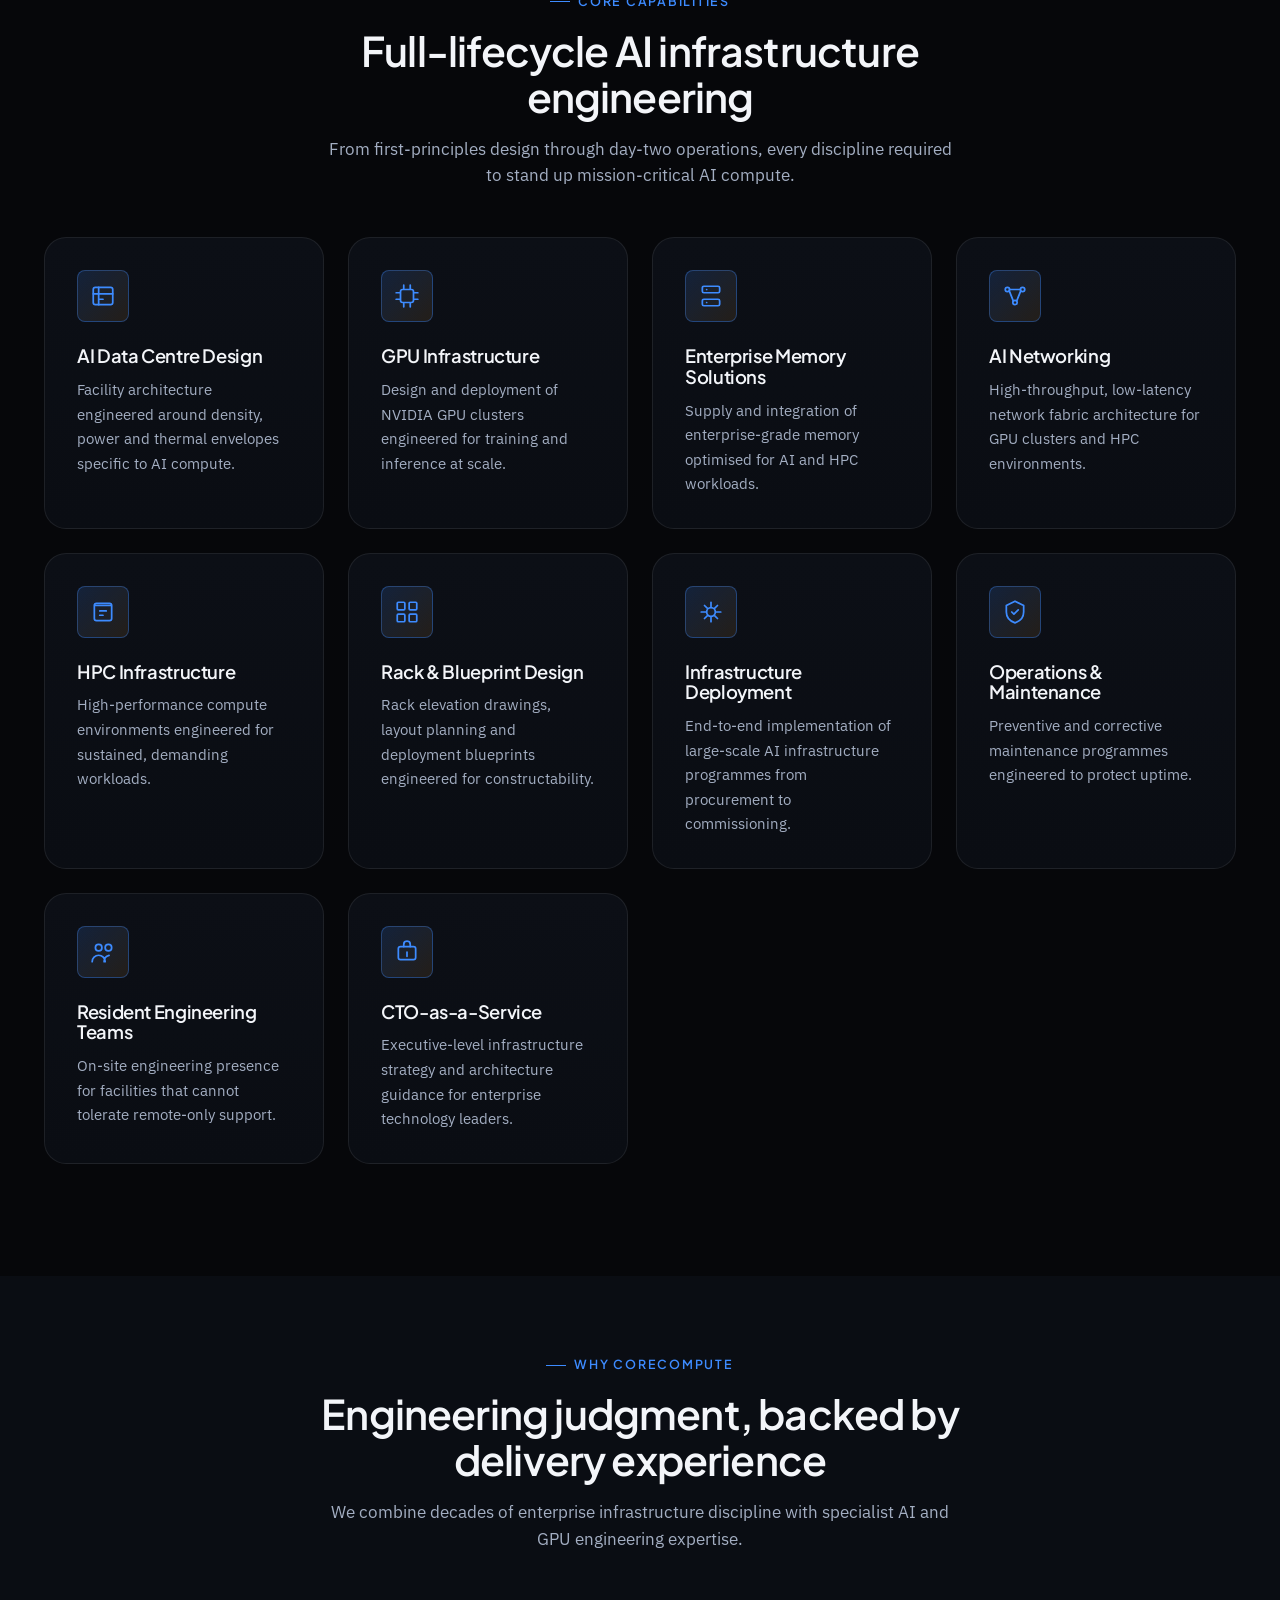
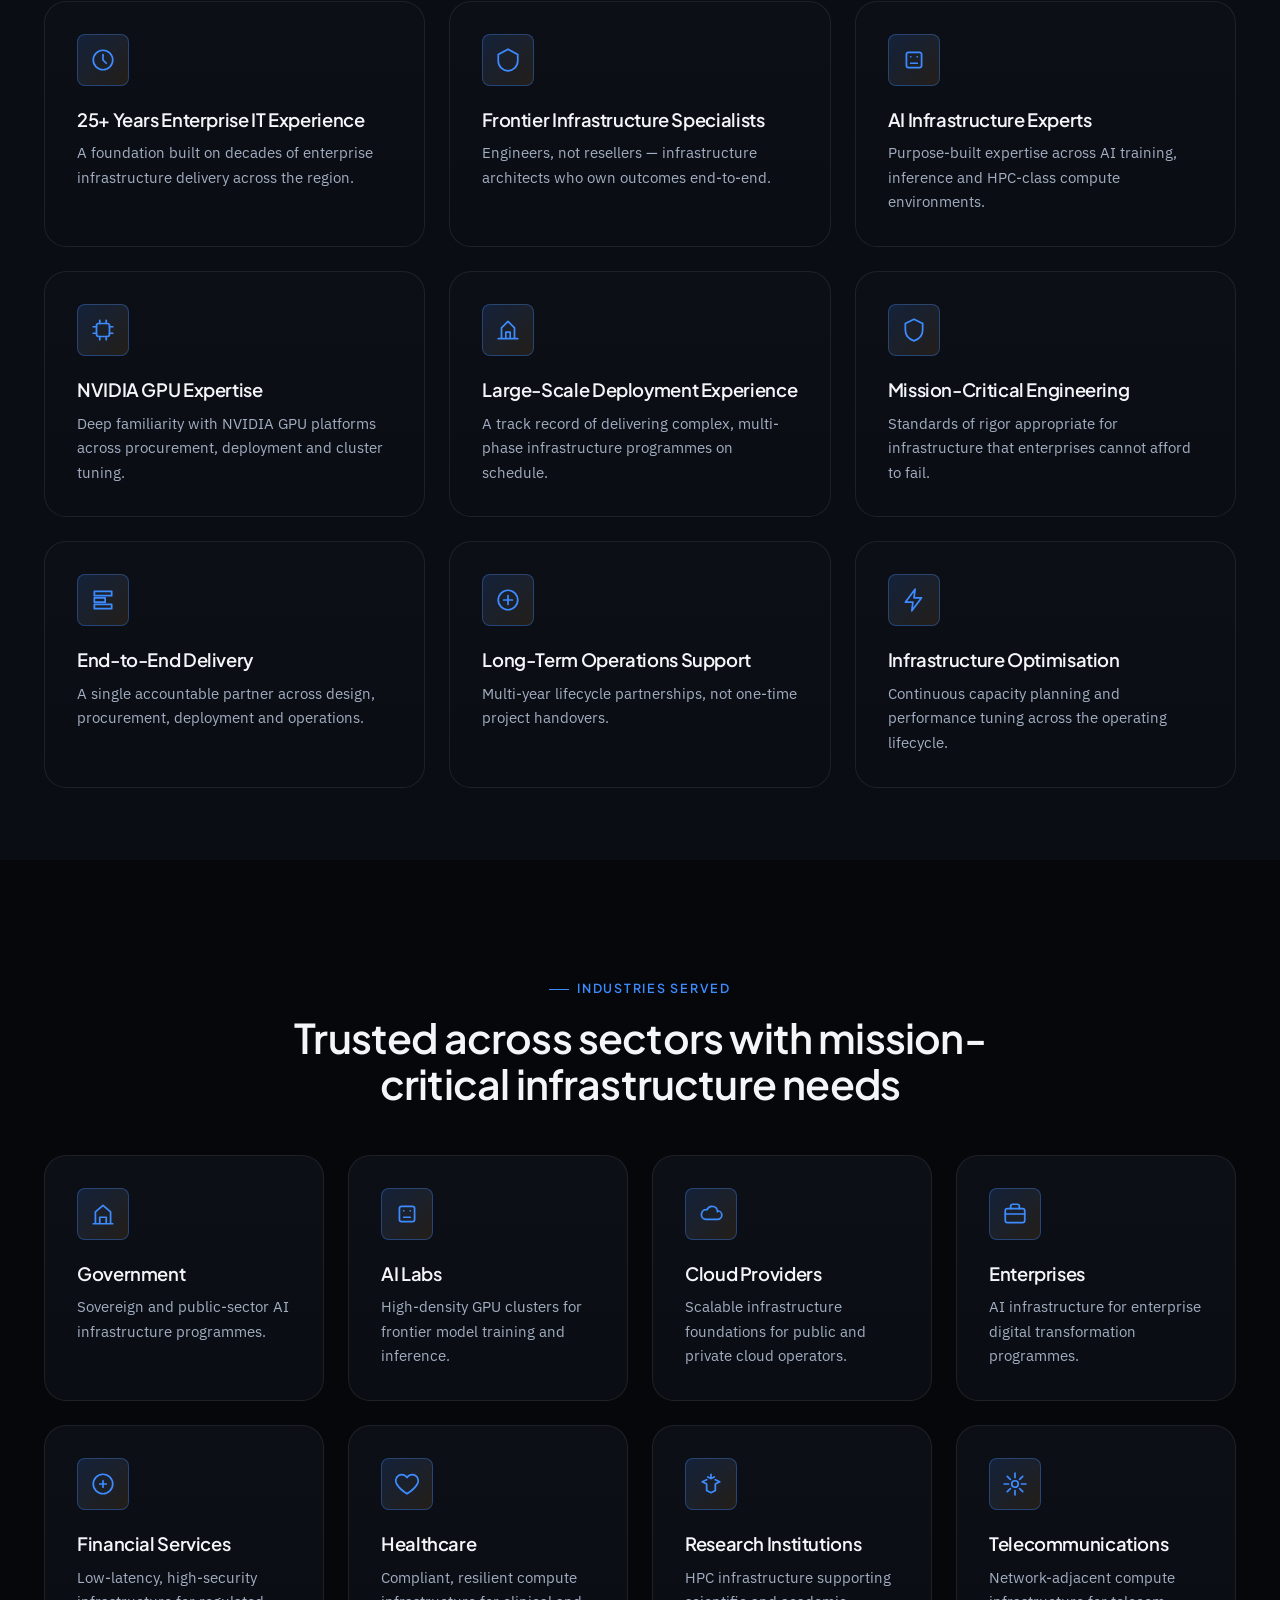
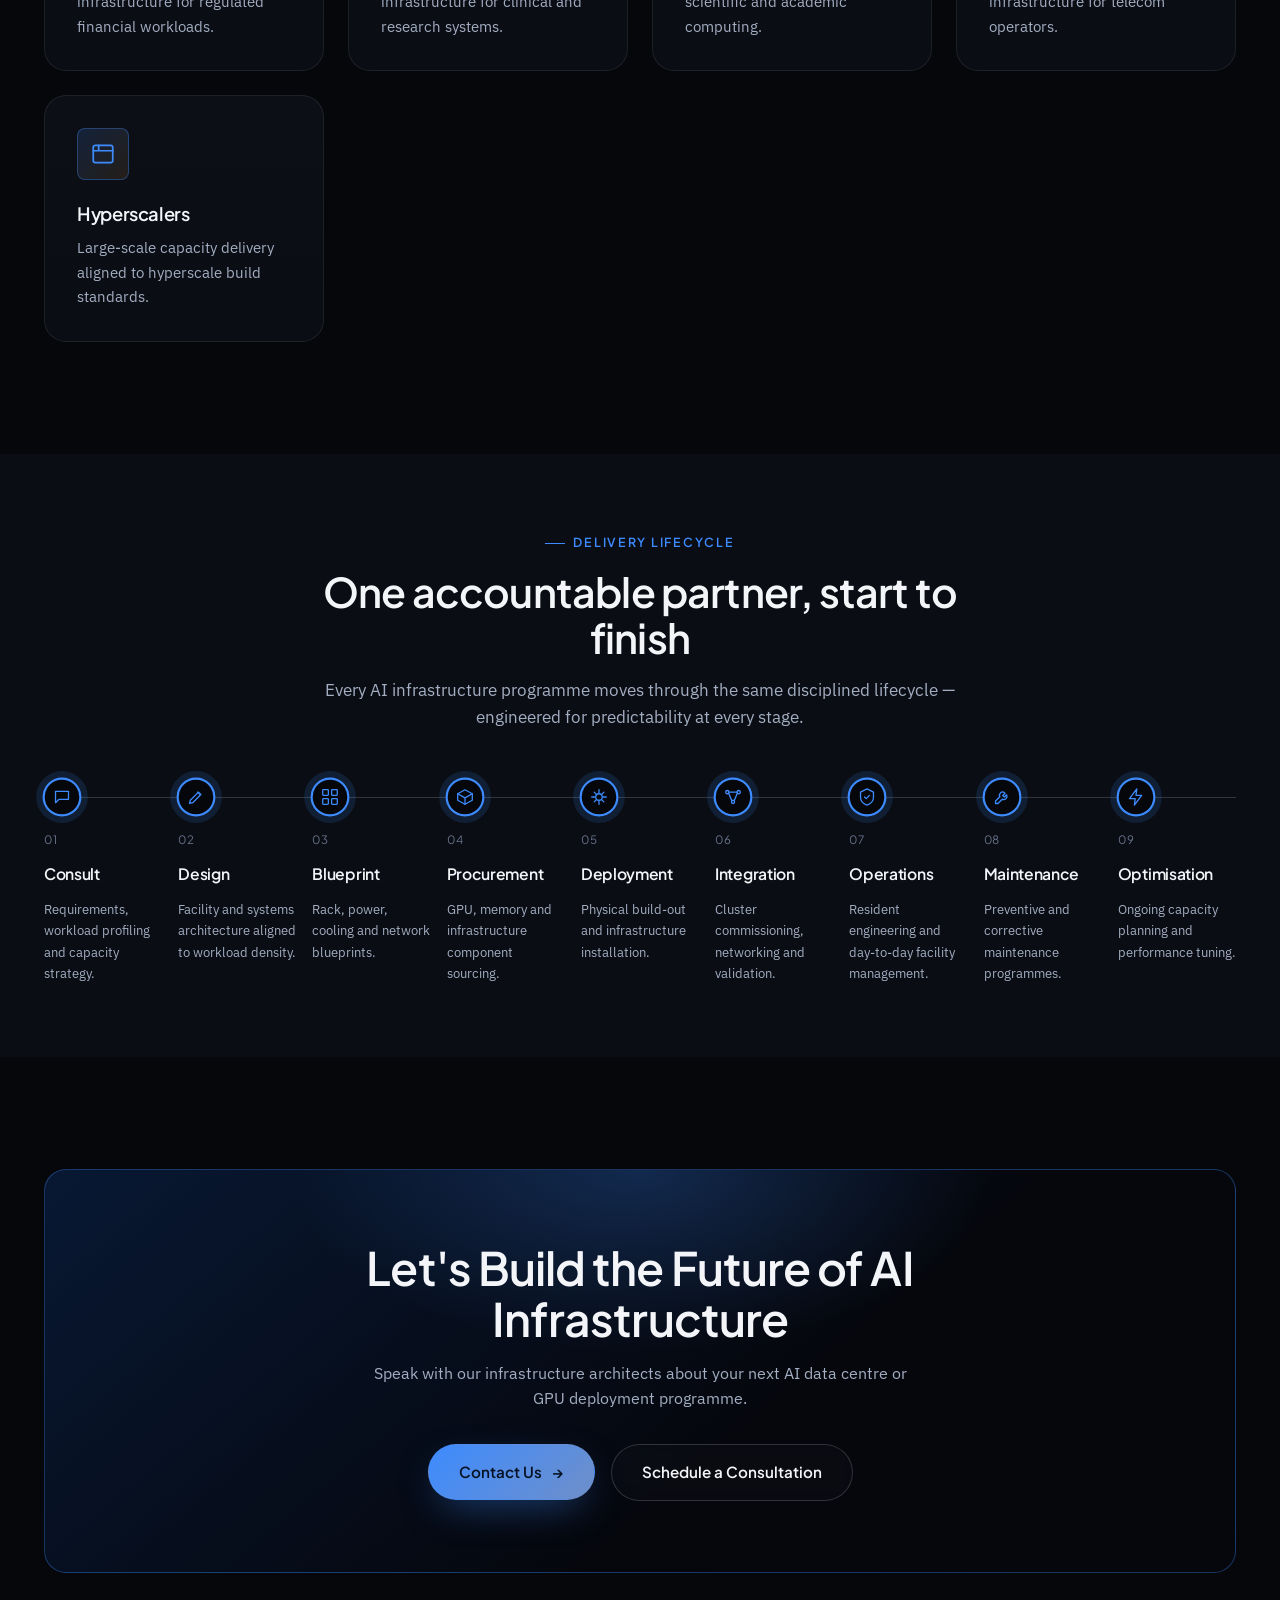
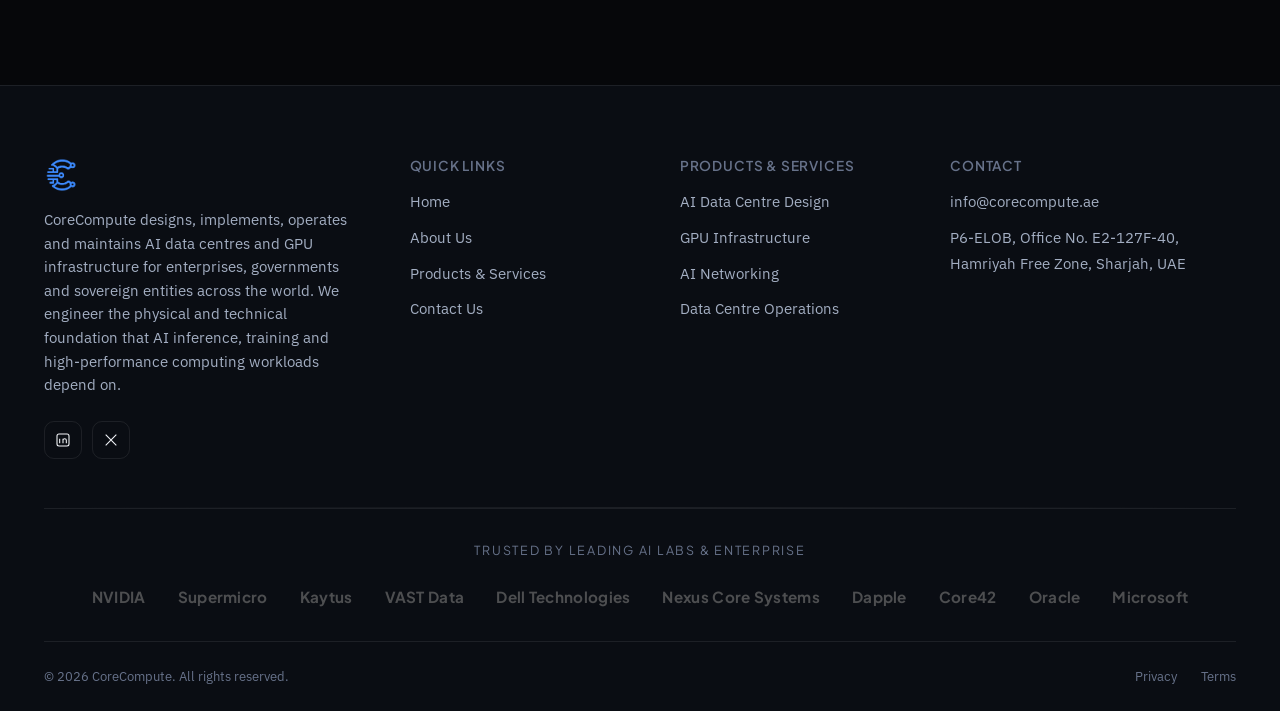
==== commit 710efe5c: "Fix logo-cropping-to-square bug: correct JSON-LD logo field + add og:image schema.org "logo" was poi" ====
--- a/index.html
+++ b/index.html
@@ -11,6 +11,11 @@
   <meta property="og:type" content="website" />
   <meta property="og:title" content="CoreCompute | Engineering AI Infrastructure at Scale" />
   <meta property="og:description" content="An advanced AI infrastructure company designing, deploying and operating enterprise AI data centres and GPU infrastructure worldwide." />
+  <meta property="og:image" content="assets/images/og-image.png" />
+  <meta property="og:image:width" content="1200" />
+  <meta property="og:image:height" content="630" />
+  <meta name="twitter:card" content="summary_large_image" />
+  <meta name="twitter:image" content="assets/images/og-image.png" />
 
   <link rel="preconnect" href="https://fonts.googleapis.com" />
   <link rel="preconnect" href="https://fonts.gstatic.com" crossorigin />
@@ -23,7 +28,7 @@
     "@type": "Organization",
     "name": "CoreCompute",
     "url": "https://www.corecompute.example/",
-    "logo": "assets/images/logo-mark.png",
+    "logo": "assets/images/logo-icon.png",
     "description": "Advanced AI infrastructure company specializing in AI data centre design, GPU infrastructure and enterprise AI operations.",
     "address": {
       "@type": "PostalAddress",
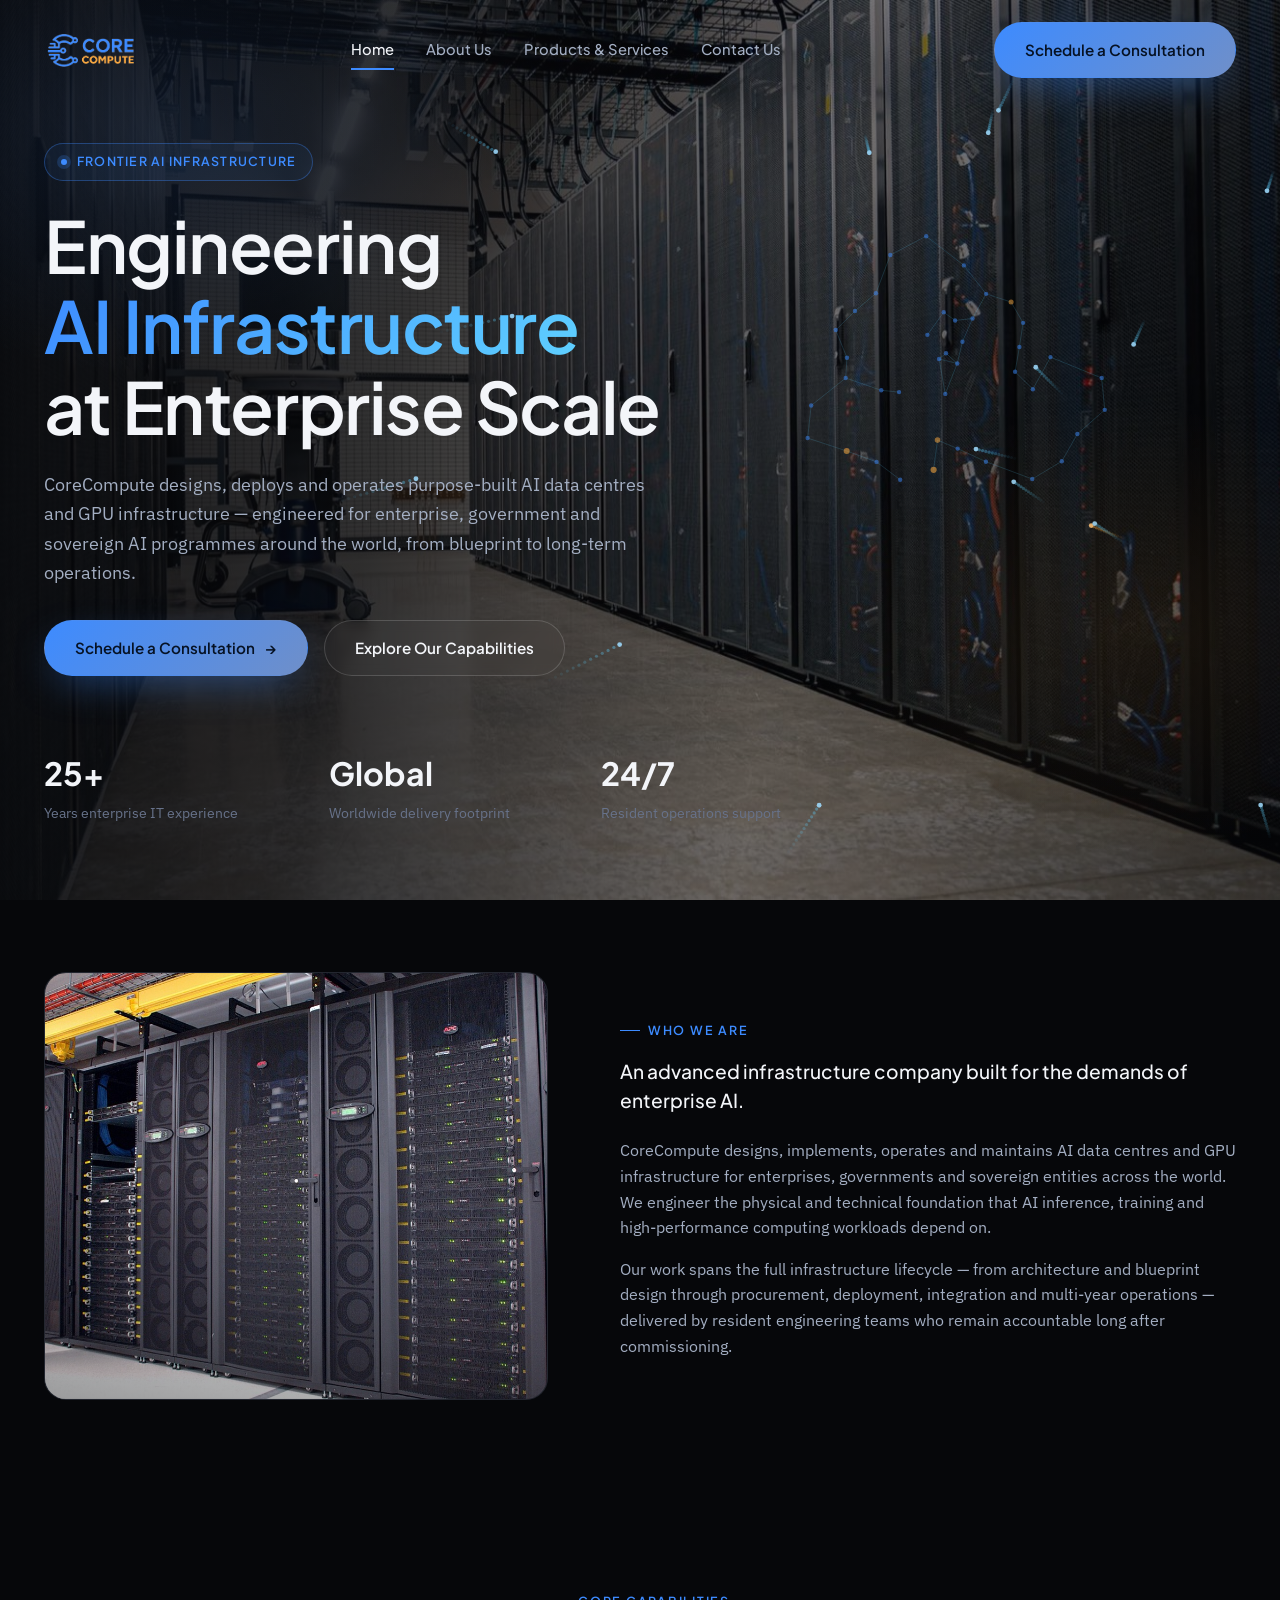
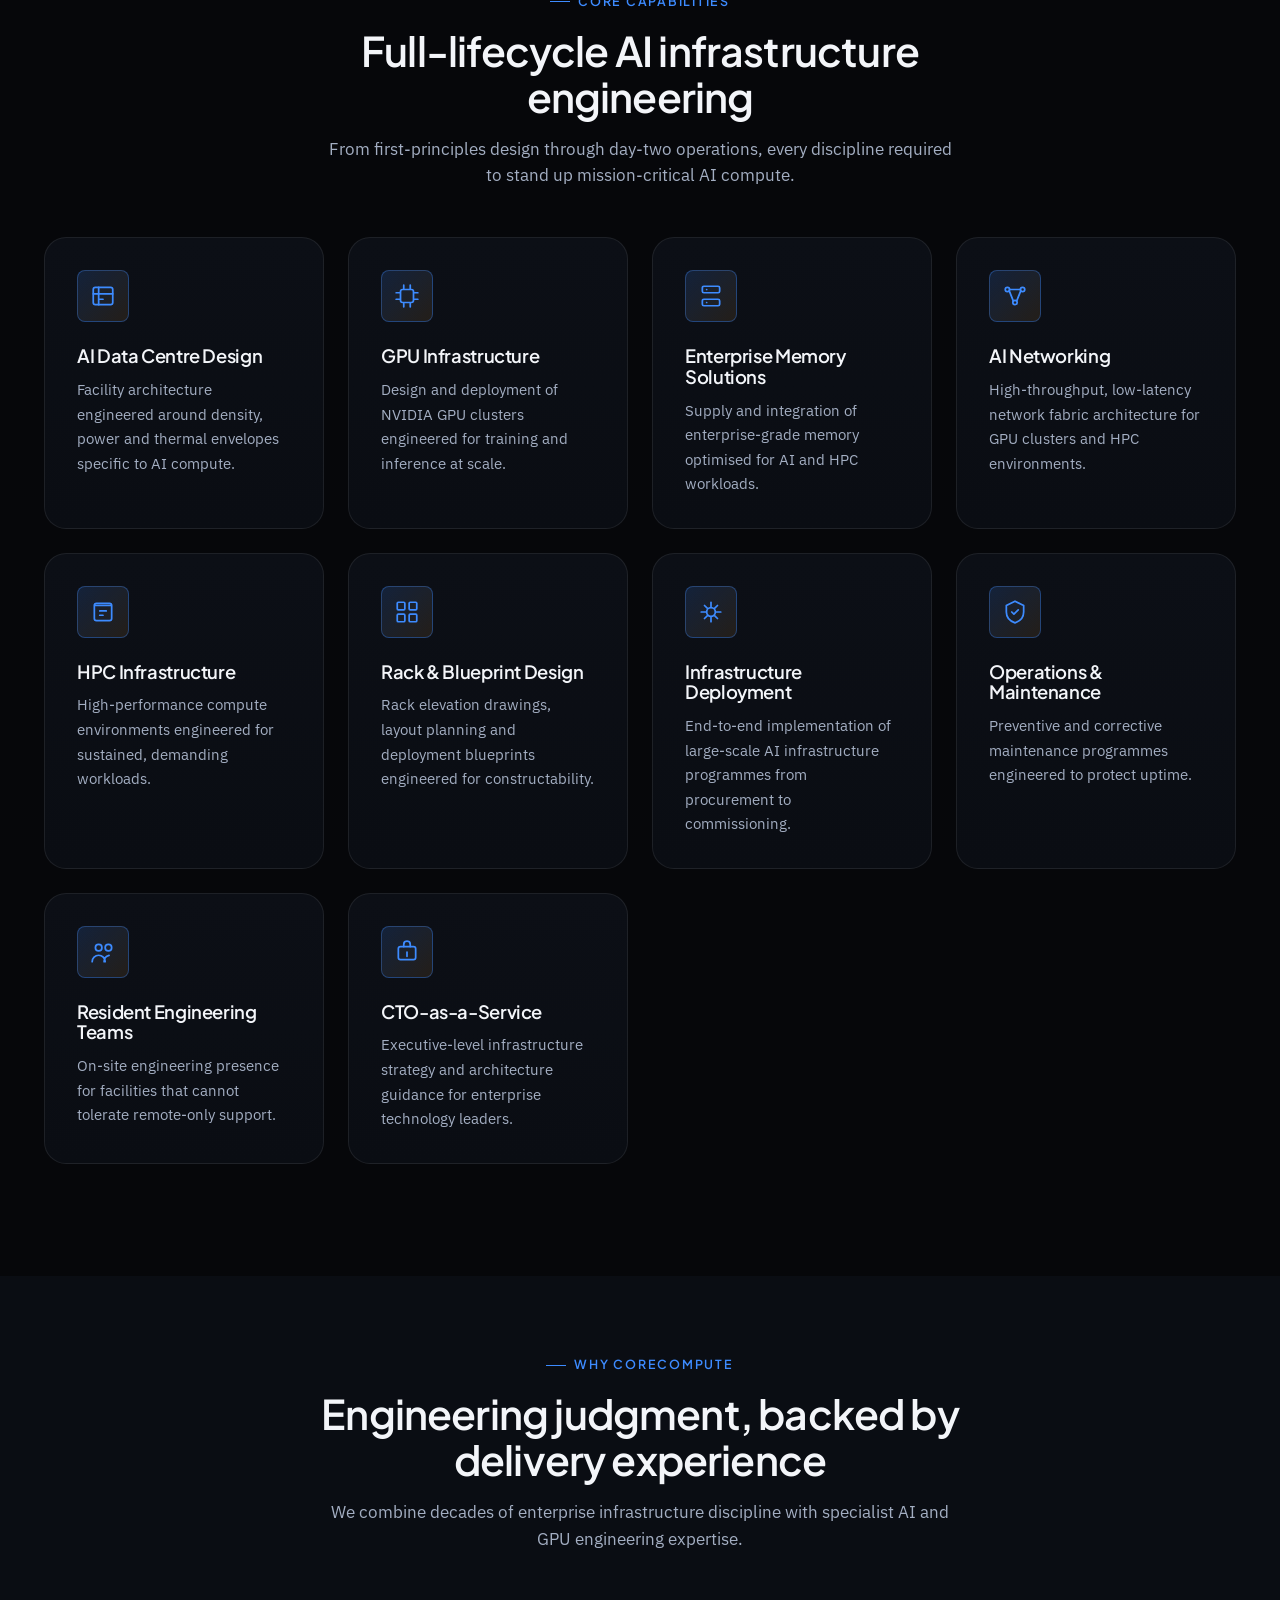
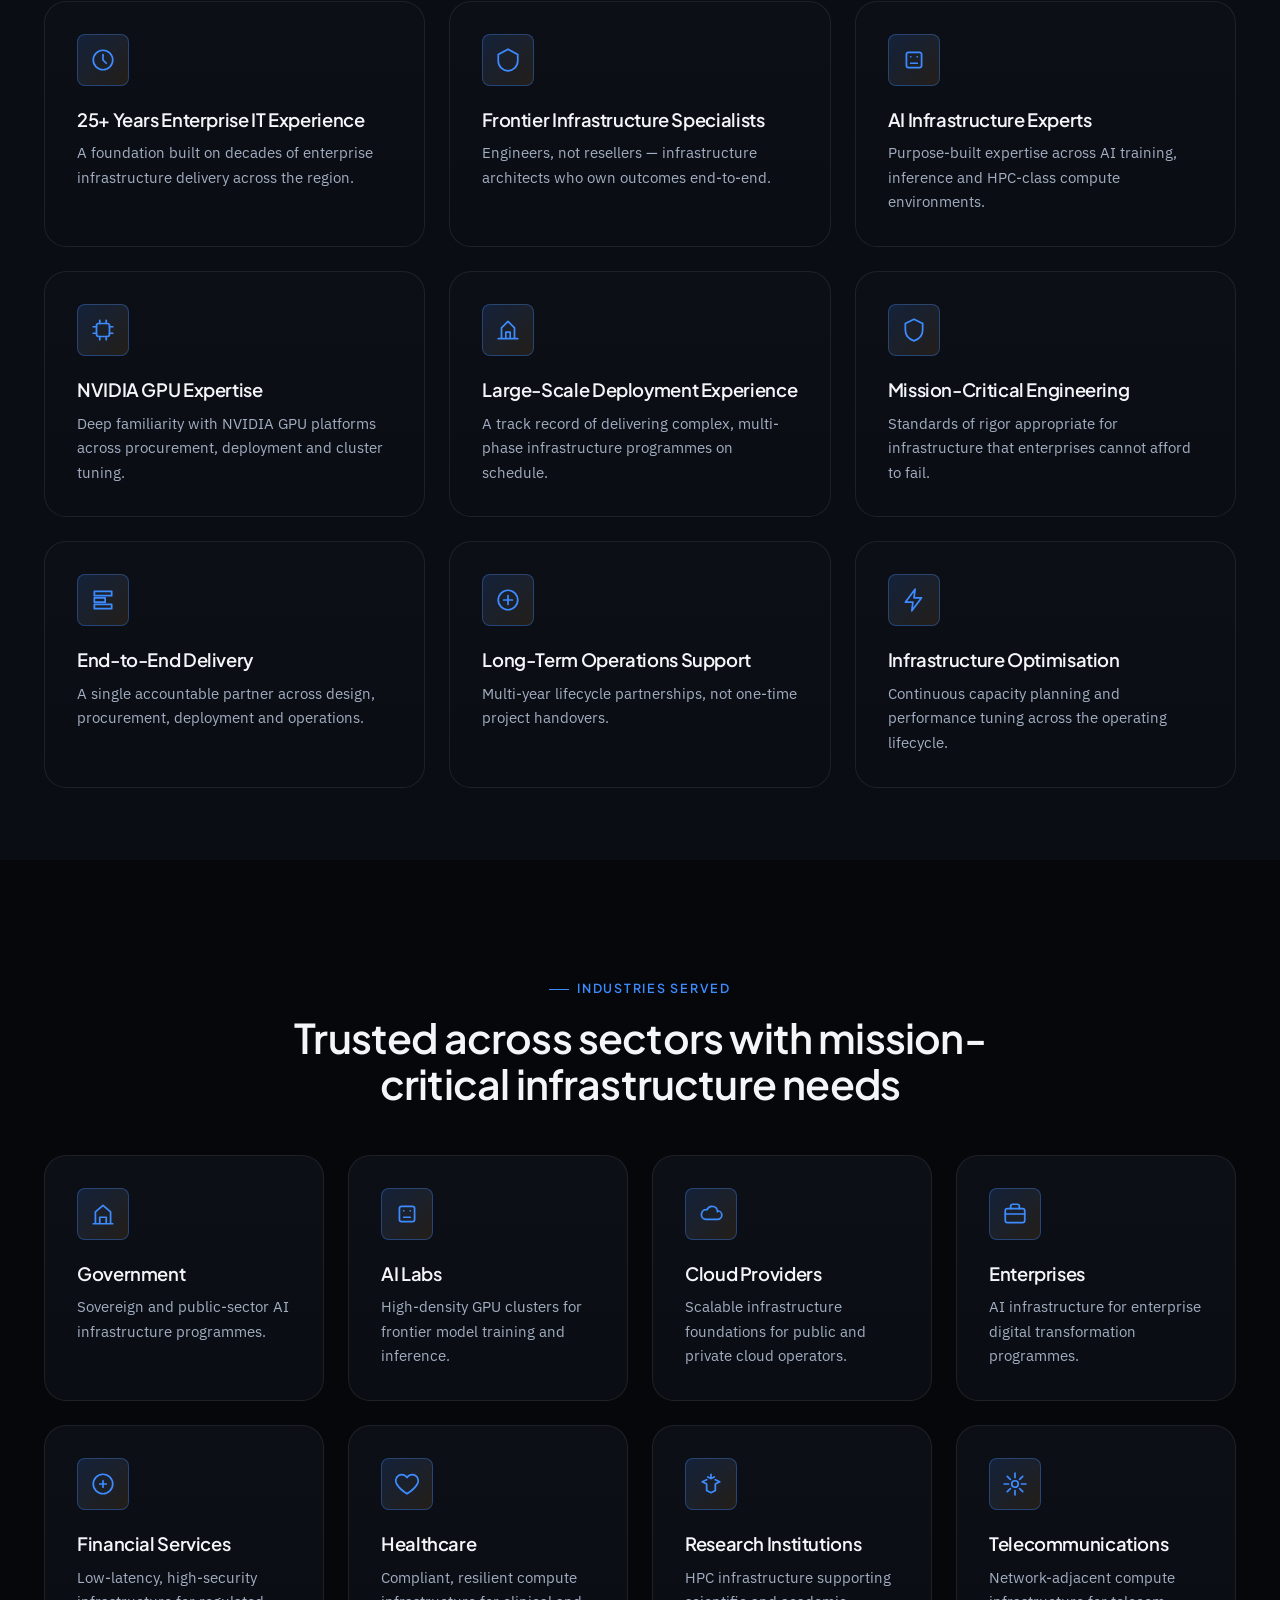
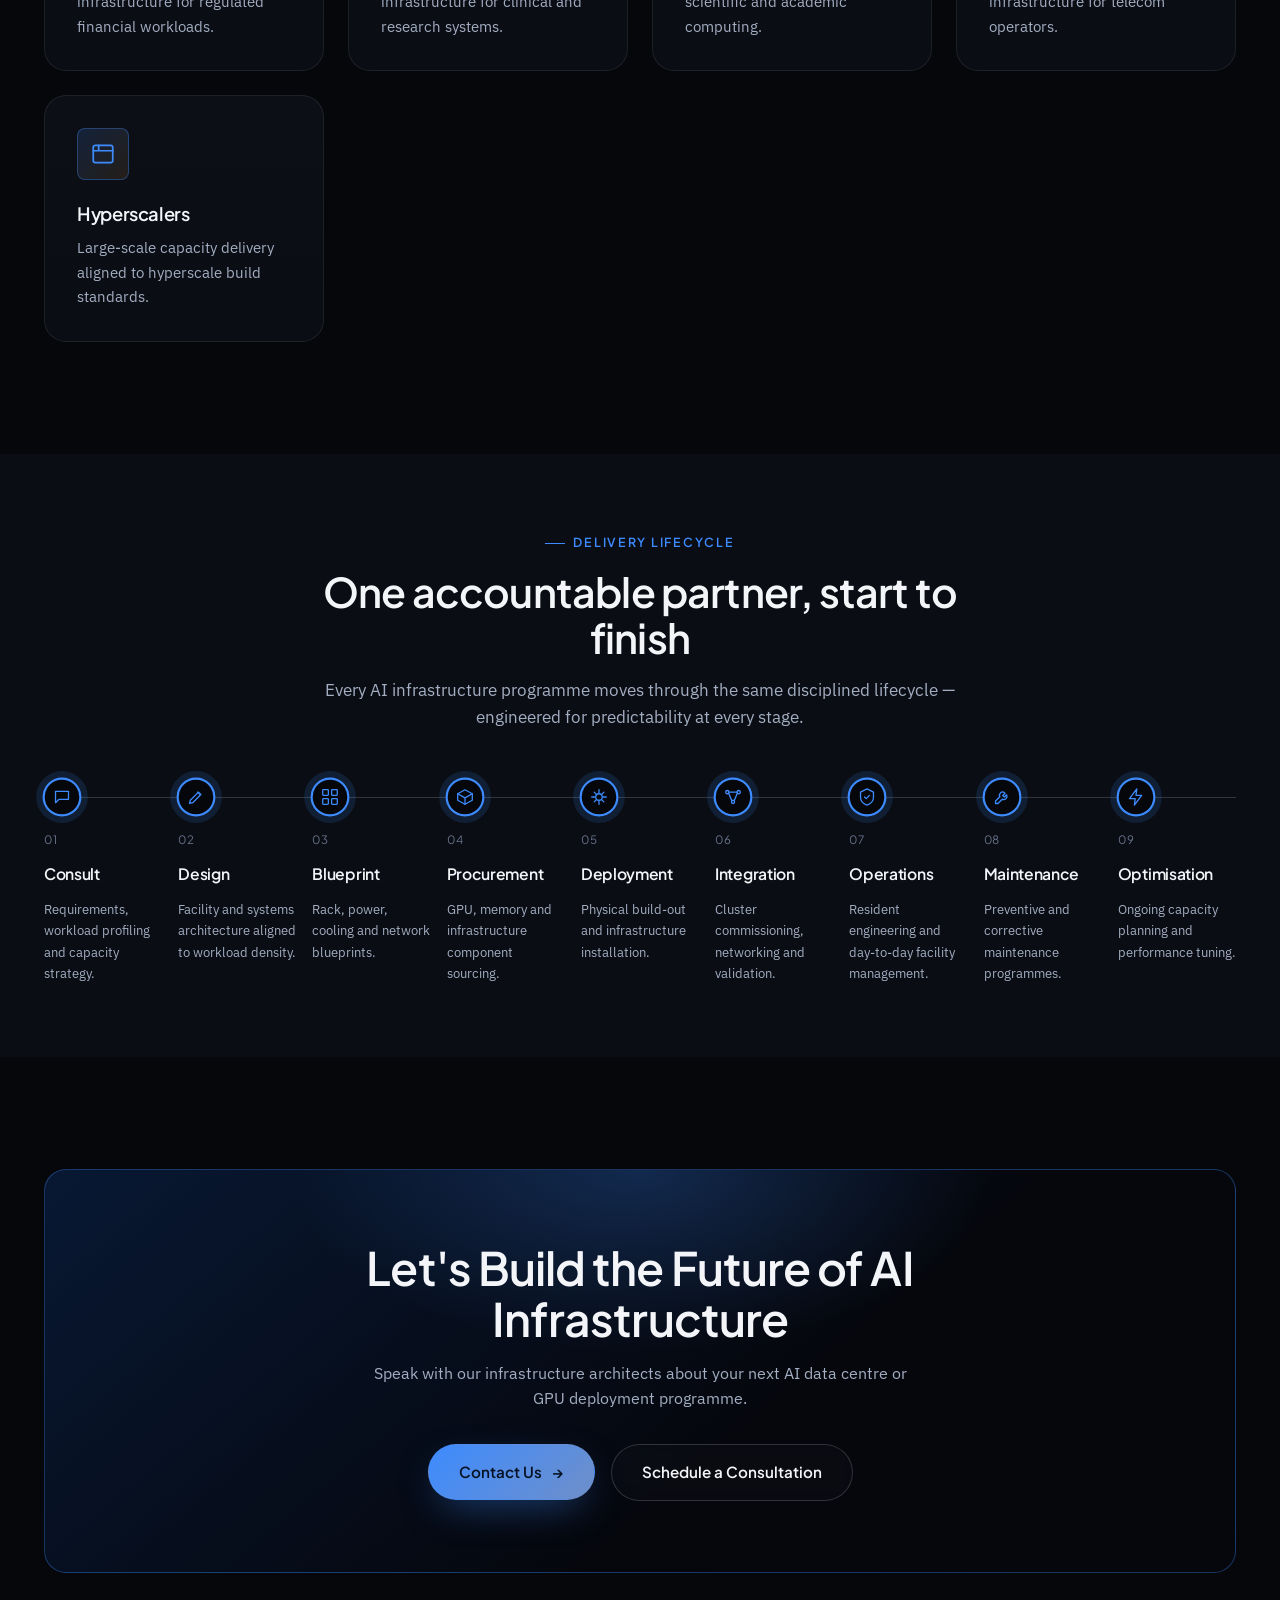
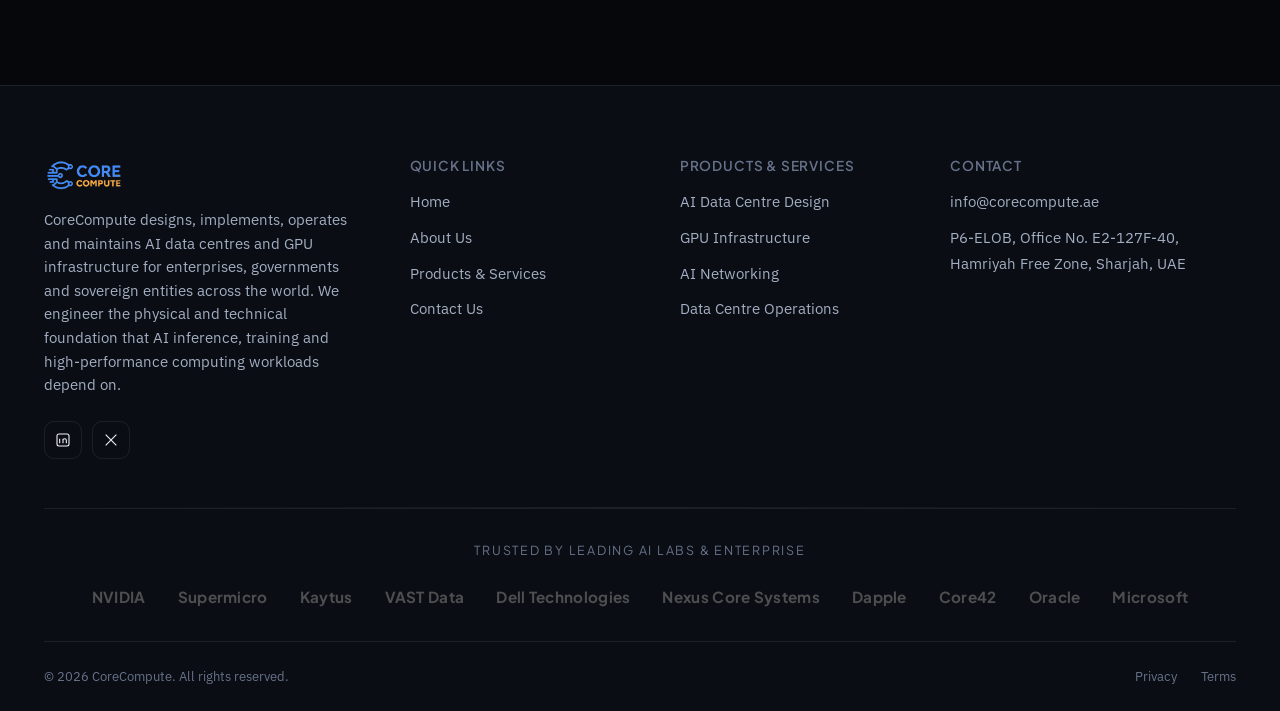
==== commit 23a3eef5: "Show the full CORE/COMPUTE wordmark lockup in the nav/footer, not just the icon Nav previously paire" ====
--- a/index.html
+++ b/index.html
@@ -46,8 +46,7 @@
   <header class="navbar">
     <div class="container">
       <a href="index.html" class="brand" aria-label="CoreCompute — home">
-        <span class="brand-mark"><img src="assets/images/logo-icon.png" alt="CoreCompute" /></span>
-        <span class="brand-name">CoreCompute</span>
+        <span class="brand-mark"><img src="assets/images/logo-mark.png" alt="CoreCompute" /></span>
       </a>
 
       <nav class="nav-links" id="nav-links">
@@ -381,7 +380,7 @@
     <div class="container">
       <div class="footer-grid">
         <div class="footer-brand">
-          <span class="brand-mark"><img src="assets/images/logo-icon.png" alt="CoreCompute" /></span>
+          <span class="brand-mark"><img src="assets/images/logo-mark.png" alt="CoreCompute" /></span>
           <p>CoreCompute designs, implements, operates and maintains AI data centres and GPU infrastructure for enterprises, governments and sovereign entities across the world. We engineer the physical and technical foundation that AI inference, training and high-performance computing workloads depend on.</p>
           <div class="footer-social">
             <a href="#" aria-label="LinkedIn"><svg viewBox="0 0 24 24" fill="none" stroke="currentColor" stroke-width="1.6"><rect x="3" y="3" width="18" height="18" rx="3"/><path d="M7 10v7M7 7v.01M12 17v-4.5a2.5 2.5 0 0 1 5 0V17M12 10v7"/></svg></a>
--- a/assets/css/style.css
+++ b/assets/css/style.css
@@ -309,32 +309,25 @@
 .brand-mark {
   display: flex;
   align-items: center;
-  justify-content: center;
-  width: 38px;
-  height: 38px;
+  height: 40px;
+  width: auto;
   flex-shrink: 0;
 }
 
 .brand-mark img {
-  width: 100%;
   height: 100%;
+  width: auto;
   object-fit: contain;
   display: block;
 }
 
 .footer-brand .brand-mark {
-  width: 34px;
   height: 34px;
-  margin-bottom: 4px;
+  margin-bottom: 6px;
 }
 
 .brand-name {
-  font-family: var(--font-display);
-  font-weight: 700;
-  font-size: 1rem;
-  letter-spacing: 0.01em;
-  color: var(--text-primary);
-  display: inline-block;
+  display: none;
 }
 
 .nav-links {
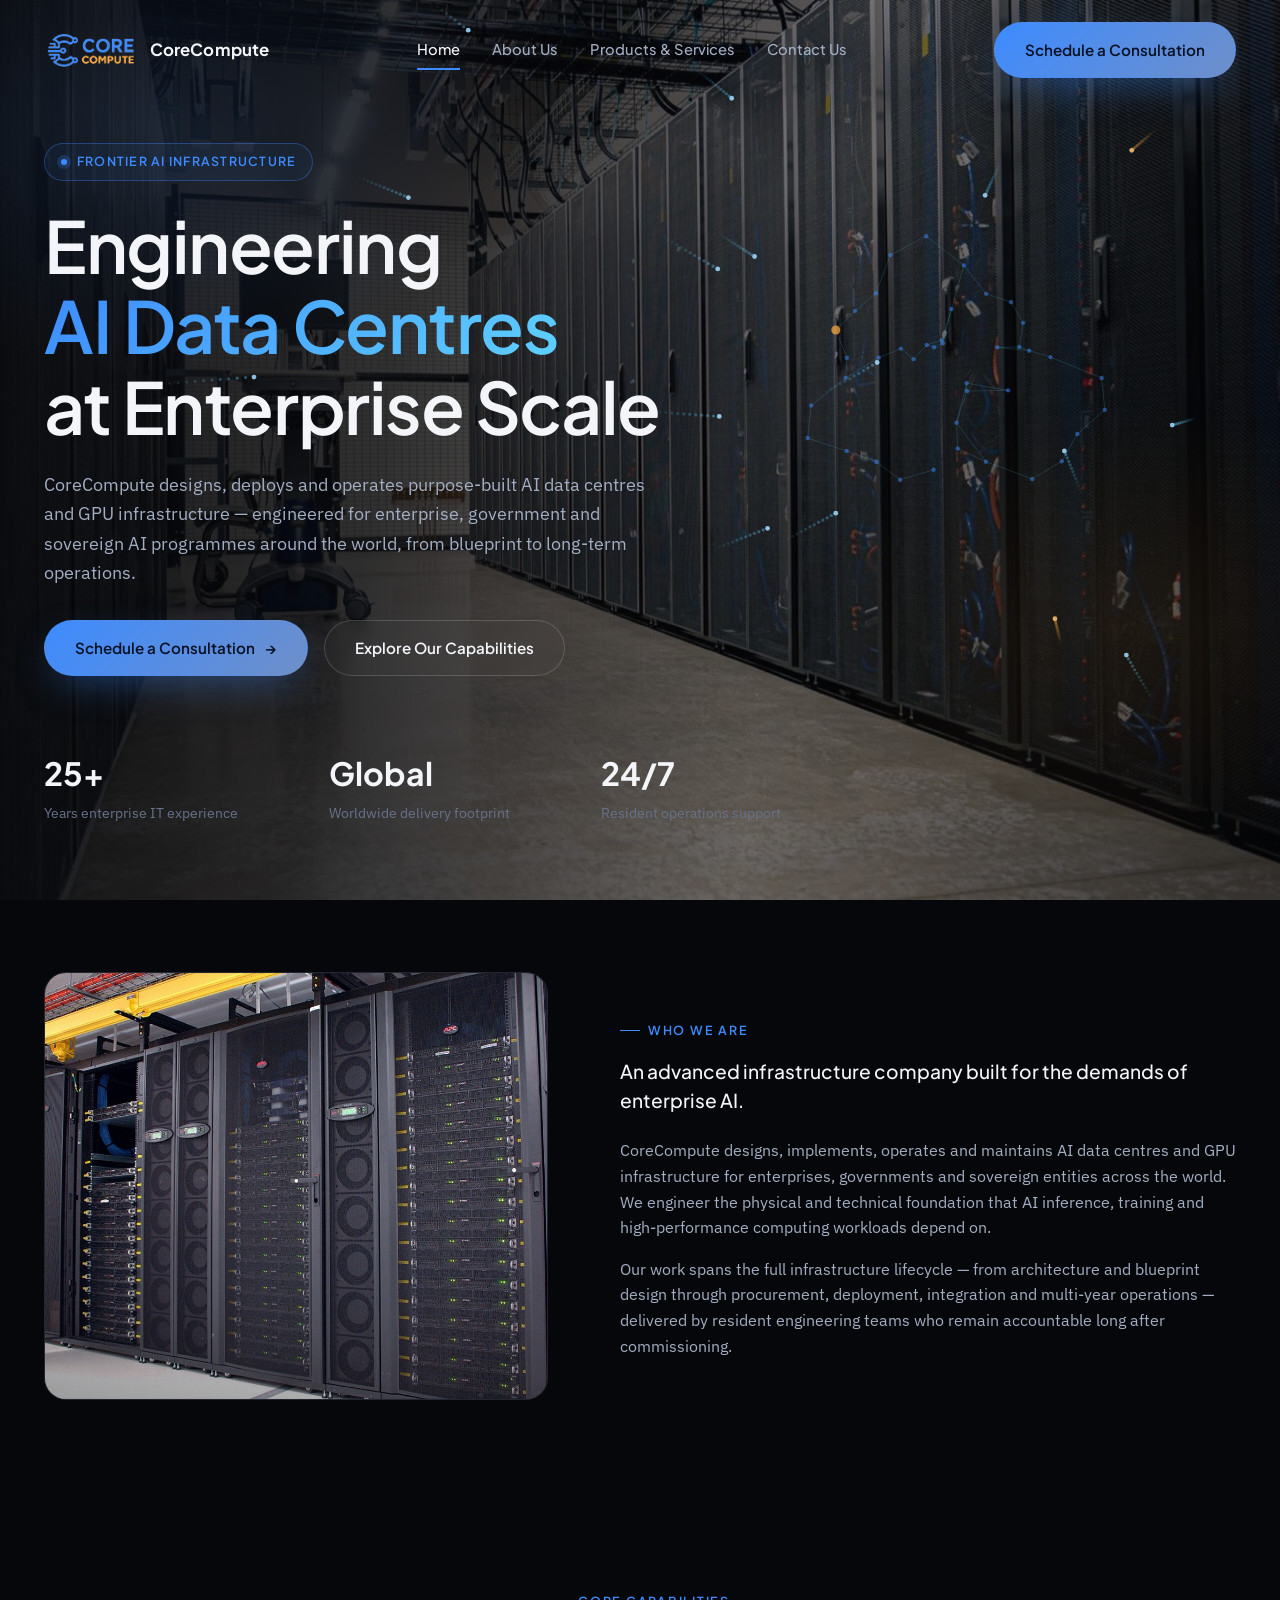
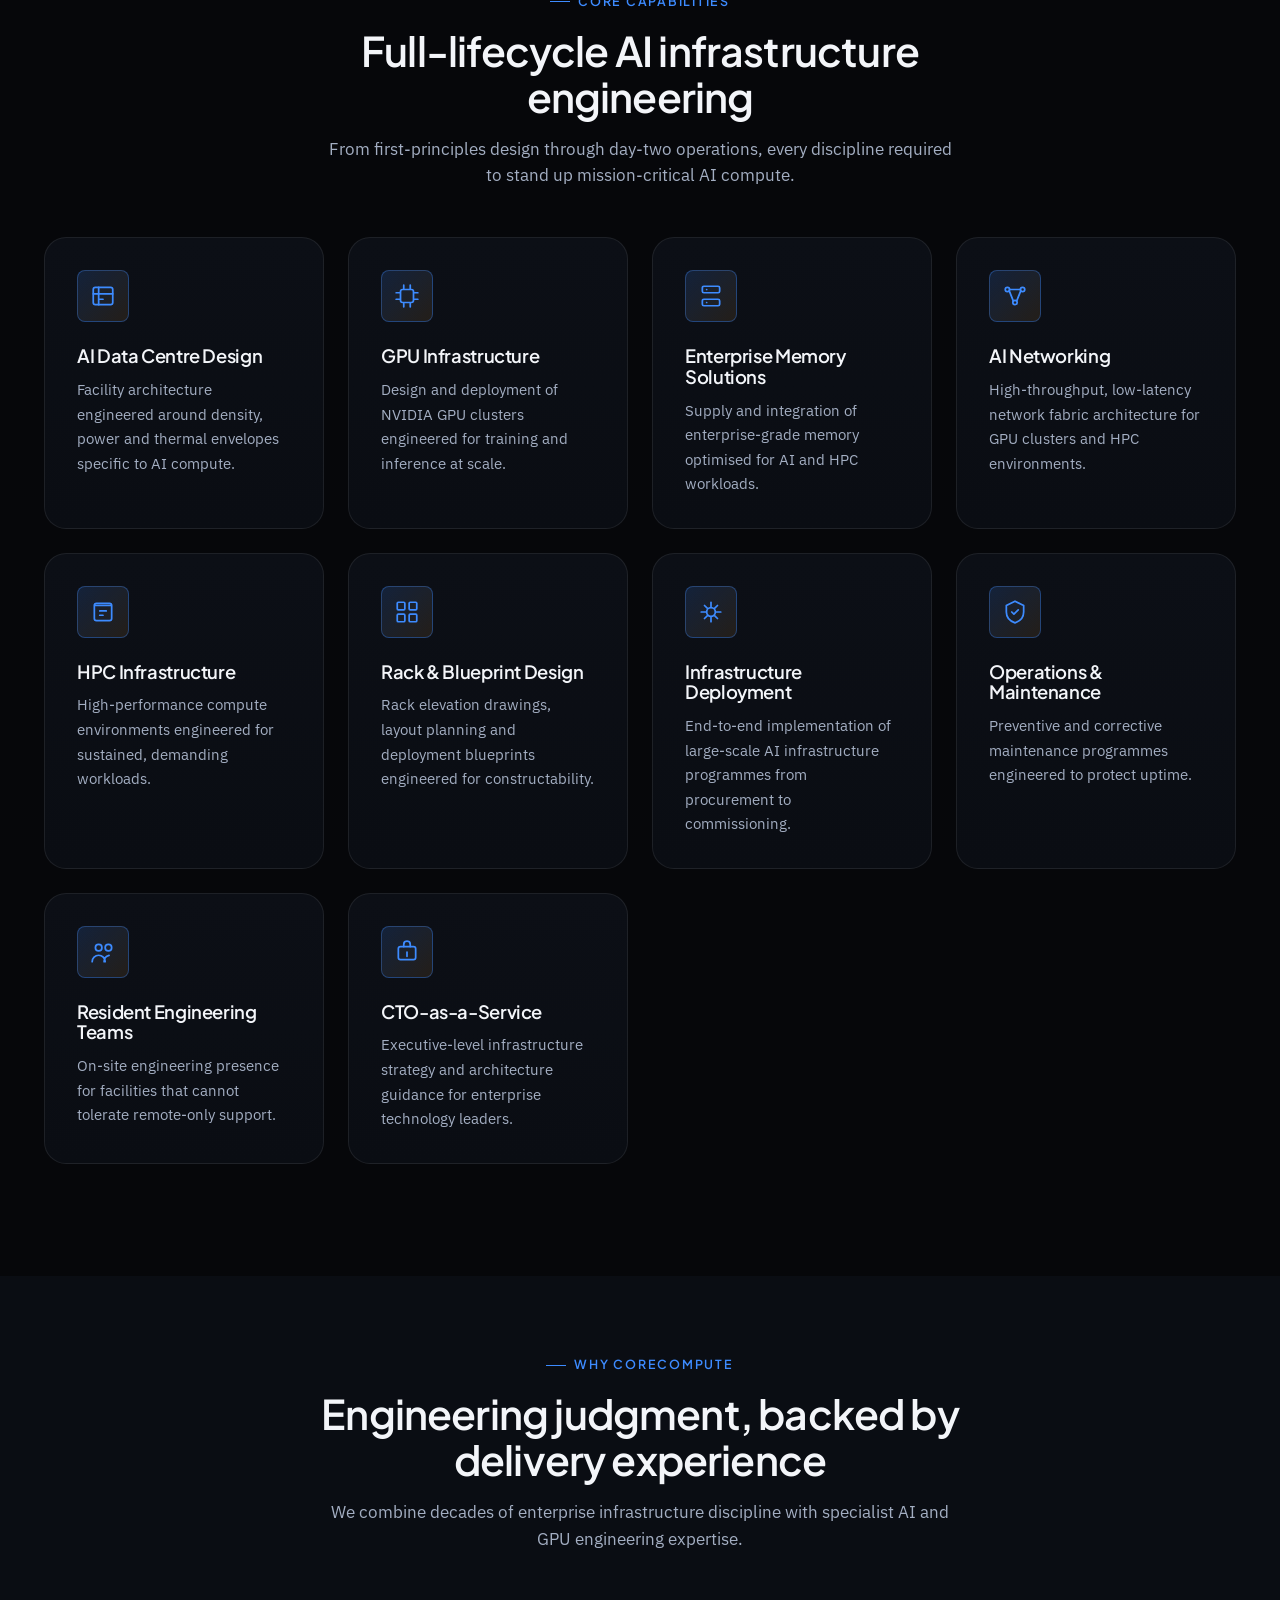
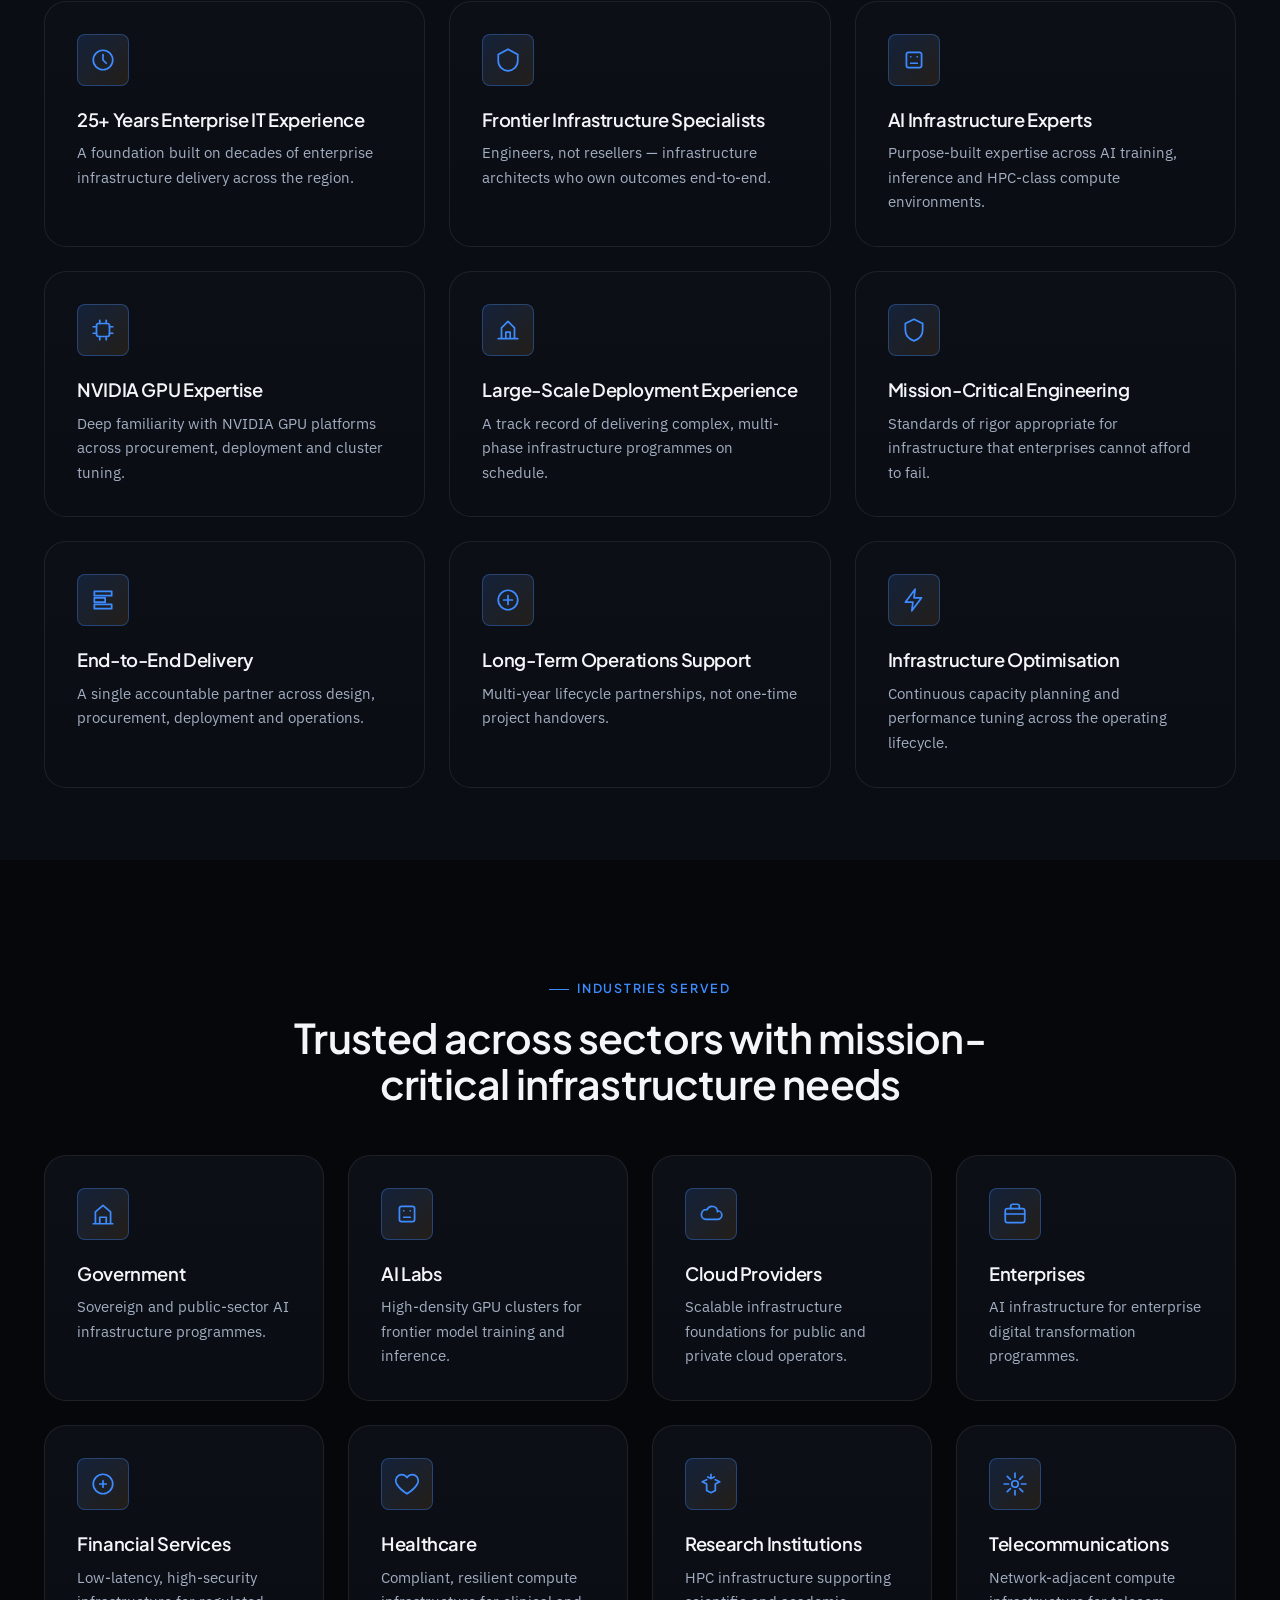
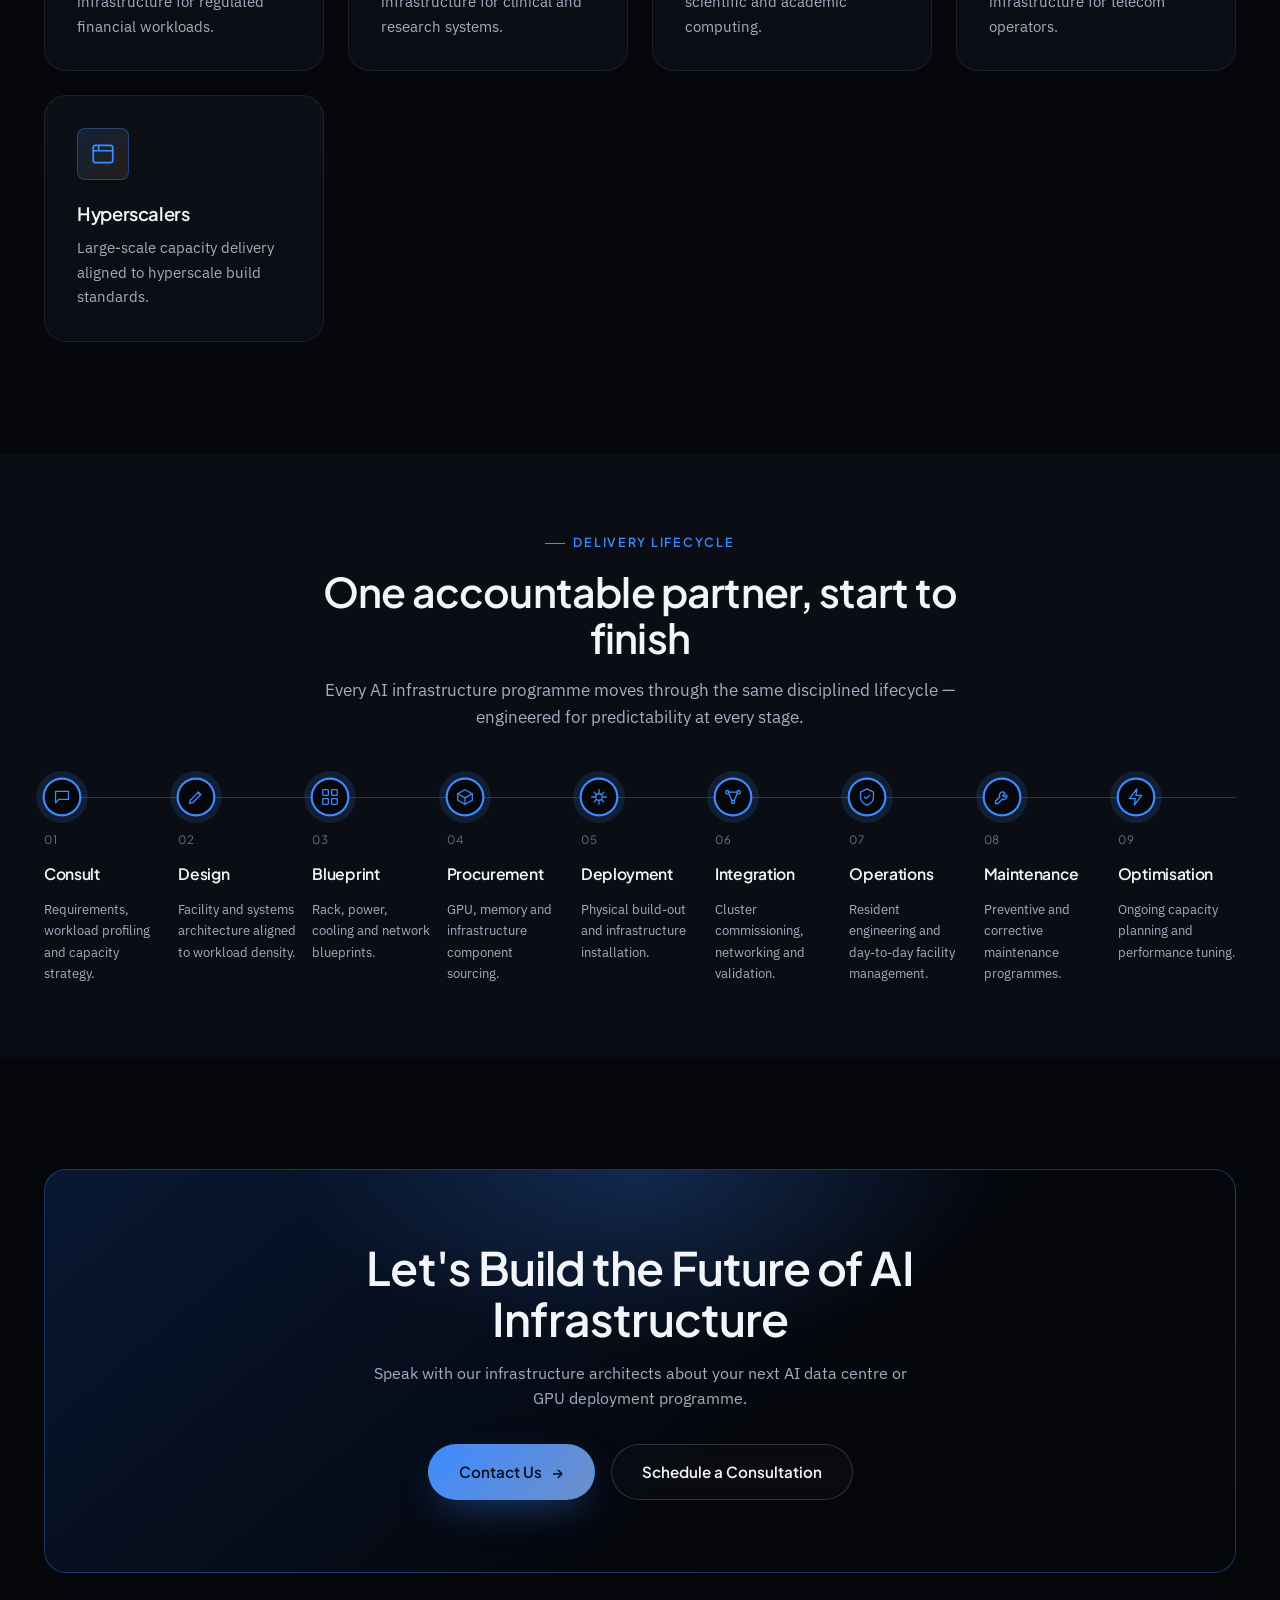
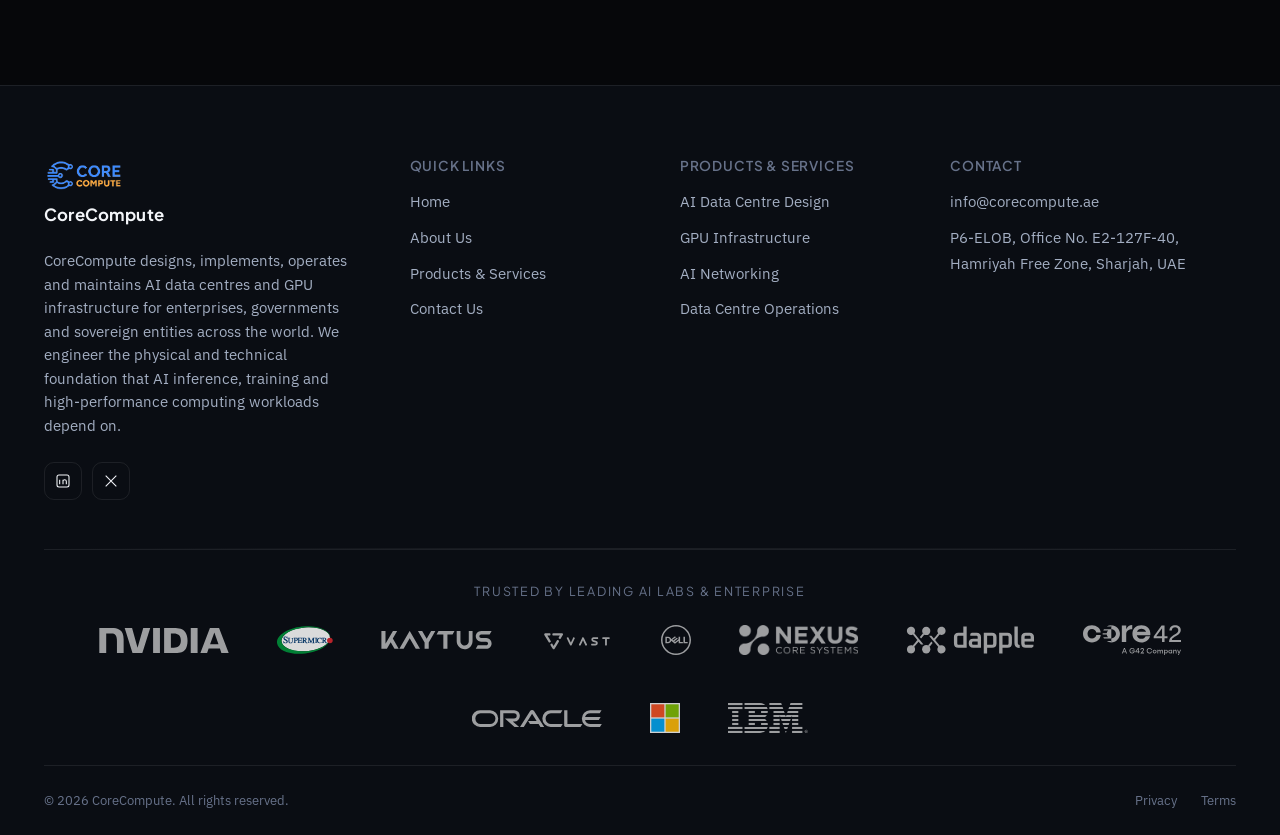
==== commit f8b8e4b1: "Add Leadership profile, official partner logos (+IBM), footer wordmark - Add Amit Kohli founder prof" ====
--- a/index.html
+++ b/index.html
@@ -47,6 +47,7 @@
     <div class="container">
       <a href="index.html" class="brand" aria-label="CoreCompute — home">
         <span class="brand-mark"><img src="assets/images/logo-mark.png" alt="CoreCompute" /></span>
+        <span class="brand-name">CoreCompute</span>
       </a>
 
       <nav class="nav-links" id="nav-links">
@@ -381,6 +382,7 @@
       <div class="footer-grid">
         <div class="footer-brand">
           <span class="brand-mark"><img src="assets/images/logo-mark.png" alt="CoreCompute" /></span>
+          <span class="brand-name">CoreCompute</span>
           <p>CoreCompute designs, implements, operates and maintains AI data centres and GPU infrastructure for enterprises, governments and sovereign entities across the world. We engineer the physical and technical foundation that AI inference, training and high-performance computing workloads depend on.</p>
           <div class="footer-social">
             <a href="#" aria-label="LinkedIn"><svg viewBox="0 0 24 24" fill="none" stroke="currentColor" stroke-width="1.6"><rect x="3" y="3" width="18" height="18" rx="3"/><path d="M7 10v7M7 7v.01M12 17v-4.5a2.5 2.5 0 0 1 5 0V17M12 10v7"/></svg></a>
@@ -419,16 +421,17 @@
       <div class="trusted-strip">
         <div class="trusted-label">Trusted by Leading AI Labs &amp; Enterprise</div>
         <div class="logo-marquee">
-          <span class="partner">NVIDIA</span>
-          <span class="partner">Supermicro</span>
-          <span class="partner">Kaytus</span>
-          <span class="partner">VAST Data</span>
-          <span class="partner">Dell Technologies</span>
-          <span class="partner">Nexus Core Systems</span>
-          <span class="partner">Dapple</span>
-          <span class="partner">Core42</span>
-          <span class="partner">Oracle</span>
-          <span class="partner">Microsoft</span>
+          <span class="partner"><img src="assets/images/partners/nvidia.svg" alt="NVIDIA" loading="lazy" /></span>
+          <span class="partner"><img src="assets/images/partners/supermicro.svg" alt="Supermicro" loading="lazy" /></span>
+          <span class="partner"><img src="assets/images/partners/kaytus.svg" alt="Kaytus" loading="lazy" /></span>
+          <span class="partner"><img src="assets/images/partners/vast-data.svg" alt="VAST Data" loading="lazy" /></span>
+          <span class="partner"><img src="assets/images/partners/dell-technologies.svg" alt="Dell Technologies" loading="lazy" /></span>
+          <span class="partner"><img src="assets/images/partners/nexus-core-systems.png" alt="Nexus Core Systems" loading="lazy" /></span>
+          <span class="partner"><img src="assets/images/partners/dapple.svg" alt="Dapple" loading="lazy" /></span>
+          <span class="partner"><img src="assets/images/partners/core42.svg" alt="Core42" loading="lazy" /></span>
+          <span class="partner"><img src="assets/images/partners/oracle.svg" alt="Oracle" loading="lazy" /></span>
+          <span class="partner"><img src="assets/images/partners/microsoft.svg" alt="Microsoft" loading="lazy" /></span>
+          <span class="partner"><img src="assets/images/partners/ibm.svg" alt="IBM" loading="lazy" /></span>
         </div>
       </div>
 
--- a/assets/css/style.css
+++ b/assets/css/style.css
@@ -323,11 +323,20 @@
 
 .footer-brand .brand-mark {
   height: 34px;
-  margin-bottom: 6px;
+  margin-bottom: 10px;
+}
+
+.footer-brand .brand-name {
+  margin-bottom: 4px;
 }
 
 .brand-name {
-  display: none;
+  font-family: var(--font-display);
+  font-weight: 700;
+  font-size: 1.05rem;
+  letter-spacing: 0.01em;
+  color: var(--text-primary);
+  display: inline-block;
 }
 
 .nav-links {
@@ -801,6 +810,64 @@
 
 /* -------------------------------- Stats bar ------------------------------- */
 
+/* -------------------------------- Profile card ------------------------------- */
+
+.profile-card {
+  display: flex;
+  gap: var(--space-4);
+  align-items: flex-start;
+  max-width: 800px;
+  margin-inline: auto;
+  background: linear-gradient(180deg, var(--bg-card), var(--bg-raised));
+  border: 1px solid var(--border-subtle);
+  border-radius: var(--radius-lg);
+  padding: var(--space-4);
+}
+
+.profile-avatar {
+  flex-shrink: 0;
+  width: 88px;
+  height: 88px;
+  border-radius: 50%;
+  display: flex;
+  align-items: center;
+  justify-content: center;
+  font-family: var(--font-display);
+  font-weight: 700;
+  font-size: 1.6rem;
+  background: linear-gradient(135deg, rgba(61, 139, 255, 0.16), rgba(255, 171, 64, 0.12));
+  border: 1px solid var(--border-accent);
+  color: var(--blue-bright);
+}
+
+.profile-info h3 {
+  font-size: 1.3rem;
+  margin-bottom: 4px;
+}
+
+.profile-title {
+  display: block;
+  font-family: var(--font-display);
+  font-size: 0.8rem;
+  font-weight: 600;
+  letter-spacing: 0.06em;
+  text-transform: uppercase;
+  color: var(--blue-bright);
+  margin-bottom: 12px;
+}
+
+.profile-info p {
+  color: var(--text-secondary);
+}
+
+@media (max-width: 640px) {
+  .profile-card {
+    flex-direction: column;
+    align-items: center;
+    text-align: center;
+  }
+}
+
 .stats-bar {
   display: grid;
   grid-template-columns: repeat(4, 1fr);
@@ -1082,24 +1149,43 @@
   flex-wrap: wrap;
   justify-content: center;
   align-items: center;
-  gap: var(--space-4);
+  gap: var(--space-5);
 }
 
 .logo-marquee .partner {
-  font-family: var(--font-display);
-  font-weight: 700;
-  font-size: 0.95rem;
-  letter-spacing: 0.02em;
-  color: var(--text-tertiary);
-  opacity: 0.65;
-  filter: grayscale(1);
-  transition: opacity 0.3s ease, filter 0.3s ease, color 0.3s ease;
-}
-
-.logo-marquee .partner:hover {
+  display: flex;
+  align-items: center;
+  height: 30px;
+}
+
+.logo-marquee .partner img {
+  height: 100%;
+  width: auto;
+  max-width: 130px;
+  object-fit: contain;
+  opacity: 0.6;
+  filter: brightness(0) invert(1);
+  transition: opacity 0.3s ease, filter 0.3s ease;
+}
+
+.logo-marquee .partner img:hover {
   opacity: 1;
-  filter: grayscale(0);
-  color: var(--text-primary);
+  filter: none;
+}
+
+/* Supermicro (white text reversed out of a solid fill) and Microsoft
+   (four edge-to-edge squares distinguished only by color, no gap between
+   them) both lose all internal definition under a flat monochrome filter
+   — they keep their natural colors instead of the silhouette treatment. */
+.logo-marquee .partner img[src*="supermicro"],
+.logo-marquee .partner img[src*="microsoft"] {
+  filter: none;
+  opacity: 0.85;
+}
+
+.logo-marquee .partner img[src*="supermicro"]:hover,
+.logo-marquee .partner img[src*="microsoft"]:hover {
+  opacity: 1;
 }
 
 .footer-bottom {
